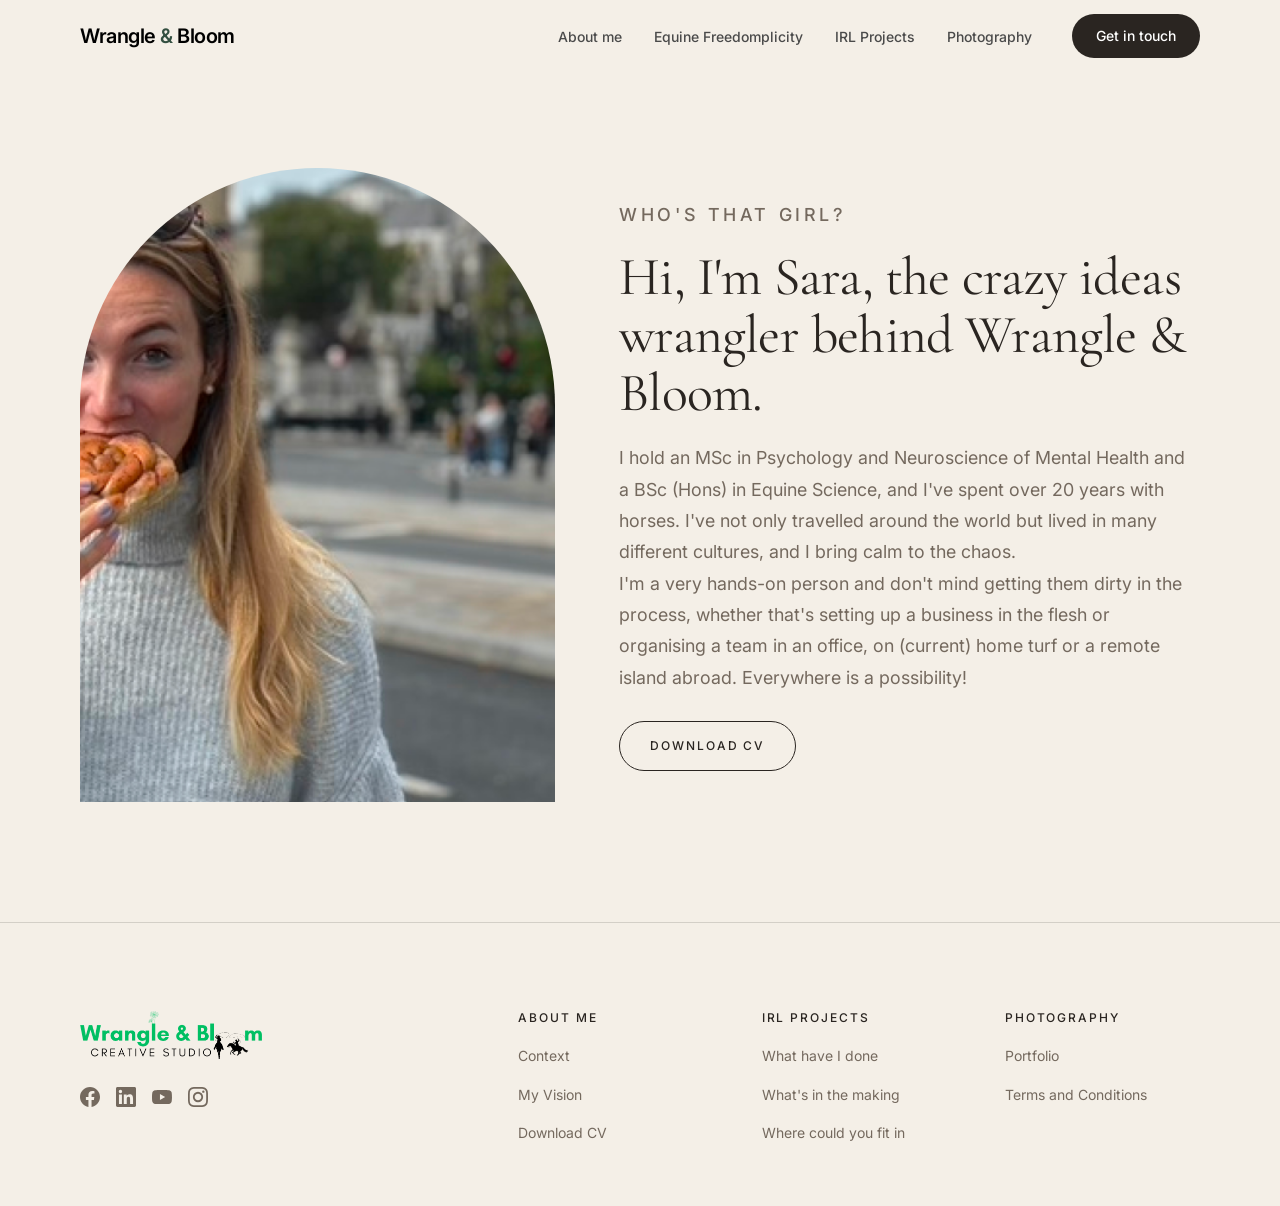
==== about.html @ a09f0598 "Remove the contact forms so people email or phone instead. Co-authored-by: Cursor <cursoragent@curso" ====
<!DOCTYPE html>
<html lang="en">
<head>
  <meta charset="UTF-8">
  <meta name="viewport" content="width=device-width, initial-scale=1.0">
  <link rel="icon" href="favicon.png" type="image/png" sizes="32x32">
  <title>About me — Wrangle &amp; Bloom</title>
  <link rel="preconnect" href="https://fonts.googleapis.com">
  <link rel="preconnect" href="https://fonts.gstatic.com" crossorigin>
  <link href="https://fonts.googleapis.com/css2?family=Cormorant+Garamond:ital,wght@0,400;0,500;1,400;1,500&family=Inter:wght@300;400;500;600;700&display=swap" rel="stylesheet">
  <link rel="stylesheet" href="styles.css">
  <link rel="stylesheet" href="home.css">
</head>
<body class="home">

  <!-- Navigation -->
  <nav class="nav" id="nav">
    <div class="nav__inner">
      <a href="index.html" class="nav__logo">Wrangle <span class="nav__logo-amp">&amp;</span> Bloom</a>
      <button class="nav__toggle" aria-label="Toggle menu" id="navToggle">
        <span></span>
        <span></span>
        <span></span>
      </button>
      <div class="nav__right" id="navMenu">
        <ul class="nav__links">
          <li><a href="about.html" class="nav__links--active">About me</a></li>
          <li><a href="equine.html">Equine Freedomplicity</a></li>
          <li><a href="index.html#projects">IRL Projects</a></li>
          <li><a href="photography.html">Photography</a></li>
        </ul>
        <a href="mailto:wrangleandbloom@gmail.com" class="nav__cta">Get in touch</a>
      </div>
    </div>
  </nav>

  <section class="about-page">
    <div class="container">
      <div class="about-page__split">
        <div class="about-page__photo reveal">
          <img src="sara1.png" alt="Sara MacKinley-de Jong eating a pastry on a city street">
        </div>
        <div class="about-page__copy reveal reveal--d1">
          <p class="home-label">Who's that girl?</p>
          <h1 class="about-page__title">Hi, I'm Sara, the crazy ideas wrangler behind Wrangle &amp; Bloom.</h1>
          <p>I hold an MSc in Psychology and Neuroscience of Mental Health and a BSc (Hons) in Equine Science, and I've spent over 20 years with horses. I've not only travelled around the world but lived in many different cultures, and I bring calm to the chaos.</p>
          <p>I'm a very hands-on person and don't mind getting them dirty in the process, whether that's setting up a business in the flesh or organising a team in an office, on (current) home turf or a remote island abroad. Everywhere is a possibility!</p>
          <a class="home-btn home-btn--outline about-page__cv" href="sara-de-jong-cv-2026.pdf" download="Sara de Jong CV 2026.pdf">Download CV</a>
        </div>
      </div>
    </div>
  </section>

  <!-- Footer -->
  <footer class="footer">
    <div class="container">
      <div class="footer__grid">

        <div class="footer__brand">
          <div class="footer__logo-block">
            <img src="Logo/logo.png" alt="Wrangle &amp; Bloom Creative Studio" class="footer__logo-img">
          </div>
          <div class="footer__socials">
            <a href="#" aria-label="Facebook">
              <svg width="20" height="20" viewBox="0 0 24 24" fill="currentColor"><path d="M24 12.073c0-6.627-5.373-12-12-12s-12 5.373-12 12c0 5.99 4.388 10.954 10.125 11.854v-8.385H7.078v-3.47h3.047V9.43c0-3.007 1.792-4.669 4.533-4.669 1.312 0 2.686.235 2.686.235v2.953H15.83c-1.491 0-1.956.925-1.956 1.874v2.25h3.328l-.532 3.47h-2.796v8.385C19.612 23.027 24 18.062 24 12.073z"/></svg>
            </a>
            <a href="#" aria-label="LinkedIn">
              <svg width="20" height="20" viewBox="0 0 24 24" fill="currentColor"><path d="M20.447 20.452h-3.554v-5.569c0-1.328-.027-3.037-1.852-3.037-1.853 0-2.136 1.445-2.136 2.939v5.667H9.351V9h3.414v1.561h.046c.477-.9 1.637-1.85 3.37-1.85 3.601 0 4.267 2.37 4.267 5.455v6.286zM5.337 7.433a2.062 2.062 0 01-2.063-2.065 2.064 2.064 0 112.063 2.065zm1.782 13.019H3.555V9h3.564v11.452zM22.225 0H1.771C.792 0 0 .774 0 1.729v20.542C0 23.227.792 24 1.771 24h20.451C23.2 24 24 23.227 24 22.271V1.729C24 .774 23.2 0 22.222 0h.003z"/></svg>
            </a>
            <a href="#" aria-label="YouTube">
              <svg width="20" height="20" viewBox="0 0 24 24" fill="currentColor"><path d="M23.498 6.186a3.016 3.016 0 00-2.122-2.136C19.505 3.545 12 3.545 12 3.545s-7.505 0-9.377.505A3.017 3.017 0 00.502 6.186C0 8.07 0 12 0 12s0 3.93.502 5.814a3.016 3.016 0 002.122 2.136c1.871.505 9.376.505 9.376.505s7.505 0 9.377-.505a3.015 3.015 0 002.122-2.136C24 15.93 24 12 24 12s0-3.93-.502-5.814zM9.545 15.568V8.432L15.818 12l-6.273 3.568z"/></svg>
            </a>
            <a href="#" aria-label="Instagram">
              <svg width="20" height="20" viewBox="0 0 24 24" fill="currentColor"><path d="M12 0C8.74 0 8.333.015 7.053.072 5.775.132 4.905.333 4.14.63c-.789.306-1.459.717-2.126 1.384S.935 3.35.63 4.14C.333 4.905.131 5.775.072 7.053.012 8.333 0 8.74 0 12s.015 3.667.072 4.947c.06 1.277.261 2.148.558 2.913.306.788.717 1.459 1.384 2.126.667.666 1.336 1.079 2.126 1.384.766.296 1.636.499 2.913.558C8.333 23.988 8.74 24 12 24s3.667-.015 4.947-.072c1.277-.06 2.148-.262 2.913-.558.788-.306 1.459-.718 2.126-1.384.666-.667 1.079-1.335 1.384-2.126.296-.765.499-1.636.558-2.913.06-1.28.072-1.687.072-4.947s-.015-3.667-.072-4.947c-.06-1.277-.262-2.149-.558-2.913-.306-.789-.718-1.459-1.384-2.126C21.319 1.347 20.651.935 19.86.63c-.765-.297-1.636-.499-2.913-.558C15.667.012 15.26 0 12 0zm0 2.16c3.203 0 3.585.016 4.85.071 1.17.055 1.805.249 2.227.415.562.217.96.477 1.382.896.419.42.679.819.896 1.381.164.422.36 1.057.413 2.227.057 1.266.07 1.646.07 4.85s-.015 3.585-.074 4.85c-.061 1.17-.256 1.805-.421 2.227-.224.562-.479.96-.899 1.382-.419.419-.824.679-1.38.896-.42.164-1.065.36-2.235.413-1.274.057-1.649.07-4.859.07-3.211 0-3.586-.015-4.859-.074-1.171-.061-1.816-.256-2.236-.421-.569-.224-.96-.479-1.379-.899-.421-.419-.69-.824-.9-1.38-.165-.42-.359-1.065-.42-2.235-.045-1.26-.061-1.649-.061-4.844 0-3.196.016-3.586.061-4.861.061-1.17.255-1.814.42-2.234.21-.57.479-.96.9-1.381.419-.419.81-.689 1.379-.898.42-.166 1.051-.361 2.221-.421 1.275-.045 1.65-.06 4.859-.06l.045.03zm0 3.678a6.162 6.162 0 100 12.324 6.162 6.162 0 100-12.324zM12 16c-2.21 0-4-1.79-4-4s1.79-4 4-4 4 1.79 4 4-1.79 4-4 4zm7.846-10.405a1.441 1.441 0 11-2.882 0 1.441 1.441 0 012.882 0z"/></svg>
            </a>
          </div>
        </div>

        <div class="footer__col">
          <h4 class="footer__col-title">About me</h4>
          <ul class="footer__col-links">
            <li><a href="about.html">Context</a></li>
            <li><a href="about.html">My Vision</a></li>
            <li><a href="sara-de-jong-cv-2026.pdf" download="Sara de Jong CV 2026.pdf">Download CV</a></li>
          </ul>
        </div>

        <div class="footer__col">
          <h4 class="footer__col-title">IRL Projects</h4>
          <ul class="footer__col-links">
            <li><a href="index.html#projects">What have I done</a></li>
            <li><a href="index.html#projects">What's in the making</a></li>
            <li><a href="index.html#projects">Where could you fit in</a></li>
          </ul>
        </div>

        <div class="footer__col">
          <h4 class="footer__col-title">Photography</h4>
          <ul class="footer__col-links">
            <li><a href="photography.html">Portfolio</a></li>
            <li><a href="#">Terms and Conditions</a></li>
          </ul>
        </div>

      </div>
    </div>
  </footer>

  <script>
    const navToggle = document.getElementById('navToggle');
    const navMenu = document.getElementById('navMenu');

    navToggle.addEventListener('click', () => {
      const isOpen = navMenu.classList.toggle('nav__right--open');
      navToggle.classList.toggle('nav__toggle--active', isOpen);
      navToggle.setAttribute('aria-expanded', isOpen);
    });

    navMenu.querySelectorAll('a').forEach(link => {
      link.addEventListener('click', () => {
        navMenu.classList.remove('nav__right--open');
        navToggle.classList.remove('nav__toggle--active');
        navToggle.setAttribute('aria-expanded', false);
      });
    });

    const nav = document.getElementById('nav');
    window.addEventListener('scroll', () => {
      nav.classList.toggle('nav--scrolled', window.scrollY > 20);
    });

    const reveals = document.querySelectorAll('.reveal');
    const revealObserver = new IntersectionObserver((entries) => {
      entries.forEach(entry => {
        if (entry.isIntersecting) {
          entry.target.classList.add('revealed');
          revealObserver.unobserve(entry.target);
        }
      });
    }, { threshold: 0.1, rootMargin: '0px 0px -60px 0px' });

    reveals.forEach(el => revealObserver.observe(el));

  </script>

</body>
</html>
---- styles.css ----
/* =============================================
   DESIGN TOKENS
   ============================================= */
:root {
  --white: #FFFFFF;
  --black: #000000;
  --green: #4CAF50;
  --gray: #4A4A4A;
  --gray-light: #F5F5F5;
  --gray-border: #E0E0E0;
  --gray-muted: #757575;
  --body-color: #444444;

  --ff: 'Inter', -apple-system, BlinkMacSystemFont, 'Helvetica Neue', sans-serif;

  --fs-xs: 0.75rem;
  --fs-sm: 0.875rem;
  --fs-base: 1rem;
  --fs-md: 1.125rem;
  --fs-lg: 1.25rem;
  --fs-xl: 1.5rem;
  --fs-2xl: 2rem;

  --fw-light: 300;
  --fw-regular: 400;
  --fw-medium: 500;
  --fw-semibold: 600;
  --fw-bold: 700;

  --section-padding: clamp(72px, 10vw, 120px);
  --container-max: 1200px;
  --container-padding: clamp(20px, 5vw, 40px);

  --radius-btn: 6px;
  --radius-pill: 9999px;
  --radius-card: 16px;

  --ease: cubic-bezier(0.4, 0, 0.2, 1);
  --transition: 0.3s var(--ease);
  --transition-slow: 0.6s var(--ease);
}

/* =============================================
   RESET
   ============================================= */
*, *::before, *::after {
  margin: 0;
  padding: 0;
  box-sizing: border-box;
}

html {
  scroll-behavior: smooth;
  scroll-padding-top: 80px;
}

body {
  font-family: var(--ff);
  font-size: var(--fs-base);
  font-weight: var(--fw-regular);
  color: var(--body-color);
  background: var(--white);
  line-height: 1.65;
  -webkit-font-smoothing: antialiased;
  -moz-osx-font-smoothing: grayscale;
  overflow-x: hidden;
}

img {
  max-width: 100%;
  display: block;
}

a {
  color: inherit;
  text-decoration: none;
}

ul {
  list-style: none;
}

h1, h2, h3, h4, h5, h6 {
  font-weight: var(--fw-bold);
  line-height: 1.15;
  color: var(--black);
}

/* =============================================
   REVEAL ANIMATIONS
   ============================================= */
.reveal {
  opacity: 0;
  transform: translateY(28px);
  transition: opacity 0.7s var(--ease), transform 0.7s var(--ease);
}

.reveal.revealed {
  opacity: 1;
  transform: translateY(0);
}

.reveal--d1 { transition-delay: 0.12s; }
.reveal--d2 { transition-delay: 0.24s; }
.reveal--d3 { transition-delay: 0.36s; }

@media (prefers-reduced-motion: reduce) {
  .reveal {
    opacity: 1;
    transform: none;
    transition: none;
  }
}

/* =============================================
   LAYOUT
   ============================================= */
.container {
  width: 100%;
  max-width: var(--container-max);
  margin-inline: auto;
  padding-inline: var(--container-padding);
}

.section {
  padding-block: var(--section-padding);
}

/* =============================================
   NAVIGATION
   ============================================= */
.nav {
  position: fixed;
  top: 0;
  left: 0;
  right: 0;
  z-index: 1000;
  background: rgba(255, 255, 255, 0.85);
  backdrop-filter: blur(16px);
  -webkit-backdrop-filter: blur(16px);
  transition: box-shadow var(--transition), background var(--transition);
}

.nav--scrolled {
  background: rgba(255, 255, 255, 0.95);
  box-shadow: 0 1px 0 var(--gray-border);
}

.nav__inner {
  max-width: var(--container-max);
  margin-inline: auto;
  padding: 0 var(--container-padding);
  height: 72px;
  display: flex;
  align-items: center;
  justify-content: space-between;
}

.nav__logo {
  font-size: var(--fs-lg);
  font-weight: var(--fw-semibold);
  letter-spacing: -0.025em;
  color: var(--black);
  white-space: nowrap;
  transition: opacity var(--transition);
}

.nav__logo:hover {
  opacity: 0.7;
}

.nav__logo-amp {
  color: var(--green);
}

.nav__right {
  display: flex;
  align-items: center;
  gap: 2.5rem;
}

.nav__links {
  display: flex;
  align-items: center;
  gap: 2rem;
}

.nav__links a {
  font-size: var(--fs-sm);
  font-weight: var(--fw-medium);
  color: var(--gray);
  transition: color var(--transition);
  position: relative;
}

.nav__links a::after {
  content: '';
  position: absolute;
  bottom: -4px;
  left: 0;
  right: 0;
  height: 1.5px;
  background: var(--black);
  transform: scaleX(0);
  transform-origin: right;
  transition: transform 0.35s var(--ease);
}

.nav__links a:hover {
  color: var(--black);
}

.nav__links a:hover::after {
  transform: scaleX(1);
  transform-origin: left;
}

.nav__cta {
  display: inline-flex;
  align-items: center;
  justify-content: center;
  font-size: var(--fs-sm);
  font-weight: var(--fw-medium);
  color: var(--white);
  background: var(--black);
  padding: 10px 24px;
  border-radius: var(--radius-pill);
  transition: transform var(--transition), box-shadow var(--transition);
  white-space: nowrap;
}

.nav__cta:hover {
  transform: translateY(-1px);
  box-shadow: 0 4px 12px rgba(0, 0, 0, 0.15);
}

.nav__cta:active {
  transform: translateY(0);
}

/* Hamburger */
.nav__toggle {
  display: none;
  flex-direction: column;
  justify-content: center;
  gap: 5px;
  width: 28px;
  height: 28px;
  background: none;
  border: none;
  cursor: pointer;
  padding: 0;
}

.nav__toggle span {
  display: block;
  width: 100%;
  height: 2px;
  background: var(--black);
  border-radius: 2px;
  transition: transform var(--transition), opacity var(--transition);
  transform-origin: center;
}

.nav__toggle--active span:nth-child(1) {
  transform: translateY(7px) rotate(45deg);
}

.nav__toggle--active span:nth-child(2) {
  opacity: 0;
}

.nav__toggle--active span:nth-child(3) {
  transform: translateY(-7px) rotate(-45deg);
}

/* =============================================
   HERO
   ============================================= */
.hero {
  padding-top: calc(72px + var(--section-padding));
  padding-bottom: var(--section-padding);
  padding-inline: var(--container-padding);
  max-width: var(--container-max);
  margin-inline: auto;
}

.hero__content {
  margin-bottom: clamp(48px, 7vw, 72px);
}

.hero__logo-block {
  text-align: left;
  margin-bottom: clamp(36px, 5vw, 52px);
}

.hero__logo-img {
  max-width: clamp(280px, 40vw, 480px);
  height: auto;
}

.hero__logo-main {
  display: flex;
  align-items: baseline;
  justify-content: flex-start;
  gap: 0.3em;
  font-size: clamp(2.75rem, 6vw + 0.5rem, 5rem);
  font-weight: var(--fw-bold);
  letter-spacing: -0.035em;
  line-height: 1;
}

.hero__logo-amp {
  color: var(--green);
  font-weight: var(--fw-light);
}

.hero__flower {
  color: var(--green);
  font-style: normal;
}

.hero__logo-sub {
  display: flex;
  align-items: center;
  justify-content: flex-start;
  gap: 10px;
  margin-top: 14px;
}

.hero__horse-icon {
  color: var(--black);
  opacity: 0.6;
}

.hero__logo-studio {
  font-size: clamp(0.7rem, 1.1vw, 0.9rem);
  font-weight: var(--fw-semibold);
  letter-spacing: 0.35em;
  text-transform: uppercase;
  color: var(--gray-muted);
}

.hero__tagline {
  text-align: left;
  font-size: clamp(1.125rem, 2vw, 1.375rem);
  font-weight: var(--fw-regular);
  color: var(--gray);
  max-width: 640px;
  margin-bottom: 36px;
  line-height: 1.6;
}

.hero__actions {
  display: flex;
  flex-wrap: wrap;
  gap: 12px;
}

.hero__cta {
  display: inline-flex;
  align-items: center;
  justify-content: center;
  font-size: var(--fs-sm);
  font-weight: var(--fw-medium);
  color: var(--white);
  background: var(--black);
  padding: 14px 36px;
  border-radius: var(--radius-btn);
  transition: transform var(--transition), box-shadow var(--transition);
}

.hero__cta:hover {
  transform: translateY(-2px);
  box-shadow: 0 6px 20px rgba(0, 0, 0, 0.18);
}

.hero__cta:active {
  transform: translateY(0);
}

.hero__cta--ghost {
  color: var(--black);
  background: var(--white);
  border: 1px solid var(--black);
  box-shadow: none;
}

.hero__cta--ghost:hover {
  background: var(--black);
  color: var(--white);
}

.hero__image-wrapper {
  width: 100%;
  border-radius: var(--radius-card);
  overflow: hidden;
  line-height: 0;
  box-shadow: 0 20px 60px rgba(0, 0, 0, 0.08);
}

.hero__image {
  width: 100%;
  height: clamp(300px, 48vw, 560px);
  object-fit: cover;
  object-position: center;
  transition: transform 8s ease;
}

.hero__image-wrapper:hover .hero__image {
  transform: scale(1.04);
}

/* =============================================
   IRL PROJECTS
   ============================================= */
.projects {
  background: var(--gray-light);
}

.projects__heading {
  font-size: clamp(1.75rem, 3vw, 2.25rem);
  font-weight: var(--fw-bold);
  margin-bottom: clamp(36px, 5vw, 56px);
}

.projects__grid {
  display: grid;
  grid-template-columns: repeat(3, 1fr);
  gap: clamp(20px, 3vw, 32px);
}

.project-card {
  display: flex;
  flex-direction: column;
}

.project-card__image-wrapper {
  position: relative;
  aspect-ratio: 4 / 5;
  border-radius: var(--radius-card);
  overflow: hidden;
  margin-bottom: 20px;
  box-shadow: 0 4px 16px rgba(0, 0, 0, 0.06);
  transition: box-shadow var(--transition-slow);
}

.project-card:hover .project-card__image-wrapper {
  box-shadow: 0 12px 40px rgba(0, 0, 0, 0.12);
}

.project-card__image {
  width: 100%;
  height: 100%;
  object-fit: cover;
  transition: transform 0.6s var(--ease);
}

.project-card:hover .project-card__image {
  transform: scale(1.05);
}

.project-card__title {
  font-size: var(--fs-md);
  font-weight: var(--fw-bold);
  margin-bottom: 6px;
  color: var(--black);
}

.project-card__desc {
  font-size: var(--fs-sm);
  font-weight: var(--fw-regular);
  color: var(--gray);
  line-height: 1.6;
}

.project-card__desc em {
  font-style: italic;
  font-weight: var(--fw-medium);
}

.project-card__more {
  display: inline-block;
  margin-top: 12px;
  font-size: var(--fs-sm);
  font-weight: var(--fw-semibold);
  color: var(--green);
}

/* =============================================
   SHARED BUTTONS
   ============================================= */
.btn {
  display: inline-flex;
  align-items: center;
  justify-content: center;
  font-family: var(--ff);
  font-size: var(--fs-sm);
  font-weight: var(--fw-medium);
  padding: 12px 28px;
  border-radius: var(--radius-btn);
  border: none;
  cursor: pointer;
  white-space: nowrap;
  transition: transform var(--transition), box-shadow var(--transition), background var(--transition);
}

.btn--primary {
  background: var(--black);
  color: var(--white);
}

.btn--primary:hover {
  transform: translateY(-2px);
  box-shadow: 0 4px 14px rgba(0, 0, 0, 0.18);
}

.btn--primary:active {
  transform: translateY(0);
}

.btn--secondary {
  background: var(--gray-light);
  color: var(--black);
}

.btn--secondary:hover {
  background: var(--gray-border);
  transform: translateY(-2px);
}

.btn--secondary:active {
  transform: translateY(0);
}

/* =============================================
   PHOTOGRAPHY (Split Layout)
   ============================================= */
.photography__split {
  display: grid;
  grid-template-columns: 1fr 1fr;
  gap: clamp(40px, 6vw, 80px);
  align-items: center;
}

.photography__heading {
  font-size: clamp(1.75rem, 3vw, 2.25rem);
  font-weight: var(--fw-bold);
  color: var(--black);
  margin-bottom: clamp(32px, 4vw, 44px);
}

.photography__categories {
  display: flex;
  flex-direction: column;
  gap: 28px;
  margin-bottom: clamp(36px, 5vw, 52px);
}

.photography__cat {
  padding-left: 16px;
  border-left: 2px solid var(--gray-border);
  transition: border-color var(--transition);
}

.photography__cat:hover {
  border-left-color: var(--green);
}

.photography__cat-title {
  font-size: var(--fs-md);
  font-weight: var(--fw-bold);
  color: var(--black);
  margin-bottom: 4px;
}

.photography__cat-desc {
  font-size: var(--fs-sm);
  color: var(--gray);
  line-height: 1.6;
}

.photography__actions {
  display: flex;
  gap: 12px;
}

.photography__image-wrapper {
  aspect-ratio: 4 / 5;
  border-radius: var(--radius-card);
  overflow: hidden;
  box-shadow: 0 20px 60px rgba(0, 0, 0, 0.1);
  transition: box-shadow var(--transition-slow);
}

.photography__image-wrapper:hover {
  box-shadow: 0 28px 70px rgba(0, 0, 0, 0.14);
}

.photography__image {
  width: 100%;
  height: 100%;
  object-fit: cover;
  transition: transform 0.7s var(--ease);
}

.photography__image-wrapper:hover .photography__image {
  transform: scale(1.04);
}

/* =============================================
   FEATURES ("What do I bring to the table?")
   ============================================= */
.features {
  background: var(--gray-light);
}

.features__heading {
  font-size: clamp(1.75rem, 3vw, 2.25rem);
  font-weight: var(--fw-bold);
  color: var(--black);
  margin-bottom: clamp(36px, 5vw, 56px);
}

.features__grid {
  display: grid;
  grid-template-columns: repeat(2, 1fr);
  gap: clamp(28px, 4vw, 44px);
}

.features__grid:has(> :only-child) {
  grid-template-columns: minmax(0, 560px);
}

.about-page {
  padding-top: calc(72px + clamp(48px, 8vw, 96px));
  padding-bottom: var(--section-padding);
}

.about-page__split {
  display: grid;
  grid-template-columns: 0.9fr 1.1fr;
  gap: clamp(32px, 5vw, 72px);
  align-items: center;
}

.about-page__photo {
  border-radius: var(--radius-card);
  overflow: hidden;
  box-shadow: 0 20px 56px rgba(0, 0, 0, 0.1);
}

.about-page__photo img {
  display: block;
  width: 100%;
  aspect-ratio: 3 / 4;
  object-fit: cover;
}

.about-page__title {
  font-size: clamp(2rem, 4vw, 3rem);
  letter-spacing: -0.02em;
  margin-bottom: 20px;
}

.about-page__copy p {
  font-size: clamp(1rem, 1.4vw, 1.125rem);
  line-height: 1.75;
  color: var(--body-color);
  max-width: 38rem;
}

@media (max-width: 800px) {
  .about-page__split {
    grid-template-columns: 1fr;
  }

  .about-page__photo img {
    aspect-ratio: 4 / 3;
  }
}

.feature-card__image-wrapper {
  aspect-ratio: 3 / 2;
  border-radius: var(--radius-card);
  overflow: hidden;
  margin-bottom: 28px;
  box-shadow: 0 4px 16px rgba(0, 0, 0, 0.06);
  transition: box-shadow var(--transition-slow);
}

.feature-card:hover .feature-card__image-wrapper {
  box-shadow: 0 12px 40px rgba(0, 0, 0, 0.12);
}

.feature-card__image {
  width: 100%;
  height: 100%;
  object-fit: cover;
  transition: transform 0.6s var(--ease);
}

.feature-card:hover .feature-card__image {
  transform: scale(1.04);
}

.feature-card__image--bw {
  filter: grayscale(100%);
}

.feature-card__title {
  font-size: var(--fs-lg);
  font-weight: var(--fw-bold);
  color: var(--black);
  margin-bottom: 12px;
}

.feature-card__desc {
  font-size: var(--fs-sm);
  color: var(--gray);
  line-height: 1.75;
  text-align: left;
}

/* =============================================
   TESTIMONIALS
   ============================================= */
.testimonials__heading {
  font-size: clamp(1.75rem, 3vw, 2.25rem);
  font-weight: var(--fw-bold);
  color: var(--black);
  margin-bottom: clamp(36px, 5vw, 56px);
}

.testimonials__grid {
  display: grid;
  grid-template-columns: repeat(3, 1fr);
  gap: clamp(20px, 3vw, 28px);
}

.testimonial-card {
  background: var(--white);
  border: 1px solid var(--gray-border);
  border-radius: var(--radius-card);
  padding: clamp(28px, 3vw, 36px);
  display: flex;
  flex-direction: column;
  justify-content: space-between;
  transition: transform var(--transition), box-shadow var(--transition);
}

.testimonial-card:hover {
  transform: translateY(-4px);
  box-shadow: 0 12px 36px rgba(0, 0, 0, 0.08);
}

.testimonial-card__body {
  flex: 1;
  margin-bottom: 24px;
}

.testimonial-card__icon {
  display: block;
  font-size: 3rem;
  line-height: 1;
  color: var(--green);
  font-family: Georgia, serif;
  margin-bottom: 12px;
  user-select: none;
}

.testimonial-card__quote {
  font-size: var(--fs-base);
  font-weight: var(--fw-medium);
  color: var(--black);
  line-height: 1.65;
}

.testimonial-card__footer {
  display: flex;
  align-items: center;
  gap: 12px;
  padding-top: 20px;
  border-top: 1px solid var(--gray-light);
}

.testimonial-card__avatar {
  width: 40px;
  height: 40px;
  border-radius: 50%;
  object-fit: cover;
  flex-shrink: 0;
}

.testimonial-card__name {
  display: block;
  font-size: var(--fs-sm);
  font-weight: var(--fw-semibold);
  color: var(--black);
}

.testimonial-card__role {
  display: block;
  font-size: var(--fs-xs);
  color: var(--gray-muted);
}

/* =============================================
   CLOSING CTA
   ============================================= */
.closing-cta {
  padding-bottom: 0;
}

.closing-cta__inner {
  display: flex;
  align-items: center;
  justify-content: space-between;
  gap: 2rem;
  padding-bottom: clamp(64px, 8vw, 88px);
}

.closing-cta__heading {
  font-size: clamp(1.75rem, 3vw, 2.25rem);
  font-weight: var(--fw-bold);
  color: var(--black);
  white-space: nowrap;
}

.closing-cta__actions {
  display: flex;
  gap: 12px;
  flex-shrink: 0;
}

.btn--pill-primary {
  background: var(--black);
  color: var(--white);
  padding: 14px 36px;
  border-radius: var(--radius-pill);
}

.btn--pill-primary:hover {
  transform: translateY(-2px);
  box-shadow: 0 6px 20px rgba(0, 0, 0, 0.18);
}

.btn--pill-primary:active {
  transform: translateY(0);
}

.btn--pill-secondary {
  background: #E9E9E9;
  color: var(--black);
  padding: 14px 36px;
  border-radius: var(--radius-pill);
}

.btn--pill-secondary:hover {
  background: var(--gray-border);
  transform: translateY(-2px);
}

.btn--pill-secondary:active {
  transform: translateY(0);
}

.closing-cta__divider {
  border: none;
  height: 1px;
  background: var(--gray-border);
}

/* =============================================
   FOOTER
   ============================================= */
.footer {
  padding: clamp(64px, 8vw, 88px) 0 clamp(40px, 5vw, 60px);
}

.footer__grid {
  display: grid;
  grid-template-columns: 2fr 1fr 1fr 1fr;
  gap: clamp(32px, 4vw, 48px);
}

.footer__logo-block {
  margin-bottom: 28px;
}

.footer__logo-img {
  display: block;
  height: 48px;
  width: auto;
  object-fit: contain;
}

.footer__socials {
  display: flex;
  gap: 16px;
}

.footer__socials a {
  color: var(--gray-muted);
  transition: color var(--transition), transform var(--transition);
  display: flex;
  align-items: center;
  justify-content: center;
}

.footer__socials a:hover {
  color: var(--black);
  transform: translateY(-2px);
}

.footer__col-title {
  font-size: var(--fs-sm);
  font-weight: var(--fw-semibold);
  color: var(--black);
  margin-bottom: 18px;
  letter-spacing: 0.01em;
}

.footer__col-links {
  display: flex;
  flex-direction: column;
  gap: 12px;
}

.footer__col-links a {
  font-size: var(--fs-sm);
  font-weight: var(--fw-regular);
  color: #666666;
  transition: color var(--transition), padding-left var(--transition);
}

.footer__col-links a:hover {
  color: var(--black);
  padding-left: 4px;
}

/* =============================================
   RESPONSIVE
   ============================================= */

/* Tablet */
@media (max-width: 900px) {
  .nav__inner {
    gap: 1rem;
  }

  .nav__logo {
    font-size: var(--fs-md);
  }

  .nav__right {
    gap: 0.875rem;
  }

  .nav__links {
    gap: 0.875rem;
  }

  .nav__links a {
    white-space: nowrap;
  }

  .nav__cta {
    padding: 10px 18px;
    white-space: nowrap;
  }

  .projects__grid {
    grid-template-columns: repeat(2, 1fr);
  }

  .testimonials__grid {
    grid-template-columns: 1fr;
    max-width: 520px;
  }

  .footer__grid {
    grid-template-columns: 1fr 1fr;
    row-gap: clamp(32px, 5vw, 48px);
  }

  .footer__brand {
    grid-column: 1 / -1;
  }

  .closing-cta__inner {
    flex-direction: column;
    align-items: flex-start;
    gap: 1.5rem;
  }

  .closing-cta__actions {
    flex-shrink: unset;
    width: 100%;
  }
}

/* Narrow tablet: squeeze the nav so the links still fit on one line */
@media (max-width: 760px) {
  .nav__logo {
    font-size: var(--fs-base);
  }

  .nav__links,
  .nav__right {
    gap: 0.7rem;
  }

  .nav__links a {
    font-size: 0.8125rem;
  }

  .nav__cta {
    padding: 9px 14px;
  }
}

/* Mobile */
@media (max-width: 640px) {
  .nav__toggle {
    display: flex;
  }

  .nav__right {
    position: fixed;
    top: 0;
    right: 0;
    width: 280px;
    height: 100dvh;
    background: var(--white);
    flex-direction: column;
    align-items: flex-start;
    padding: 88px 32px 32px;
    gap: 2rem;
    box-shadow: -8px 0 32px rgba(0, 0, 0, 0.08);
    transform: translateX(100%);
    transition: transform 0.4s var(--ease);
  }

  .nav__right--open {
    transform: translateX(0);
  }

  .nav__links {
    flex-direction: column;
    align-items: flex-start;
    gap: 1.25rem;
  }

  .nav__links a {
    font-size: var(--fs-base);
  }

  .nav__links a::after {
    display: none;
  }

  .projects__grid {
    grid-template-columns: 1fr;
    gap: 40px;
  }

  .hero__logo-main {
    flex-wrap: wrap;
  }

  .photography__split {
    grid-template-columns: 1fr;
  }

  .photography__image-wrapper {
    order: -1;
    max-height: 400px;
  }

  .features__grid {
    grid-template-columns: 1fr;
  }

  .testimonials__grid {
    grid-template-columns: 1fr;
    max-width: none;
  }

  .closing-cta__actions {
    flex-direction: column;
  }

  .closing-cta__actions .btn {
    width: 100%;
    text-align: center;
    justify-content: center;
  }

  .footer__grid {
    grid-template-columns: 1fr;
  }
}

/* ─── Contact Modal ─── */

.contact-overlay {
  position: fixed;
  inset: 0;
  z-index: 2000;
  display: flex;
  align-items: center;
  justify-content: center;
  background: rgba(0, 0, 0, 0.45);
  backdrop-filter: blur(6px);
  -webkit-backdrop-filter: blur(6px);
  opacity: 0;
  visibility: hidden;
  transition: opacity 0.35s ease, visibility 0.35s ease;
}

.contact-overlay.is-open {
  opacity: 1;
  visibility: visible;
}

.contact-modal {
  position: relative;
  width: 92%;
  max-width: 620px;
  max-height: 90vh;
  overflow-y: auto;
  background: var(--white);
  border-radius: 16px;
  padding: clamp(32px, 5vw, 56px);
  box-shadow: 0 32px 80px rgba(0, 0, 0, 0.18);
  transform: translateY(24px) scale(0.97);
  transition: transform 0.35s cubic-bezier(0.22, 1, 0.36, 1);
}

.contact-overlay.is-open .contact-modal {
  transform: translateY(0) scale(1);
}

.contact-modal__close {
  position: absolute;
  top: 20px;
  right: 20px;
  width: 36px;
  height: 36px;
  display: flex;
  align-items: center;
  justify-content: center;
  background: none;
  border: 1px solid #e0e0e0;
  border-radius: 50%;
  cursor: pointer;
  color: var(--black);
  transition: background 0.2s ease, border-color 0.2s ease;
}

.contact-modal__close:hover {
  background: #f5f5f5;
  border-color: #ccc;
}

.contact-modal__close svg {
  width: 16px;
  height: 16px;
}

.contact-modal__heading {
  font-size: clamp(1.5rem, 3vw, 2rem);
  font-weight: var(--fw-bold);
  letter-spacing: -0.02em;
  color: var(--black);
  margin-bottom: 32px;
}

.contact-form {
  display: flex;
  flex-direction: column;
  gap: 24px;
}

.contact-form__row {
  display: grid;
  grid-template-columns: 1fr 1fr;
  gap: 16px;
}

.contact-form__group {
  display: flex;
  flex-direction: column;
  gap: 8px;
}

.contact-form__label {
  font-size: var(--fs-sm);
  font-weight: var(--fw-semibold);
  color: var(--black);
}

.contact-form__input,
.contact-form__textarea {
  width: 100%;
  padding: 14px 16px;
  font-family: var(--ff);
  font-size: var(--fs-base);
  font-weight: var(--fw-regular);
  color: var(--black);
  background: var(--white);
  border: 1px solid #D1D1D1;
  border-radius: 8px;
  outline: none;
  transition: border-color 0.2s ease, box-shadow 0.2s ease;
}

.contact-form__input::placeholder,
.contact-form__textarea::placeholder {
  color: #B0B0B0;
  font-weight: var(--fw-light);
}

.contact-form__input:focus,
.contact-form__textarea:focus {
  border-color: #999;
  box-shadow: 0 0 0 3px rgba(0, 0, 0, 0.05);
}

.contact-form__input.is-invalid,
.contact-form__textarea.is-invalid {
  border-color: #d94444;
  box-shadow: 0 0 0 3px rgba(217, 68, 68, 0.08);
}

.contact-form__error {
  font-size: 0.75rem;
  color: #d94444;
  margin-top: -4px;
  display: none;
}

.contact-form__error.is-visible {
  display: block;
}

.contact-form__textarea {
  min-height: 170px;
  resize: vertical;
  line-height: 1.6;
}

.contact-form__submit {
  width: 100%;
  padding: 18px 24px;
  font-family: var(--ff);
  font-size: var(--fs-base);
  font-weight: var(--fw-medium);
  color: var(--white);
  background: #000;
  border: none;
  border-radius: 8px;
  cursor: pointer;
  transition: opacity 0.2s ease, transform 0.15s ease;
  margin-top: 8px;
}

.contact-form__submit:hover {
  opacity: 0.85;
}

.contact-form__submit:active {
  transform: scale(0.985);
}

.contact-form__submit.is-loading {
  pointer-events: none;
  position: relative;
  color: transparent;
}

.contact-form__submit.is-loading::after {
  content: '';
  position: absolute;
  top: 50%;
  left: 50%;
  width: 20px;
  height: 20px;
  margin: -10px 0 0 -10px;
  border: 2px solid rgba(255, 255, 255, 0.3);
  border-top-color: #fff;
  border-radius: 50%;
  animation: btnSpin 0.6s linear infinite;
}

@keyframes btnSpin {
  to { transform: rotate(360deg); }
}

.contact-form.is-sending {
  animation: formFadeOut 0.45s cubic-bezier(0.4, 0, 0.2, 1) forwards;
}

@keyframes formFadeOut {
  0%   { opacity: 1; transform: scale(1); }
  100% { opacity: 0; transform: scale(0.96) translateY(8px); }
}

.contact-form__success {
  display: none;
  text-align: center;
  padding: 48px 0 32px;
  position: relative;
  overflow: hidden;
}

.contact-form__success.is-visible {
  display: block;
  animation: successFadeIn 0.5s 0.1s cubic-bezier(0.22, 1, 0.36, 1) both;
}

@keyframes successFadeIn {
  0%   { opacity: 0; transform: translateY(16px); }
  100% { opacity: 1; transform: translateY(0); }
}

.contact-form__success-icon {
  width: 72px;
  height: 72px;
  margin: 0 auto 24px;
  border-radius: 50%;
  background: var(--green);
  display: flex;
  align-items: center;
  justify-content: center;
  opacity: 0;
  transform: scale(0);
}

.contact-form__success.is-visible .contact-form__success-icon {
  animation: iconPop 0.6s 0.25s cubic-bezier(0.34, 1.56, 0.64, 1) forwards;
}

@keyframes iconPop {
  0%   { opacity: 0; transform: scale(0) rotate(-20deg); }
  60%  { opacity: 1; transform: scale(1.15) rotate(4deg); }
  80%  { transform: scale(0.95) rotate(-2deg); }
  100% { opacity: 1; transform: scale(1) rotate(0deg); }
}

.contact-form__success-icon svg {
  width: 32px;
  height: 32px;
  color: var(--white);
  stroke-dasharray: 30;
  stroke-dashoffset: 30;
}

.contact-form__success.is-visible .contact-form__success-icon svg {
  animation: checkDraw 0.5s 0.7s ease forwards;
}

@keyframes checkDraw {
  to { stroke-dashoffset: 0; }
}

.contact-form__success-ring {
  position: absolute;
  top: 50%;
  left: 50%;
  width: 120px;
  height: 120px;
  margin: -60px 0 0 -60px;
  border-radius: 50%;
  border: 2px solid var(--green);
  opacity: 0;
  pointer-events: none;
}

.contact-form__success.is-visible .contact-form__success-ring {
  animation: ringBurst 0.8s 0.3s cubic-bezier(0.22, 1, 0.36, 1) forwards;
}

@keyframes ringBurst {
  0%   { opacity: 0.6; transform: scale(0.3); }
  100% { opacity: 0; transform: scale(2.2); }
}

.contact-form__success h3 {
  font-size: var(--fs-xl);
  font-weight: var(--fw-bold);
  color: var(--black);
  margin-bottom: 8px;
  opacity: 0;
}

.contact-form__success.is-visible h3 {
  animation: textSlideUp 0.5s 0.85s cubic-bezier(0.22, 1, 0.36, 1) forwards;
}

.contact-form__success p {
  color: var(--gray);
  font-size: var(--fs-base);
  line-height: 1.6;
  opacity: 0;
}

.contact-form__success.is-visible p {
  animation: textSlideUp 0.5s 1s cubic-bezier(0.22, 1, 0.36, 1) forwards;
}

@keyframes textSlideUp {
  0%   { opacity: 0; transform: translateY(12px); }
  100% { opacity: 1; transform: translateY(0); }
}

.contact-form__confetti {
  position: absolute;
  width: 8px;
  height: 8px;
  border-radius: 50%;
  opacity: 0;
  pointer-events: none;
}

.contact-form__success.is-visible .contact-form__confetti {
  animation: confettiBurst 0.9s cubic-bezier(0.22, 1, 0.36, 1) forwards;
}

.contact-form__confetti:nth-child(1) { background: var(--green); top: 35%; left: 50%; animation-delay: 0.3s; --cx: -60px; --cy: -50px; }
.contact-form__confetti:nth-child(2) { background: #FFD166; top: 35%; left: 50%; animation-delay: 0.35s; --cx: 55px; --cy: -45px; }
.contact-form__confetti:nth-child(3) { background: var(--green); top: 35%; left: 50%; animation-delay: 0.4s; --cx: -40px; --cy: -65px; width: 6px; height: 6px; }
.contact-form__confetti:nth-child(4) { background: #FF6B6B; top: 35%; left: 50%; animation-delay: 0.38s; --cx: 70px; --cy: -30px; width: 6px; height: 6px; }
.contact-form__confetti:nth-child(5) { background: #4ECDC4; top: 35%; left: 50%; animation-delay: 0.42s; --cx: -75px; --cy: -20px; }
.contact-form__confetti:nth-child(6) { background: #FFD166; top: 35%; left: 50%; animation-delay: 0.36s; --cx: 30px; --cy: -70px; width: 6px; height: 6px; }
.contact-form__confetti:nth-child(7) { background: #FF6B6B; top: 35%; left: 50%; animation-delay: 0.44s; --cx: -20px; --cy: -75px; width: 5px; height: 5px; border-radius: 1px; }
.contact-form__confetti:nth-child(8) { background: var(--green); top: 35%; left: 50%; animation-delay: 0.33s; --cx: 50px; --cy: -60px; width: 5px; height: 5px; border-radius: 1px; }

@keyframes confettiBurst {
  0%   { opacity: 1; transform: translate(0, 0) scale(1); }
  70%  { opacity: 1; }
  100% { opacity: 0; transform: translate(var(--cx), var(--cy)) scale(0.3); }
}

@media (max-width: 600px) {
  .contact-form__row {
    grid-template-columns: 1fr;
  }

  .contact-modal {
    padding: 28px 20px;
    border-radius: 12px;
  }
}
---- home.css ----
/* =============================================
   HOME — minimal editorial studio layout
   Cream paper, serif display type, small spaced
   labels, arch-framed photography. Accent green
   is shared with the Equine Freedomplicity page.
   ============================================= */
.home {
  --h-paper: #f4efe7;
  --h-sand: #e9e0d3;
  --h-ink: #2a2521;
  --h-muted: #74695e;
  --h-line: rgba(42, 37, 33, 0.16);
  --h-green: #334f40;
  --h-serif: 'Cormorant Garamond', Georgia, 'Times New Roman', serif;

  background: var(--h-paper);
  color: var(--h-muted);
}

.home h1,
.home h2,
.home h3 {
  color: var(--h-ink);
}

/* Nav sits on the cream paper */
.home .nav {
  background: rgba(244, 239, 231, 0.85);
}

.home .nav--scrolled {
  background: rgba(244, 239, 231, 0.96);
  box-shadow: 0 1px 0 var(--h-line);
}

.home .nav__logo-amp {
  color: var(--h-green);
}

.home .nav__cta {
  background: var(--h-ink);
  border-radius: var(--radius-pill);
}

@media (max-width: 640px) {
  .home .nav__right {
    background: var(--h-paper);
  }
}

/* ---------- Shared pieces ---------- */
.home-container {
  width: min(100% - 2 * var(--container-padding), var(--container-max));
  margin-inline: auto;
}

.home-section {
  padding-block: var(--section-padding);
}

.home-label {
  font-size: var(--fs-xs);
  font-weight: var(--fw-medium);
  letter-spacing: 0.2em;
  text-transform: uppercase;
  color: var(--h-muted);
  margin-bottom: 18px;
}

.home-heading {
  font-family: var(--h-serif);
  font-weight: 400;
  font-size: clamp(2.25rem, 4.5vw, 3.5rem);
  line-height: 1.08;
  letter-spacing: -0.01em;
  margin-bottom: 24px;
}

.home-btn {
  display: inline-flex;
  align-items: center;
  justify-content: center;
  padding: 14px 30px;
  border-radius: var(--radius-pill);
  font-size: var(--fs-xs);
  font-weight: var(--fw-medium);
  letter-spacing: 0.16em;
  text-transform: uppercase;
  transition: background var(--transition), color var(--transition), border-color var(--transition);
}

.home-btn--solid {
  background: var(--h-ink);
  color: var(--h-paper);
}

.home-btn--solid:hover {
  background: var(--h-green);
}

.home-btn--outline {
  border: 1px solid var(--h-ink);
  color: var(--h-ink);
}

.home-btn--outline:hover {
  background: var(--h-ink);
  color: var(--h-paper);
}

.home-link {
  display: inline-block;
  font-size: var(--fs-xs);
  font-weight: var(--fw-medium);
  letter-spacing: 0.16em;
  text-transform: uppercase;
  color: var(--h-ink);
  padding-bottom: 4px;
  border-bottom: 1px solid currentColor;
  transition: color var(--transition);
}

.home-link:hover {
  color: var(--h-green);
}

/* Soft arch crop used for feature photos */
.home-arch {
  border-radius: 999px 999px 0 0;
}

/* ---------- Hero ---------- */
.home-hero {
  display: grid;
  grid-template-columns: 1.1fr 0.9fr;
  gap: clamp(40px, 6vw, 96px);
  align-items: center;
  width: min(100% - 2 * var(--container-padding), var(--container-max));
  margin-inline: auto;
  padding: calc(72px + clamp(48px, 8vw, 96px)) 0 clamp(56px, 8vw, 96px);
}

.home-hero__title {
  font-family: var(--h-serif);
  font-weight: 400;
  font-size: clamp(2.75rem, 6.2vw, 5.25rem);
  line-height: 1.02;
  letter-spacing: -0.015em;
  margin-bottom: 28px;
}

.home-hero__title em {
  color: var(--h-green);
}

.home-hero__sub {
  font-size: clamp(1rem, 1.3vw, 1.125rem);
  max-width: 32em;
  margin-bottom: 40px;
}

.home-hero__actions {
  display: flex;
  flex-wrap: wrap;
  align-items: center;
  gap: 20px 32px;
}

.home-hero__media {
  margin: 0;
}

.home-hero__media img {
  width: 100%;
  aspect-ratio: 4 / 5;
  object-fit: cover;
  object-position: 35% 30%;
}

/* ---------- Session ribbon ---------- */
.home-ribbon {
  overflow: hidden;
  border-block: 1px solid var(--h-line);
  padding: 22px 0;
}

.home-ribbon__track {
  display: flex;
  width: max-content;
  animation: homeRibbon 56s linear infinite;
}

.home-ribbon__track span {
  font-family: var(--h-serif);
  font-style: italic;
  font-size: clamp(1.4rem, 2.4vw, 2rem);
  color: var(--h-ink);
  white-space: nowrap;
  padding-right: 56px;
}

.home-ribbon__track span::after {
  content: '\2022';
  font-style: normal;
  color: var(--h-green);
  margin-left: 56px;
}

@keyframes homeRibbon {
  to { transform: translateX(-50%); }
}

@media (prefers-reduced-motion: reduce) {
  .home-ribbon__track {
    animation: none;
  }
}

/* ---------- About ---------- */
.home-about__grid {
  display: grid;
  grid-template-columns: 0.9fr 1.1fr;
  gap: clamp(40px, 7vw, 112px);
  align-items: center;
}

.home-about__media {
  margin: 0;
}

.home-about__img {
  width: 100%;
  aspect-ratio: 4 / 5;
  object-fit: cover;
  object-position: 21% center;
}

.home-about__text p:not(.home-label) {
  font-size: var(--fs-md);
  line-height: 1.75;
  margin-bottom: 18px;
  max-width: 34em;
}

/* ---------- Services ---------- */
.home-services {
  background: var(--h-sand);
}

.home-services__grid {
  display: grid;
  grid-template-columns: repeat(3, 1fr);
  border-top: 1px solid var(--h-line);
}

.home-service {
  display: flex;
  flex-direction: column;
  gap: 14px;
  padding: 36px clamp(20px, 3vw, 40px) 8px 0;
  color: inherit;
}

.home-service + .home-service {
  padding-left: clamp(20px, 3vw, 40px);
  border-left: 1px solid var(--h-line);
}

.home-service__num {
  font-family: var(--h-serif);
  font-size: var(--fs-lg);
  color: var(--h-green);
}

.home-service__title {
  font-family: var(--h-serif);
  font-weight: 400;
  font-size: clamp(1.75rem, 2.6vw, 2.25rem);
  line-height: 1.1;
}

.home-service p {
  line-height: 1.7;
  flex: 1;
}

.home-service .home-link {
  align-self: flex-start;
}

.home-service:hover .home-link {
  color: var(--h-green);
}

/* ---------- Coaching plans (shop grid) ---------- */
.home-plans__head {
  display: grid;
  grid-template-columns: 1fr 1fr;
  gap: 24px clamp(32px, 6vw, 96px);
  align-items: end;
  margin-bottom: clamp(40px, 6vw, 64px);
}

.home-plans__intro {
  line-height: 1.75;
  max-width: 34em;
  margin-bottom: 24px;
}

.home-plans__grid {
  display: grid;
  grid-template-columns: repeat(4, 1fr);
  gap: clamp(24px, 3vw, 40px);
}

.plan {
  display: flex;
  flex-direction: column;
}

.plan__media {
  display: block;
  overflow: hidden;
  margin-bottom: 22px;
  background: var(--h-sand);
}

.plan__img {
  width: 100%;
  aspect-ratio: 4 / 5;
  object-fit: cover;
  transition: transform 0.8s var(--ease);
}

/* Keep both Sara and the horse in the taster crop */
.plan__img--taster {
  object-position: 18% center;
}

.plan__img--mark {
  object-fit: contain;
  padding: 22%;
  mix-blend-mode: multiply;
}

.plan:hover .plan__img {
  transform: scale(1.04);
}

.plan__name {
  font-family: var(--h-serif);
  font-weight: 500;
  font-size: var(--fs-xl);
  line-height: 1.15;
  margin-bottom: 8px;
}

.plan__desc {
  font-size: var(--fs-sm);
  line-height: 1.65;
  margin-bottom: 12px;
}

.plan__levels {
  display: flex;
  gap: 8px;
  margin-bottom: 12px;
}

.plan__levels span {
  font-size: 0.6875rem;
  letter-spacing: 0.14em;
  text-transform: uppercase;
  padding: 4px 10px;
  border: 1px solid var(--h-line);
  border-radius: var(--radius-pill);
}

.plan__price {
  font-style: italic;
  font-family: var(--h-serif);
  font-size: var(--fs-md);
  color: var(--h-ink);
  margin-top: auto;
  margin-bottom: 16px;
}

.plan__cta {
  align-self: flex-start;
}

.home-plans__note {
  display: flex;
  flex-wrap: wrap;
  align-items: baseline;
  gap: 12px 24px;
  margin-top: clamp(40px, 6vw, 64px);
  padding-top: 28px;
  border-top: 1px solid var(--h-line);
  font-size: var(--fs-sm);
}

/* ---------- IRL projects ---------- */
.home-projects {
  border-top: 1px solid var(--h-line);
}

.home-projects__grid {
  display: grid;
  grid-template-columns: repeat(3, 1fr);
  gap: clamp(24px, 4vw, 56px);
  margin-top: clamp(24px, 4vw, 40px);
}

a.home-project {
  display: block;
  color: inherit;
}

.home-project__img {
  width: 100%;
  aspect-ratio: 3 / 4;
  object-fit: cover;
  margin-bottom: 22px;
}

.home-project__title {
  font-family: var(--h-serif);
  font-weight: 500;
  font-size: var(--fs-xl);
  margin-bottom: 6px;
}

.home-project p {
  line-height: 1.65;
}

/* ---------- Photography band ---------- */
.home-photo {
  position: relative;
  min-height: clamp(460px, 70vh, 720px);
  display: flex;
  align-items: center;
  justify-content: flex-end;
  padding: 48px var(--container-padding);
}

.home-photo__img {
  position: absolute;
  inset: 0;
  width: 100%;
  height: 100%;
  object-fit: cover;
}

.home-photo__card {
  position: relative;
  width: min(460px, 100%);
  margin-right: max(0px, calc((100vw - var(--container-max)) / 2));
  padding: clamp(32px, 4vw, 48px);
  background: var(--h-paper);
}

.home-photo__card p:not(.home-label) {
  line-height: 1.7;
  margin-bottom: 28px;
}

/* ---------- Testimonial ---------- */
.home-quote__panel {
  display: flex;
  flex-direction: column;
  align-items: center;
}

.home-quote__avatar {
  display: block;
  width: 72px;
  height: 72px;
  margin: 0 auto 28px;
  color: var(--h-muted);
}

.home-quote__slides {
  width: 100%;
}

.home-quote blockquote {
  max-width: 900px;
  margin-inline: auto;
  text-align: center;
}

.home-quote blockquote p {
  font-family: var(--h-serif);
  font-style: italic;
  font-size: clamp(1.75rem, 3.4vw, 2.75rem);
  line-height: 1.25;
  color: var(--h-ink);
  margin-bottom: 28px;
}

.home-quote blockquote footer {
  font-size: var(--fs-xs);
  letter-spacing: 0.2em;
  text-transform: uppercase;
}

.home-quote__next {
  margin-top: 36px;
}

/* ---------- Contact ---------- */
.home-contact {
  text-align: center;
  background: var(--h-sand);
}

.home-contact__email {
  display: inline-block;
  font-family: var(--h-serif);
  font-size: clamp(1.9rem, 5.5vw, 4.25rem);
  line-height: 1.1;
  color: var(--h-ink);
  border-bottom: 1px solid var(--h-line);
  overflow-wrap: anywhere;
  transition: color var(--transition), border-color var(--transition);
}

.home-contact__email:hover {
  color: var(--h-green);
  border-color: var(--h-green);
}

.home-contact__phone {
  display: block;
  margin-top: 22px;
  font-size: var(--fs-sm);
  letter-spacing: 0.14em;
  color: var(--h-ink);
}

.home-contact__phone:hover {
  color: var(--h-green);
}

/* Footer keeps the cream paper */
.home .footer {
  background: var(--h-paper);
  border-top: 1px solid var(--h-line);
}

/* ---------- Responsive ---------- */
@media (max-width: 1024px) {
  .home-plans__grid {
    grid-template-columns: repeat(2, 1fr);
  }
}

@media (max-width: 800px) {
  .home-hero,
  .home-about__grid,
  .home-plans__head {
    grid-template-columns: 1fr;
  }

  .home-hero__media {
    max-width: 420px;
  }

  .home-services__grid,
  .home-projects__grid {
    grid-template-columns: 1fr;
  }

  .home-service,
  .home-service + .home-service {
    padding: 28px 0;
    border-left: none;
    border-bottom: 1px solid var(--h-line);
  }

  .home-photo {
    justify-content: center;
  }

  .home-photo__card {
    margin-right: 0;
  }
}

@media (max-width: 480px) {
  .home-plans__grid {
    grid-template-columns: 1fr;
  }
}

/* =============================================
   Shared editorial pages
   About, Equine Freedomplicity, project stories,
   and print pages. Photography stays separate.
   ============================================= */

.home h4 {
  color: var(--h-ink);
}

.home .footer__col-title {
  font-size: var(--fs-xs);
  font-weight: var(--fw-medium);
  letter-spacing: 0.16em;
  text-transform: uppercase;
  color: var(--h-ink);
}

.home .footer__col-links a,
.home .footer__socials a {
  color: var(--h-muted);
}

.home .footer__col-links a:hover,
.home .footer__socials a:hover {
  color: var(--h-green);
}

/* About */
.home .about-page__photo {
  border-radius: 999px 999px 0 0;
  box-shadow: none;
}

.home .about-page__title {
  font-family: var(--h-serif);
  font-weight: 400;
  font-size: clamp(2.25rem, 4.2vw, 3.5rem);
  letter-spacing: -0.015em;
  line-height: 1.08;
}

.home .about-page__copy p {
  color: var(--h-muted);
}

.about-page__cv {
  margin-top: 28px;
}

.home-about__cv {
  margin-top: 6px;
}

/* Project stories */
.home .story__back,
.home .product__back {
  color: var(--h-ink);
  font-size: var(--fs-xs);
  font-weight: var(--fw-medium);
  letter-spacing: 0.16em;
  text-transform: uppercase;
  background: transparent;
}

.home .story__back:hover,
.home .product__back:hover {
  color: var(--h-green);
  background: transparent;
}

.home .story__meta {
  font-size: var(--fs-xs);
  font-weight: var(--fw-medium);
  letter-spacing: 0.2em;
  color: var(--h-muted);
}

.home .story__title {
  font-family: var(--h-serif);
  font-weight: 400;
  font-size: clamp(2.75rem, 5vw, 4.5rem);
  letter-spacing: -0.015em;
  line-height: 1.02;
}

.home .story__lead,
.home .story__body p,
.home .story__journey p {
  color: var(--h-muted);
}

.home .story__journey .story__title {
  font-size: clamp(2.6rem, 5vw, 3.75rem);
}

.home .story__journey .story__lead {
  font-family: var(--h-serif);
  font-size: clamp(1.4rem, 2.2vw, 1.7rem);
  line-height: 1.4;
  color: var(--h-ink);
}

.home .story__figure {
  border-radius: 0;
  box-shadow: none;
}

/* Equine Freedomplicity — brand type and colour from the style guide.
   Calligraffitti titles, Poppins body, green #364E42, gold #E6AF2E, grey #BBBBBB.
   The site nav and footer stay on the cream editorial system. */
.home .efp {
  --efp-green: #364E42;
  --efp-gold: #E6AF2E;
  --efp-gray: #BBBBBB;
  --efp-script: 'Calligraffitti', cursive;
  --efp-body: 'Poppins', Helvetica, Arial, sans-serif;
  font-family: var(--efp-body);
  font-size: 1.0625rem;
  line-height: 1.7;
  color: var(--efp-green);
}

.home .efp a {
  color: var(--efp-green);
}

.home .efp h1,
.home .efp h2,
.home .efp .efp-heading {
  font-family: var(--efp-script);
  font-weight: 400;
  color: var(--efp-green);
  letter-spacing: 0;
  line-height: 1.15;
}

.home .efp-container {
  width: min(100% - 2 * var(--container-padding), var(--container-max));
}

.home .efp-hero {
  padding: calc(72px + clamp(48px, 8vw, 96px)) 0 clamp(8px, 2vw, 24px);
  background: none;
  color: var(--efp-green);
}

.home .efp-hero__eyebrow {
  font-family: var(--efp-body);
  font-size: var(--fs-xs);
  font-weight: 600;
  letter-spacing: 0.28em;
  color: var(--efp-green);
}

.home .efp-hero__title {
  font-size: clamp(3.25rem, 7vw, 5.75rem);
  line-height: 1.05;
  color: var(--efp-green);
}

.home .efp-hero__title img {
  display: block;
  width: min(100%, 640px);
  height: auto;
}

.home .efp-heading {
  font-size: clamp(2.75rem, 5.5vw, 4.25rem);
  line-height: 1.15;
  margin-bottom: 24px;
  color: var(--efp-green);
}

.home .efp-fullwidth img {
  display: block;
  width: min(100% - 2 * var(--container-padding), 960px);
  margin-inline: auto;
  aspect-ratio: 3 / 2;
  max-height: none;
  object-fit: cover;
  object-position: center;
  border-radius: 999px 999px 0 0;
}

.home .efp-blurb__title {
  font-family: var(--efp-body);
  font-weight: 600;
  font-size: clamp(1.15rem, 1.6vw, 1.35rem);
  color: var(--efp-green);
}

.home .efp-blurb__text {
  color: inherit;
}

.home .efp-blurb__icon,
.home .efp-dark .efp-blurb__icon {
  color: var(--efp-gold);
  opacity: 1;
}

.home .efp-dark,
.home .efp-contact {
  background: var(--efp-green);
  color: #f7f4ee;
}

.home .efp-contact {
  border-top: 1px solid rgba(230, 175, 46, 0.55);
}

.home .efp-dark .efp-heading,
.home .efp-dark .efp-blurb__title,
.home .efp-dark a {
  color: #fff;
}

.home .efp-programs::before {
  display: none;
}

.home .efp-form input,
.home .efp-form textarea {
  font-family: var(--efp-body);
  color: var(--efp-green);
  background: #fff;
  border: 1px solid var(--efp-gray);
}

.home .efp-form input::placeholder,
.home .efp-form textarea::placeholder {
  color: rgba(54, 78, 66, 0.55);
}

.home .efp-form input:focus,
.home .efp-form textarea:focus {
  background: #fff;
  border-color: var(--efp-gold);
}

.home .efp-form__submit {
  font-family: var(--efp-body);
  font-size: 0.95rem;
  font-weight: 600;
  letter-spacing: 0.04em;
  text-transform: none;
  color: var(--efp-green);
  background: var(--efp-gold);
  border: none;
  border-radius: 3px;
  padding: 12px 28px;
}

.home .efp-form__submit:hover {
  background: #fff;
  border-color: transparent;
}

.home .efp-socials a,
.home .efp-socials__facebook,
.home .efp-socials__instagram {
  color: var(--efp-green);
  background: var(--efp-gold);
  border-radius: 3px;
}

.home .efp-socials a:hover {
  background: #fff;
  opacity: 1;
}

/* Print pages */
.home .product__title,
.home .related__heading,
.home .related-card__title,
.home .product__price,
.home .related-card__price {
  font-family: var(--h-serif);
  font-weight: 500;
  color: var(--h-ink);
}

.home .product__location,
.home .product__desc,
.home .related-card__desc {
  color: var(--h-muted);
}

.home .product__frame {
  border-radius: 999px 999px 0 0;
  box-shadow: none;
}

.home .product__frame:hover,
.home .related-card,
.home .related-card:hover {
  box-shadow: none;
  transform: none;
  background: transparent;
}

.home .product__add-btn {
  width: auto;
  max-width: none;
  padding: 14px 30px;
  border-radius: var(--radius-pill);
  font-size: var(--fs-xs);
  letter-spacing: 0.16em;
  text-transform: uppercase;
  background: var(--h-ink);
  color: var(--h-paper);
}

.home .product__add-btn:hover {
  background: var(--h-green);
  box-shadow: none;
  transform: none;
}

.home .related {
  background: transparent;
  border-top: 1px solid var(--h-line);
}
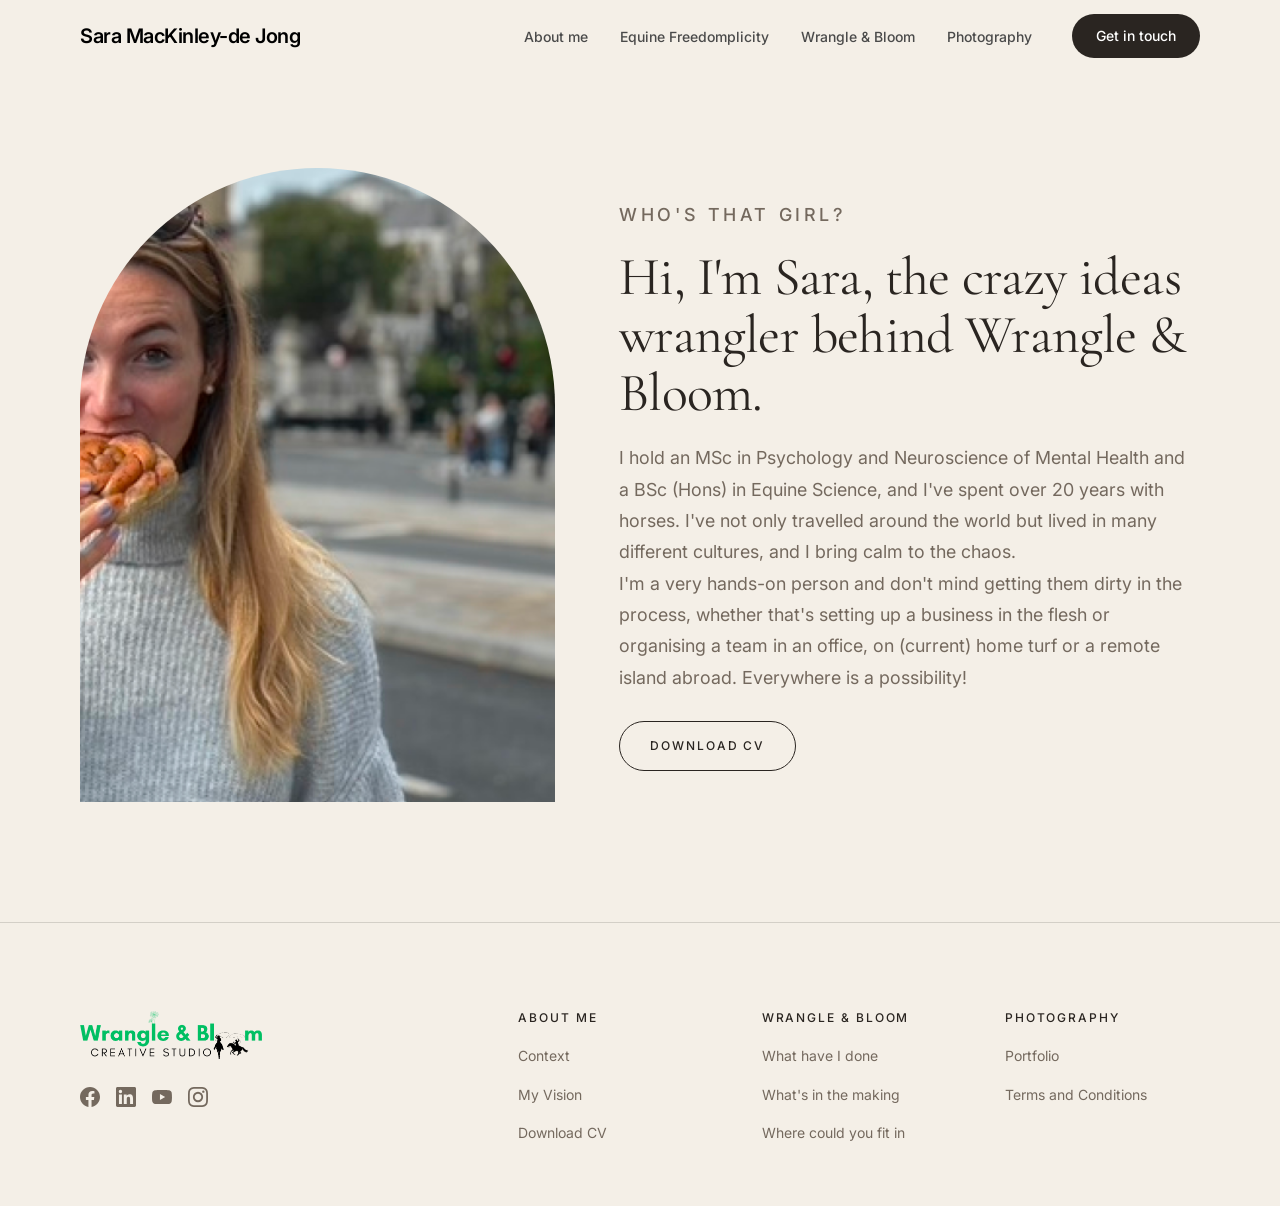
==== commit 8747da3d: "Add a contact form page, EF prices and FAQ, and rename to Sara MacKinley-de Jong Get in touch now op" ====
--- a/about.html
+++ b/about.html
@@ -4,7 +4,7 @@
   <meta charset="UTF-8">
   <meta name="viewport" content="width=device-width, initial-scale=1.0">
   <link rel="icon" href="favicon.png" type="image/png" sizes="32x32">
-  <title>About me — Wrangle &amp; Bloom</title>
+  <title>About me — Sara MacKinley-de Jong</title>
   <link rel="preconnect" href="https://fonts.googleapis.com">
   <link rel="preconnect" href="https://fonts.gstatic.com" crossorigin>
   <link href="https://fonts.googleapis.com/css2?family=Cormorant+Garamond:ital,wght@0,400;0,500;1,400;1,500&family=Inter:wght@300;400;500;600;700&display=swap" rel="stylesheet">
@@ -16,7 +16,7 @@
   <!-- Navigation -->
   <nav class="nav" id="nav">
     <div class="nav__inner">
-      <a href="index.html" class="nav__logo">Wrangle <span class="nav__logo-amp">&amp;</span> Bloom</a>
+      <a href="index.html" class="nav__logo">Sara MacKinley-de Jong</a>
       <button class="nav__toggle" aria-label="Toggle menu" id="navToggle">
         <span></span>
         <span></span>
@@ -26,10 +26,10 @@
         <ul class="nav__links">
           <li><a href="about.html" class="nav__links--active">About me</a></li>
           <li><a href="equine.html">Equine Freedomplicity</a></li>
-          <li><a href="index.html#projects">IRL Projects</a></li>
+          <li><a href="index.html#projects">Wrangle &amp; Bloom</a></li>
           <li><a href="photography.html">Photography</a></li>
         </ul>
-        <a href="mailto:wrangleandbloom@gmail.com" class="nav__cta">Get in touch</a>
+        <a href="contact.html" class="nav__cta">Get in touch</a>
       </div>
     </div>
   </nav>
@@ -45,7 +45,7 @@
           <h1 class="about-page__title">Hi, I'm Sara, the crazy ideas wrangler behind Wrangle &amp; Bloom.</h1>
           <p>I hold an MSc in Psychology and Neuroscience of Mental Health and a BSc (Hons) in Equine Science, and I've spent over 20 years with horses. I've not only travelled around the world but lived in many different cultures, and I bring calm to the chaos.</p>
           <p>I'm a very hands-on person and don't mind getting them dirty in the process, whether that's setting up a business in the flesh or organising a team in an office, on (current) home turf or a remote island abroad. Everywhere is a possibility!</p>
-          <a class="home-btn home-btn--outline about-page__cv" href="sara-de-jong-cv-2026.pdf" download="Sara de Jong CV 2026.pdf">Download CV</a>
+          <a class="home-btn home-btn--outline about-page__cv" href="sara-de-jong-cv-2026.pdf" download="Sara MacKinley-de Jong CV 2026.pdf">Download CV</a>
         </div>
       </div>
     </div>
@@ -81,12 +81,12 @@
           <ul class="footer__col-links">
             <li><a href="about.html">Context</a></li>
             <li><a href="about.html">My Vision</a></li>
-            <li><a href="sara-de-jong-cv-2026.pdf" download="Sara de Jong CV 2026.pdf">Download CV</a></li>
+            <li><a href="sara-de-jong-cv-2026.pdf" download="Sara MacKinley-de Jong CV 2026.pdf">Download CV</a></li>
           </ul>
         </div>
 
         <div class="footer__col">
-          <h4 class="footer__col-title">IRL Projects</h4>
+          <h4 class="footer__col-title">Wrangle &amp; Bloom</h4>
           <ul class="footer__col-links">
             <li><a href="index.html#projects">What have I done</a></li>
             <li><a href="index.html#projects">What's in the making</a></li>
--- a/styles.css
+++ b/styles.css
@@ -1001,7 +1001,7 @@
 }
 
 /* Narrow tablet: squeeze the nav so the links still fit on one line */
-@media (max-width: 760px) {
+@media (max-width: 1040px) {
   .nav__logo {
     font-size: var(--fs-base);
   }
@@ -1020,8 +1020,8 @@
   }
 }
 
-/* Mobile */
-@media (max-width: 640px) {
+/* Below this width the full name and menu no longer fit on one line */
+@media (max-width: 820px) {
   .nav__toggle {
     display: flex;
   }
@@ -1059,7 +1059,10 @@
   .nav__links a::after {
     display: none;
   }
-
+}
+
+/* Mobile */
+@media (max-width: 640px) {
   .projects__grid {
     grid-template-columns: 1fr;
     gap: 40px;
--- a/home.css
+++ b/home.css
@@ -42,7 +42,7 @@
   border-radius: var(--radius-pill);
 }
 
-@media (max-width: 640px) {
+@media (max-width: 820px) {
   .home .nav__right {
     background: var(--h-paper);
   }
@@ -540,6 +540,10 @@
   color: var(--h-ink);
 }
 
+.home-contact__cta {
+  margin-top: 32px;
+}
+
 .home-contact__phone:hover {
   color: var(--h-green);
 }
@@ -647,6 +651,158 @@
 
 .home-about__cv {
   margin-top: 6px;
+}
+
+/* Contact form */
+.contact-page {
+  padding-top: calc(72px + clamp(48px, 8vw, 96px));
+  padding-bottom: var(--section-padding);
+}
+
+.contact-page__inner {
+  max-width: 640px;
+  margin-inline: auto;
+  padding-inline: 24px;
+}
+
+.contact-page__intro {
+  margin-bottom: 48px;
+}
+
+.home .contact-page__title {
+  font-family: var(--h-serif);
+  font-weight: 400;
+  font-size: clamp(2.25rem, 4.2vw, 3.25rem);
+  letter-spacing: -0.015em;
+  line-height: 1.08;
+  margin-bottom: 18px;
+}
+
+.enquiry__group {
+  border: 0;
+  margin: 0 0 32px;
+  padding: 0;
+  min-width: 0;
+}
+
+.enquiry__group[hidden] {
+  display: none;
+}
+
+.enquiry__label {
+  display: block;
+  padding: 0;
+  margin-bottom: 12px;
+  font-size: var(--fs-xs);
+  font-weight: var(--fw-medium);
+  letter-spacing: 0.16em;
+  text-transform: uppercase;
+  color: var(--h-ink);
+}
+
+.enquiry__optional {
+  letter-spacing: 0.04em;
+  text-transform: none;
+  color: var(--h-muted);
+  font-weight: 400;
+}
+
+.enquiry__choice {
+  display: flex;
+  align-items: center;
+  gap: 12px;
+  padding: 10px 0;
+  color: var(--h-ink);
+  cursor: pointer;
+}
+
+.enquiry__choice input {
+  width: 18px;
+  height: 18px;
+  margin: 0;
+  flex-shrink: 0;
+  accent-color: var(--h-green);
+}
+
+.enquiry__input {
+  width: 100%;
+  padding: 14px 16px;
+  border: 1px solid var(--h-line);
+  border-radius: 4px;
+  background: #fffdf9;
+  color: var(--h-ink);
+  font: inherit;
+  transition: border-color var(--transition), box-shadow var(--transition);
+}
+
+.enquiry__input:focus {
+  outline: none;
+  border-color: var(--h-green);
+  box-shadow: 0 0 0 3px rgba(51, 79, 64, 0.15);
+}
+
+.enquiry__textarea {
+  resize: vertical;
+  min-height: 140px;
+}
+
+.enquiry__hint {
+  margin-top: 8px;
+  font-size: var(--fs-sm);
+}
+
+.enquiry__error {
+  display: none;
+  margin-top: 8px;
+  font-size: var(--fs-sm);
+  color: #9b3b2a;
+}
+
+.enquiry__error.is-visible {
+  display: block;
+}
+
+.enquiry__error a,
+.enquiry__note a {
+  color: var(--h-ink);
+  text-decoration: underline;
+  text-underline-offset: 3px;
+}
+
+.enquiry__honey {
+  position: absolute;
+  left: -9999px;
+  width: 1px;
+  height: 1px;
+  opacity: 0;
+}
+
+.enquiry__submit {
+  border: 0;
+  cursor: pointer;
+}
+
+.enquiry__submit:disabled {
+  opacity: 0.6;
+  cursor: wait;
+}
+
+.enquiry__note {
+  margin-top: 20px;
+  font-size: var(--fs-sm);
+}
+
+.enquiry__error--send {
+  margin-top: 16px;
+}
+
+.enquiry-done {
+  padding: 40px 0;
+  outline: none;
+}
+
+.enquiry-done p:not(.home-label) {
+  margin-bottom: 28px;
 }
 
 /* Project stories */
@@ -817,6 +973,178 @@
   display: none;
 }
 
+/* Prices */
+.home .efp-prices {
+  padding-block: clamp(64px, 9vw, 110px);
+}
+
+.efp-prices__grid {
+  display: grid;
+  grid-template-columns: repeat(3, 1fr);
+  gap: clamp(20px, 3vw, 32px);
+  margin-top: 36px;
+}
+
+.efp-price {
+  display: flex;
+  flex-direction: column;
+  padding: 32px 28px;
+  background: #fff;
+  border: 1px solid rgba(54, 78, 66, 0.18);
+  border-radius: 6px;
+}
+
+.efp-price--offer {
+  border-color: var(--efp-gold);
+  box-shadow: inset 0 3px 0 var(--efp-gold);
+}
+
+.efp-price__tag {
+  align-self: flex-start;
+  margin-bottom: 14px;
+  padding: 4px 12px;
+  font-size: 0.8rem;
+  font-weight: 600;
+  letter-spacing: 0.06em;
+  color: var(--efp-green);
+  background: rgba(230, 175, 46, 0.25);
+  border-radius: 999px;
+}
+
+.home .efp .efp-price__name {
+  font-family: var(--efp-body);
+  font-weight: 600;
+  font-size: 1.25rem;
+  color: var(--efp-green);
+  margin-bottom: 6px;
+}
+
+.efp-price__amount {
+  font-family: var(--efp-body);
+  font-weight: 600;
+  font-size: 2rem;
+  line-height: 1.2;
+  color: var(--efp-green);
+  margin-bottom: 14px;
+}
+
+.efp-price__amount s {
+  font-size: 1.1rem;
+  font-weight: 400;
+  color: rgba(54, 78, 66, 0.55);
+  margin-left: 6px;
+}
+
+.efp-price p + p {
+  margin-top: 0.75em;
+}
+
+.efp-price__saving {
+  font-weight: 600;
+  color: var(--efp-green);
+  padding: 10px 14px;
+  background: rgba(230, 175, 46, 0.18);
+  border-radius: 4px;
+}
+
+.home .efp .efp-price__cta,
+.home .efp .efp-contact__cta {
+  display: inline-flex;
+  align-self: flex-start;
+  margin-top: auto;
+  padding: 12px 24px;
+  font-family: var(--efp-body);
+  font-size: 0.95rem;
+  font-weight: 600;
+  color: var(--efp-green);
+  background: var(--efp-gold);
+  border-radius: 3px;
+  transition: background var(--transition), color var(--transition);
+}
+
+.efp-price > p:last-of-type {
+  margin-bottom: 24px;
+}
+
+.home .efp .efp-price__cta:hover {
+  color: #fff;
+  background: var(--efp-green);
+}
+
+.home .efp .efp-contact__cta {
+  margin: 0 0 40px;
+}
+
+.home .efp .efp-contact__cta:hover {
+  color: var(--efp-green);
+  background: #fff;
+}
+
+/* FAQ */
+.home .efp-faq {
+  padding-top: 0;
+  padding-bottom: clamp(64px, 9vw, 110px);
+}
+
+.efp-faq__list {
+  max-width: 820px;
+  border-top: 1px solid rgba(54, 78, 66, 0.2);
+}
+
+.efp-faq__item {
+  border-bottom: 1px solid rgba(54, 78, 66, 0.2);
+}
+
+.efp-faq__item summary {
+  position: relative;
+  padding: 20px 44px 20px 0;
+  font-weight: 600;
+  font-size: 1.1rem;
+  color: var(--efp-green);
+  cursor: pointer;
+  list-style: none;
+}
+
+.efp-faq__item summary::-webkit-details-marker {
+  display: none;
+}
+
+.efp-faq__item summary::after {
+  content: '+';
+  position: absolute;
+  right: 6px;
+  top: 50%;
+  transform: translateY(-50%);
+  font-size: 1.6rem;
+  font-weight: 400;
+  color: var(--efp-gold);
+}
+
+.efp-faq__item[open] summary::after {
+  content: '\2212';
+}
+
+.efp-faq__item summary:focus-visible {
+  outline: 2px solid var(--efp-gold);
+  outline-offset: 4px;
+}
+
+.efp-faq__item p {
+  padding: 0 44px 22px 0;
+}
+
+.home .efp .efp-faq__item a {
+  text-decoration: underline;
+  text-underline-offset: 3px;
+}
+
+@media (max-width: 900px) {
+  .efp-prices__grid {
+    grid-template-columns: 1fr;
+    max-width: 560px;
+  }
+}
+
 .home .efp-form input,
 .home .efp-form textarea {
   font-family: var(--efp-body);
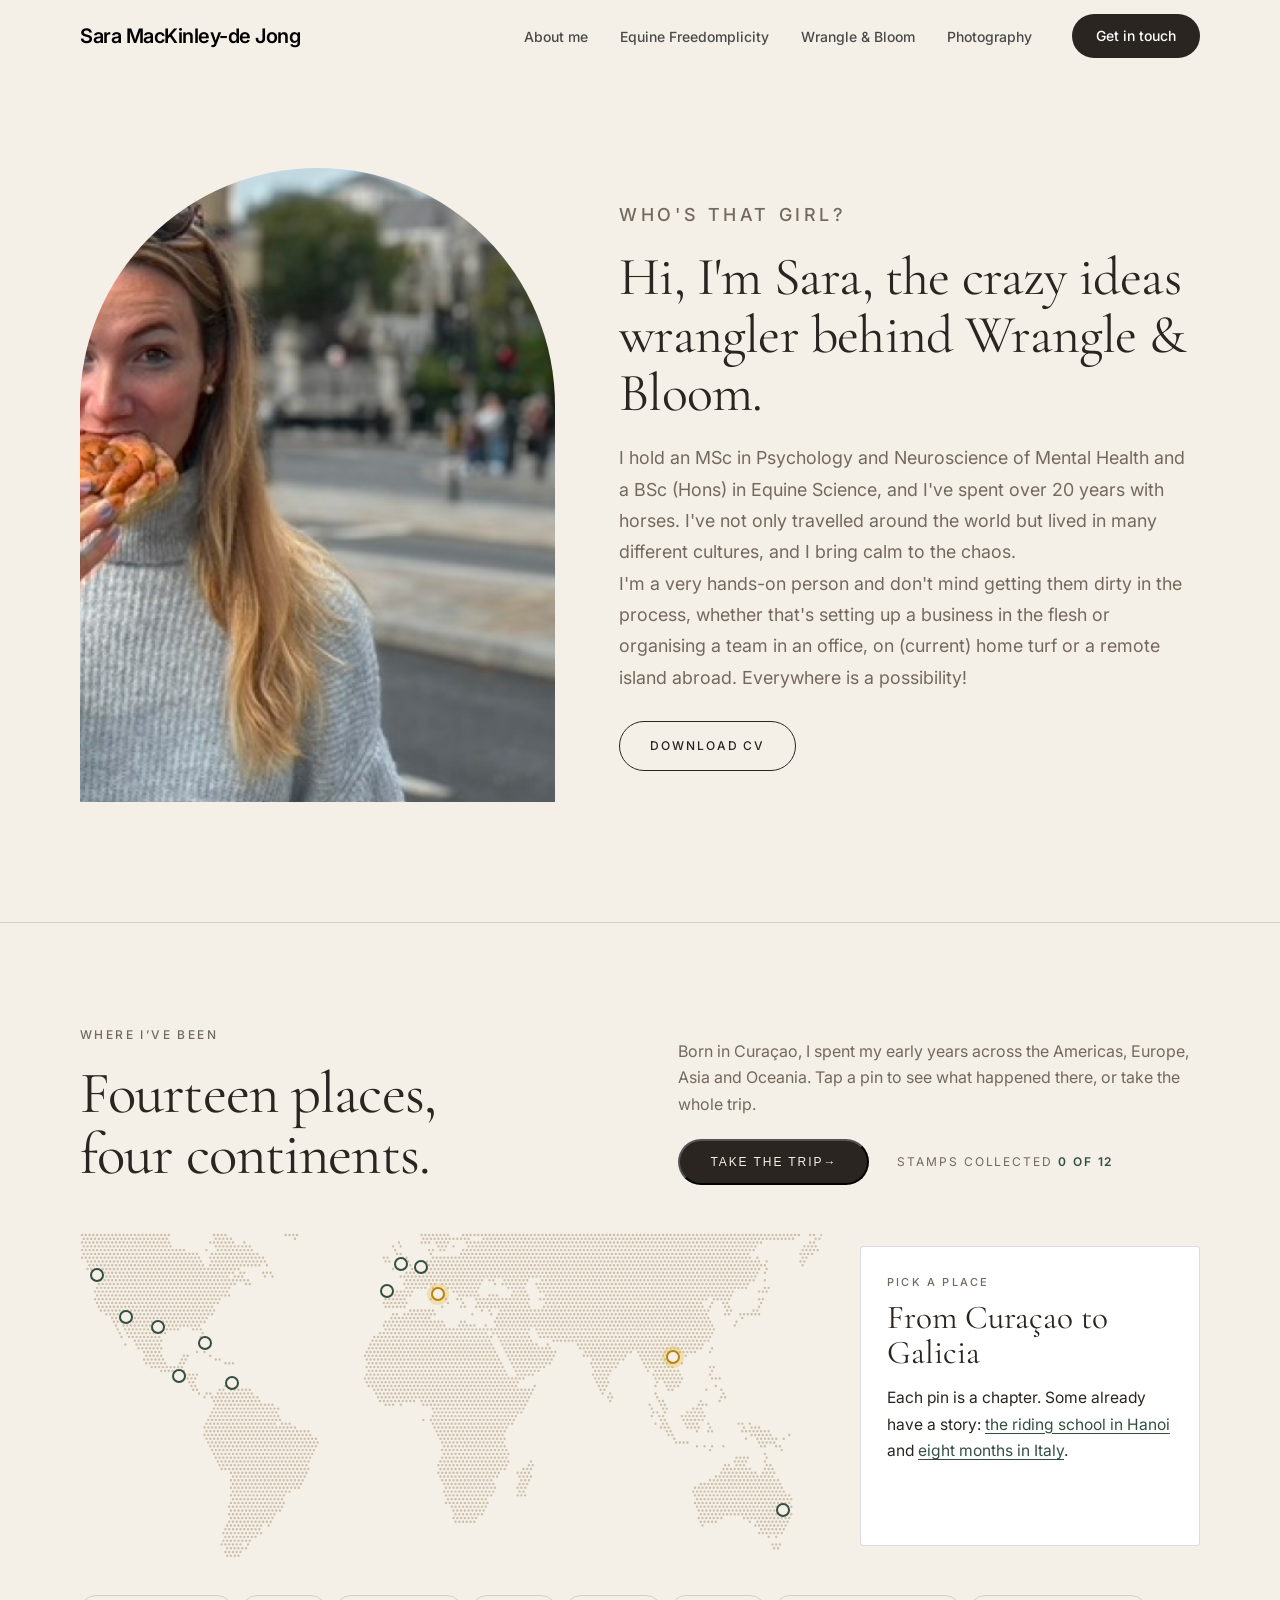
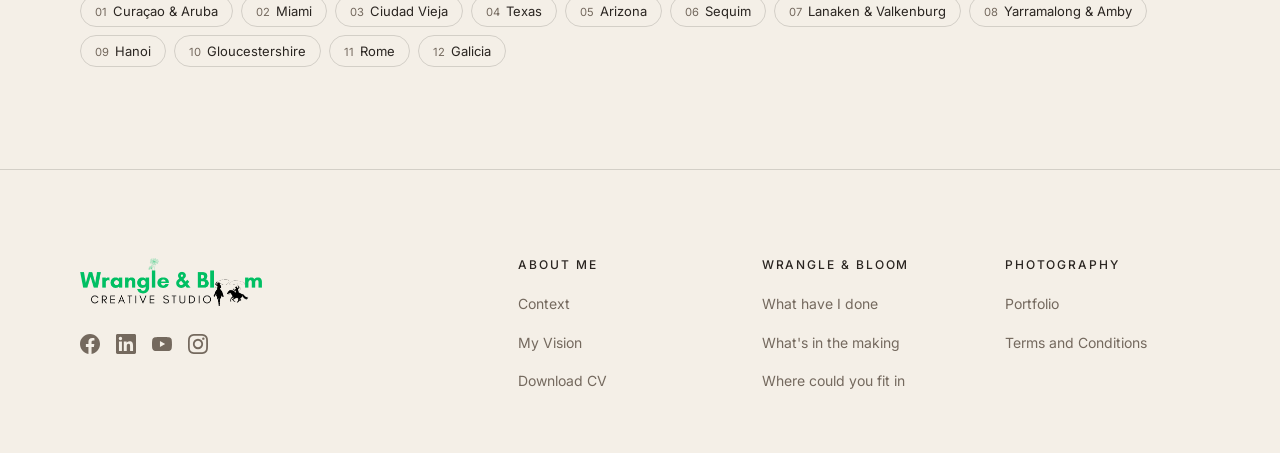
==== commit cc3b3708: "Add a "Where I've been" travel map to the About page. A dotted world map (built from Natural Earth l" ====
--- a/about.html
+++ b/about.html
@@ -10,6 +10,7 @@
   <link href="https://fonts.googleapis.com/css2?family=Cormorant+Garamond:ital,wght@0,400;0,500;1,400;1,500&family=Inter:wght@300;400;500;600;700&display=swap" rel="stylesheet">
   <link rel="stylesheet" href="styles.css">
   <link rel="stylesheet" href="home.css">
+  <link rel="stylesheet" href="about-map.css">
 </head>
 <body class="home">
 
@@ -26,7 +27,7 @@
         <ul class="nav__links">
           <li><a href="about.html" class="nav__links--active">About me</a></li>
           <li><a href="equine.html">Equine Freedomplicity</a></li>
-          <li><a href="index.html#projects">Wrangle &amp; Bloom</a></li>
+          <li><a href="wrangle-and-bloom.html">Wrangle &amp; Bloom</a></li>
           <li><a href="photography.html">Photography</a></li>
         </ul>
         <a href="contact.html" class="nav__cta">Get in touch</a>
@@ -48,6 +49,44 @@
           <a class="home-btn home-btn--outline about-page__cv" href="sara-de-jong-cv-2026.pdf" download="Sara MacKinley-de Jong CV 2026.pdf">Download CV</a>
         </div>
       </div>
+    </div>
+  </section>
+
+  <!-- Where I've been: a clickable map. Places, text and story links live in about-map.js -->
+  <section class="about-map" id="aboutMap" aria-labelledby="aboutMapTitle">
+    <div class="container">
+      <div class="about-map__head">
+        <div class="reveal">
+          <p class="home-label">Where I&rsquo;ve been</p>
+          <h2 class="about-map__title" id="aboutMapTitle">Fourteen places, four continents.</h2>
+        </div>
+        <div class="about-map__intro reveal reveal--d1">
+          <p>Born in Curaçao, I spent my early years across the Americas, Europe, Asia and Oceania. Tap a pin to see what happened there, or take the whole trip.</p>
+          <div class="about-map__controls">
+            <button type="button" class="home-btn about-map__tour">Take the trip <span aria-hidden="true">&rarr;</span></button>
+            <p class="about-map__stamps">Stamps collected <strong data-stamps>0 of 12</strong></p>
+          </div>
+        </div>
+      </div>
+
+      <div class="about-map__stage reveal">
+        <div class="about-map__map">
+          <img class="about-map__dots" src="about/world-dots.svg" alt="" width="1180" height="518">
+          <svg class="about-map__route" viewBox="0 0 295 129.6" preserveAspectRatio="none" aria-hidden="true"><path pathLength="1" d=""/></svg>
+        </div>
+
+        <article class="about-map__card" aria-live="polite">
+          <div class="about-map__card-body">
+            <p class="about-map__stop">Pick a place</p>
+            <h3 class="about-map__place">From Curaçao to Galicia</h3>
+            <p class="about-map__text">Each pin is a chapter. Some already have a story: <a href="vietnam-riding-school.html">the riding school in Hanoi</a> and <a href="wrangle-and-bloom.html#italy">eight months in Italy</a>.</p>
+          </div>
+        </article>
+      </div>
+
+      <ol class="about-map__list" aria-label="All places">
+        <li>Curaçao &amp; Aruba</li><li>Miami, USA</li><li>Ciudad Vieja, Guatemala</li><li>Texas, USA</li><li>Arizona, USA</li><li>Sequim, Washington State, USA</li><li>Lanaken, Belgium &amp; Valkenburg, Netherlands</li><li>Yarramalong &amp; Amby, Australia</li><li><a href="vietnam-riding-school.html">Hanoi, Vietnam</a></li><li>Gloucestershire, UK</li><li><a href="wrangle-and-bloom.html#italy">Rome, Italy</a></li><li>Galicia, Spain</li>
+      </ol>
     </div>
   </section>
 
@@ -88,9 +127,9 @@
         <div class="footer__col">
           <h4 class="footer__col-title">Wrangle &amp; Bloom</h4>
           <ul class="footer__col-links">
-            <li><a href="index.html#projects">What have I done</a></li>
-            <li><a href="index.html#projects">What's in the making</a></li>
-            <li><a href="index.html#projects">Where could you fit in</a></li>
+            <li><a href="wrangle-and-bloom.html#done">What have I done</a></li>
+            <li><a href="wrangle-and-bloom.html#next">What's in the making</a></li>
+            <li><a href="wrangle-and-bloom.html#fit">Where could you fit in</a></li>
           </ul>
         </div>
 
@@ -143,5 +182,6 @@
 
   </script>
 
+  <script src="about-map.js" defer></script>
 </body>
 </html>
--- a/home.css
+++ b/home.css
@@ -134,7 +134,7 @@
   display: grid;
   grid-template-columns: 1.1fr 0.9fr;
   gap: clamp(40px, 6vw, 96px);
-  align-items: center;
+  align-items: start;
   width: min(100% - 2 * var(--container-padding), var(--container-max));
   margin-inline: auto;
   padding: calc(72px + clamp(48px, 8vw, 96px)) 0 clamp(56px, 8vw, 96px);
@@ -156,7 +156,7 @@
 .home-hero__sub {
   font-size: clamp(1rem, 1.3vw, 1.125rem);
   max-width: 32em;
-  margin-bottom: 40px;
+  margin-bottom: 36px;
 }
 
 .home-hero__actions {
@@ -170,11 +170,200 @@
   margin: 0;
 }
 
-.home-hero__media img {
+/* The arch holds one photo per path and crossfades between them */
+.home-hero__frame {
+  position: relative;
+  aspect-ratio: 4 / 5;
+  overflow: hidden;
+  background: var(--h-sand);
+}
+
+.home-hero__frame img {
+  position: absolute;
+  inset: 0;
   width: 100%;
-  aspect-ratio: 4 / 5;
+  height: 100%;
   object-fit: cover;
   object-position: 35% 30%;
+  opacity: 0;
+  transform: scale(1.04);
+  transition: opacity 0.9s var(--ease), transform 1.6s var(--ease);
+}
+
+.home-hero__frame img.is-active {
+  opacity: 1;
+  transform: scale(1);
+}
+
+.home-hero__frame img[data-scene="coaching"] {
+  object-position: 30% 60%;
+}
+
+.home-hero__frame img[data-scene="project"] {
+  object-position: 50% 35%;
+}
+
+/* ---------- Hero path chooser ---------- */
+.home-path__q {
+  font-size: var(--fs-xs);
+  font-weight: var(--fw-medium);
+  letter-spacing: 0.2em;
+  text-transform: uppercase;
+  color: var(--h-muted);
+  margin-bottom: 16px;
+}
+
+.home-path__choices {
+  display: flex;
+  flex-wrap: wrap;
+  gap: 8px;
+}
+
+.home-path__choice {
+  display: inline-flex;
+  align-items: baseline;
+  gap: 8px;
+  padding: 10px 18px;
+  border: 1px solid var(--h-line);
+  border-radius: var(--radius-pill);
+  background: transparent;
+  font-family: var(--h-serif);
+  font-size: clamp(1.05rem, 1.35vw, 1.2rem);
+  color: var(--h-ink);
+  cursor: pointer;
+  transition: background var(--transition), color var(--transition), border-color var(--transition);
+}
+
+.home-path__num {
+  font-family: inherit;
+  font-style: italic;
+  font-size: 0.85em;
+  color: var(--h-green);
+  transition: color var(--transition);
+}
+
+.home-path__choice:hover {
+  border-color: var(--h-ink);
+}
+
+.home-path__choice:focus-visible {
+  outline: 2px solid var(--h-green);
+  outline-offset: 3px;
+}
+
+.home-path__choice[aria-pressed="true"] {
+  background: var(--h-ink);
+  border-color: var(--h-ink);
+  color: var(--h-paper);
+}
+
+.home-path__choice[aria-pressed="true"] .home-path__num {
+  color: var(--h-sand);
+}
+
+/* Panel opens with a height animation once a path is picked */
+.home-path__panel {
+  display: grid;
+  grid-template-rows: 0fr;
+  transition: grid-template-rows 0.55s var(--ease);
+}
+
+.home-path__panel > * {
+  min-height: 0;
+  overflow: hidden;
+}
+
+.home-path--open .home-path__panel {
+  grid-template-rows: 1fr;
+}
+
+.home-path__answer {
+  padding: 28px 0 4px;
+  max-width: 34em;
+  animation: homePathIn 0.6s var(--ease);
+}
+
+.home-path__offer {
+  font-family: var(--h-serif);
+  font-size: clamp(1.5rem, 2.4vw, 2rem);
+  line-height: 1.15;
+  color: var(--h-ink);
+  margin-bottom: 10px;
+}
+
+.home-path__offer strong {
+  font-weight: 500;
+  color: var(--h-green);
+}
+
+.home-path__price {
+  white-space: nowrap;
+}
+
+.home-path__offer s {
+  font-size: 0.7em;
+  color: var(--h-muted);
+}
+
+.home-path__tag {
+  display: inline-block;
+  vertical-align: middle;
+  margin-right: 8px;
+  padding: 5px 12px;
+  border-radius: var(--radius-pill);
+  background: var(--h-green);
+  color: var(--h-paper);
+  font-family: 'Inter', sans-serif;
+  font-size: 0.7rem;
+  font-weight: var(--fw-medium);
+  letter-spacing: 0.16em;
+  text-transform: uppercase;
+}
+
+.home-path__actions {
+  display: flex;
+  flex-wrap: wrap;
+  align-items: center;
+  gap: 18px 28px;
+  margin-top: 24px;
+}
+
+.home-path__aside {
+  margin-top: 28px;
+  font-size: var(--fs-sm, 0.9rem);
+}
+
+.home-path__aside a {
+  color: var(--h-ink);
+  border-bottom: 1px solid var(--h-line);
+  transition: border-color var(--transition), color var(--transition);
+}
+
+.home-path__aside a:hover {
+  color: var(--h-green);
+  border-color: currentColor;
+}
+
+@media (max-width: 480px) {
+  .home-path__tag {
+    display: table;
+    margin-bottom: 10px;
+  }
+}
+
+@keyframes homePathIn {
+  from { opacity: 0; transform: translateY(10px); }
+  to { opacity: 1; transform: none; }
+}
+
+@media (prefers-reduced-motion: reduce) {
+  .home-hero__frame img,
+  .home-path__panel {
+    transition: none;
+  }
+  .home-path__answer {
+    animation: none;
+  }
 }
 
 /* ---------- Session ribbon ---------- */
@@ -500,14 +689,46 @@
   margin-bottom: 28px;
 }
 
+.home-quote blockquote.home-quote__slide--long p {
+  font-size: clamp(1.35rem, 2.2vw, 1.85rem);
+  line-height: 1.45;
+}
+
 .home-quote blockquote footer {
   font-size: var(--fs-xs);
   letter-spacing: 0.2em;
   text-transform: uppercase;
 }
 
-.home-quote__next {
+.home-quote__nav {
+  display: flex;
+  justify-content: center;
+  gap: 16px;
   margin-top: 36px;
+}
+
+.home-quote__arrow {
+  display: inline-flex;
+  align-items: center;
+  justify-content: center;
+  width: 48px;
+  height: 48px;
+  border: 1px solid var(--h-ink);
+  border-radius: 50%;
+  color: var(--h-ink);
+  background: transparent;
+  cursor: pointer;
+  transition: background var(--transition), color var(--transition);
+}
+
+.home-quote__arrow:hover {
+  background: var(--h-ink);
+  color: var(--h-paper);
+}
+
+.home-quote__arrow:focus-visible {
+  outline: 2px solid var(--h-green);
+  outline-offset: 3px;
 }
 
 /* ---------- Contact ---------- */
@@ -653,70 +874,214 @@
   margin-top: 6px;
 }
 
-/* Contact form */
+/* Contact — sidebar plus one question at a time */
 .contact-page {
-  padding-top: calc(72px + clamp(48px, 8vw, 96px));
-  padding-bottom: var(--section-padding);
-}
-
-.contact-page__inner {
-  max-width: 640px;
+  padding: calc(72px + clamp(28px, 5vw, 56px)) 24px clamp(48px, 8vw, 80px);
+}
+
+.contact-board {
+  display: grid;
+  grid-template-columns: minmax(260px, 320px) minmax(0, 1fr);
+  width: min(100%, 1080px);
+  min-height: 680px;
   margin-inline: auto;
-  padding-inline: 24px;
-}
-
-.contact-page__intro {
-  margin-bottom: 48px;
-}
-
-.home .contact-page__title {
-  font-family: var(--h-serif);
-  font-weight: 400;
-  font-size: clamp(2.25rem, 4.2vw, 3.25rem);
-  letter-spacing: -0.015em;
-  line-height: 1.08;
-  margin-bottom: 18px;
-}
-
-.enquiry__group {
+  background: #fff;
+  border: 1px solid var(--h-line);
+  border-radius: 20px;
+  overflow: hidden;
+}
+
+.contact-side {
+  display: flex;
+  flex-direction: column;
+  gap: 28px;
+  padding: 32px 28px;
+  background: #f7f4ef;
+  border-right: 1px solid var(--h-line);
+}
+
+.contact-side__logo {
+  display: block;
+  width: 148px;
+  height: auto;
+}
+
+.contact-side__title {
+  margin-bottom: 4px;
+  font-size: 1rem;
+  font-weight: 600;
+  color: var(--h-ink);
+}
+
+.contact-side__text {
+  margin-bottom: 12px;
+  font-size: 0.875rem;
+  line-height: 1.5;
+  color: var(--h-muted);
+}
+
+.contact-side__link {
+  display: flex;
+  align-items: flex-start;
+  gap: 10px;
+  color: var(--h-ink);
+  font-size: 0.9375rem;
+  line-height: 1.4;
+}
+
+.contact-side__link svg {
+  flex-shrink: 0;
+  margin-top: 1px;
+}
+
+.contact-side__link:hover {
+  color: var(--h-green);
+}
+
+.contact-langs {
+  list-style: none;
+  margin: 0;
+  padding: 0;
+  display: flex;
+  flex-direction: column;
+  gap: 10px;
+}
+
+.contact-lang {
+  display: flex;
+  align-items: center;
+  gap: 10px;
+  color: var(--h-ink);
+  font-size: 0.9375rem;
+}
+
+.contact-lang__flag {
+  display: block;
+  width: 22px;
+  height: 15px;
+  flex-shrink: 0;
+  border-radius: 2px;
+  overflow: hidden;
+  box-shadow: 0 0 0 1px rgba(42, 37, 33, 0.16);
+}
+
+.contact-lang__flag svg {
+  display: block;
+  width: 100%;
+  height: 100%;
+}
+
+.contact-lang__name {
+  flex: 1;
+}
+
+.contact-lang__level {
+  color: var(--h-muted);
+  font-size: 0.8125rem;
+}
+
+.contact-side__socials {
+  display: flex;
+  gap: 10px;
+  margin-top: auto;
+  padding-top: 12px;
+}
+
+.contact-side__socials a {
+  display: flex;
+  align-items: center;
+  justify-content: center;
+  width: 36px;
+  height: 36px;
+  border-radius: 50%;
+  background: var(--h-ink);
+  color: var(--h-paper);
+}
+
+.contact-side__socials a:hover {
+  background: var(--h-green);
+}
+
+.contact-stage {
+  display: flex;
+  flex-direction: column;
+  padding: clamp(28px, 4vw, 56px);
+}
+
+.contact-stage form,
+.enquiry-done {
+  display: flex;
+  flex-direction: column;
+  flex: 1;
+}
+
+.contact-stage form[hidden],
+.enquiry-done[hidden],
+.contact-step[hidden],
+.contact-step__nav [hidden] {
+  display: none;
+}
+
+.contact-mark {
+  width: 56px;
+  height: 56px;
+  margin-bottom: 28px;
+  border-radius: 50%;
+  background: radial-gradient(circle at 32% 28%, #7d9a88, var(--h-green) 58%, #24382e);
+}
+
+.contact-step {
   border: 0;
-  margin: 0 0 32px;
+  margin: 0;
   padding: 0;
   min-width: 0;
 }
 
-.enquiry__group[hidden] {
-  display: none;
-}
-
-.enquiry__label {
-  display: block;
+.contact-step__count {
+  margin-bottom: 14px;
+}
+
+.contact-step__title {
   padding: 0;
-  margin-bottom: 12px;
-  font-size: var(--fs-xs);
-  font-weight: var(--fw-medium);
-  letter-spacing: 0.16em;
-  text-transform: uppercase;
-  color: var(--h-ink);
-}
-
-.enquiry__optional {
-  letter-spacing: 0.04em;
-  text-transform: none;
+  font-family: var(--h-serif);
+  font-weight: 500;
+  font-size: clamp(2rem, 4vw, 2.75rem);
+  line-height: 1.12;
+  color: var(--h-ink);
+}
+
+.contact-step__hint {
+  margin-top: 12px;
+  max-width: 42rem;
   color: var(--h-muted);
-  font-weight: 400;
-}
-
-.enquiry__choice {
+  line-height: 1.6;
+}
+
+.contact-step__value {
+  min-height: 1.15em;
+  margin: 32px 0 8px;
+  font-family: var(--h-serif);
+  font-size: clamp(1.85rem, 3.5vw, 2.75rem);
+  line-height: 1.15;
+  color: var(--h-ink);
+}
+
+.contact-step__value:empty::before {
+  content: attr(data-placeholder);
+  color: var(--h-muted);
+}
+
+.contact-option {
   display: flex;
   align-items: center;
   gap: 12px;
-  padding: 10px 0;
+  padding: 14px 2px;
+  border-bottom: 1px solid var(--h-line);
   color: var(--h-ink);
   cursor: pointer;
 }
 
-.enquiry__choice input {
+.contact-option input {
   width: 18px;
   height: 18px;
   margin: 0;
@@ -724,36 +1089,50 @@
   accent-color: var(--h-green);
 }
 
-.enquiry__input {
+.contact-option:has(input:checked) {
+  font-weight: 600;
+}
+
+.contact-step__field {
   width: 100%;
-  padding: 14px 16px;
+  margin-top: 36px;
+  padding: 8px 0 12px;
+  border: 0;
+  border-bottom: 1px solid var(--h-line);
+  border-radius: 0;
+  background: transparent;
+  color: var(--h-ink);
+  font-family: var(--h-serif);
+  font-size: clamp(1.85rem, 3.5vw, 2.75rem);
+  line-height: 1.2;
+}
+
+.contact-step__field:focus {
+  outline: none;
+  border-bottom-color: var(--h-green);
+}
+
+.contact-step__field--note {
+  min-height: 140px;
+  margin-top: 28px;
+  padding: 16px;
   border: 1px solid var(--h-line);
-  border-radius: 4px;
-  background: #fffdf9;
-  color: var(--h-ink);
-  font: inherit;
-  transition: border-color var(--transition), box-shadow var(--transition);
-}
-
-.enquiry__input:focus {
-  outline: none;
+  border-radius: 8px;
+  background: #fff;
+  font-family: inherit;
+  font-size: 1.0625rem;
+  line-height: 1.6;
+  resize: vertical;
+}
+
+.contact-step__field--note:focus {
   border-color: var(--h-green);
   box-shadow: 0 0 0 3px rgba(51, 79, 64, 0.15);
 }
 
-.enquiry__textarea {
-  resize: vertical;
-  min-height: 140px;
-}
-
-.enquiry__hint {
-  margin-top: 8px;
-  font-size: var(--fs-sm);
-}
-
 .enquiry__error {
   display: none;
-  margin-top: 8px;
+  margin-top: 14px;
   font-size: var(--fs-sm);
   color: #9b3b2a;
 }
@@ -762,8 +1141,7 @@
   display: block;
 }
 
-.enquiry__error a,
-.enquiry__note a {
+.enquiry__error a {
   color: var(--h-ink);
   text-decoration: underline;
   text-underline-offset: 3px;
@@ -777,32 +1155,77 @@
   opacity: 0;
 }
 
-.enquiry__submit {
+.contact-step__nav {
+  display: flex;
+  justify-content: space-between;
+  align-items: center;
+  gap: 16px;
+  margin-top: auto;
+  padding-top: 40px;
+}
+
+.contact-step__nav .home-btn {
+  cursor: pointer;
+}
+
+.contact-step__nav .home-btn--solid {
   border: 0;
-  cursor: pointer;
-}
-
-.enquiry__submit:disabled {
+  margin-left: auto;
+}
+
+.contact-step__nav .home-btn:disabled {
   opacity: 0.6;
   cursor: wait;
 }
 
-.enquiry__note {
-  margin-top: 20px;
-  font-size: var(--fs-sm);
-}
-
-.enquiry__error--send {
-  margin-top: 16px;
+.contact-step__back {
+  gap: 8px;
 }
 
 .enquiry-done {
-  padding: 40px 0;
   outline: none;
+  justify-content: center;
+}
+
+.home .enquiry-done__title {
+  font-family: var(--h-serif);
+  font-weight: 500;
+  font-size: clamp(2rem, 4vw, 2.75rem);
+  line-height: 1.12;
+  margin: 12px 0 16px;
 }
 
 .enquiry-done p:not(.home-label) {
+  max-width: 36rem;
   margin-bottom: 28px;
+  line-height: 1.6;
+}
+
+@media (max-width: 800px) {
+  .contact-board {
+    grid-template-columns: 1fr;
+    min-height: 0;
+  }
+
+  .contact-stage {
+    order: -1;
+    padding: 24px 20px 28px;
+  }
+
+  .contact-step__nav .home-btn {
+    padding: 12px 16px;
+    letter-spacing: 0.08em;
+    white-space: nowrap;
+  }
+
+  .contact-side {
+    border-right: 0;
+    border-top: 1px solid var(--h-line);
+  }
+
+  .contact-side__socials {
+    margin-top: 8px;
+  }
 }
 
 /* Project stories */
@@ -1039,6 +1462,25 @@
   margin-top: 0.75em;
 }
 
+.efp-price__star {
+  font-size: 0.55em;
+  font-weight: 600;
+  line-height: 0;
+  color: var(--efp-green);
+}
+
+.efp-prices__travel {
+  max-width: 720px;
+  margin-top: 28px;
+  font-size: 0.95rem;
+  line-height: 1.7;
+}
+
+.efp-prices__travel .efp-price__star {
+  margin-right: 4px;
+  font-size: 1em;
+}
+
 .efp-price__saving {
   font-weight: 600;
   color: var(--efp-green);
@@ -1080,26 +1522,52 @@
   background: #fff;
 }
 
-/* FAQ */
+/* FAQ — title and photo on the left, questions on the right */
 .home .efp-faq {
   padding-top: 0;
   padding-bottom: clamp(64px, 9vw, 110px);
 }
 
+.efp-faq__panel {
+  display: grid;
+  grid-template-columns: minmax(280px, 1fr) minmax(0, 1.15fr);
+  gap: clamp(28px, 4vw, 64px);
+  align-items: start;
+  background: #fff;
+  padding: clamp(28px, 4vw, 56px);
+  border-radius: 6px;
+}
+
+.home .efp-faq__intro .efp-heading {
+  font-size: clamp(2.6rem, 4vw, 3.5rem);
+  margin-bottom: 24px;
+}
+
+.efp-faq__photo {
+  display: block;
+  width: 100%;
+  aspect-ratio: 4 / 3;
+  object-fit: cover;
+  object-position: 62% 62%;
+  border-radius: 4px;
+  -webkit-mask-image: linear-gradient(to right, #000 72%, transparent 100%);
+  mask-image: linear-gradient(to right, #000 72%, transparent 100%);
+}
+
 .efp-faq__list {
-  max-width: 820px;
-  border-top: 1px solid rgba(54, 78, 66, 0.2);
+  border-top: 1px solid rgba(54, 78, 66, 0.16);
 }
 
 .efp-faq__item {
-  border-bottom: 1px solid rgba(54, 78, 66, 0.2);
+  border-bottom: 1px solid rgba(54, 78, 66, 0.16);
 }
 
 .efp-faq__item summary {
   position: relative;
-  padding: 20px 44px 20px 0;
-  font-weight: 600;
-  font-size: 1.1rem;
+  padding: 22px 36px 22px 0;
+  font-weight: 500;
+  font-size: 1.125rem;
+  line-height: 1.4;
   color: var(--efp-green);
   cursor: pointer;
   list-style: none;
@@ -1110,18 +1578,19 @@
 }
 
 .efp-faq__item summary::after {
-  content: '+';
+  content: '';
   position: absolute;
-  right: 6px;
+  right: 4px;
   top: 50%;
-  transform: translateY(-50%);
-  font-size: 1.6rem;
-  font-weight: 400;
-  color: var(--efp-gold);
+  width: 9px;
+  height: 9px;
+  border-right: 1.5px solid var(--efp-green);
+  border-bottom: 1.5px solid var(--efp-green);
+  transform: translateY(-70%) rotate(45deg);
 }
 
 .efp-faq__item[open] summary::after {
-  content: '\2212';
+  transform: translateY(-30%) rotate(225deg);
 }
 
 .efp-faq__item summary:focus-visible {
@@ -1130,7 +1599,24 @@
 }
 
 .efp-faq__item p {
-  padding: 0 44px 22px 0;
+  padding: 0 36px 22px 0;
+  color: #5d6b64;
+  line-height: 1.7;
+}
+
+@media (max-width: 800px) {
+  .efp-faq__panel {
+    grid-template-columns: 1fr;
+    gap: 8px;
+  }
+
+  .efp-faq__photo {
+    aspect-ratio: 16 / 9;
+    max-height: 220px;
+    margin-bottom: 12px;
+    -webkit-mask-image: linear-gradient(to bottom, #000 68%, transparent 100%);
+    mask-image: linear-gradient(to bottom, #000 68%, transparent 100%);
+  }
 }
 
 .home .efp .efp-faq__item a {
@@ -1247,3 +1733,856 @@
   background: transparent;
   border-top: 1px solid var(--h-line);
 }
+
+/* Equine hero call to action */
+.efp-hero__start {
+  display: flex;
+  flex-wrap: wrap;
+  align-items: center;
+  gap: 14px 22px;
+  margin-top: clamp(24px, 3vw, 36px);
+  font-size: 0.95rem;
+}
+
+.home .efp .efp-hero__cta {
+  display: inline-flex;
+  padding: 14px 26px;
+  font-weight: 600;
+  color: var(--efp-green);
+  background: var(--efp-gold);
+  border-radius: 3px;
+  transition: background var(--transition), color var(--transition);
+}
+
+.home .efp .efp-hero__cta:hover {
+  color: #fff;
+  background: var(--efp-green);
+}
+
+/* Equine starting-point matcher */
+.home .efp-match {
+  padding-block: clamp(48px, 7vw, 88px);
+  scroll-margin-top: 72px;
+}
+
+.efp-match__panel {
+  display: grid;
+  grid-template-columns: minmax(260px, 0.85fr) minmax(0, 1.15fr);
+  gap: clamp(28px, 4vw, 64px);
+  align-items: start;
+  padding: clamp(28px, 4vw, 56px);
+  background: #fff;
+  border: 1px solid rgba(54, 78, 66, 0.12);
+  border-radius: 6px;
+  box-shadow: inset 0 4px 0 var(--efp-gold);
+}
+
+.home .efp-match__intro .efp-heading {
+  font-size: clamp(2.6rem, 4vw, 3.5rem);
+  margin-bottom: 16px;
+}
+
+.efp-match__progress {
+  height: 4px;
+  margin-top: 28px;
+  background: rgba(54, 78, 66, 0.12);
+  border-radius: 999px;
+  overflow: hidden;
+}
+
+.efp-match__progress span {
+  display: block;
+  width: 0;
+  height: 100%;
+  background: var(--efp-gold);
+  border-radius: inherit;
+  transition: width 0.5s var(--ease);
+}
+
+.efp-match__count {
+  margin-top: 10px;
+  font-size: var(--fs-xs);
+  font-weight: 600;
+  letter-spacing: 0.2em;
+  text-transform: uppercase;
+  opacity: 0.75;
+}
+
+.efp-match__body {
+  position: relative;
+  min-height: 100%;
+}
+
+.efp-match__step {
+  border: 0;
+  padding: 0;
+  margin: 0;
+  animation: efpMatchIn 0.45s var(--ease);
+}
+
+.efp-match__step legend {
+  font-family: var(--efp-body);
+  font-weight: 600;
+  font-size: clamp(1.25rem, 2vw, 1.55rem);
+  line-height: 1.3;
+  color: var(--efp-green);
+  margin-bottom: 20px;
+}
+
+.efp-match__options {
+  display: grid;
+  gap: 10px;
+}
+
+.efp-match__options button {
+  display: flex;
+  align-items: center;
+  justify-content: space-between;
+  gap: 16px;
+  width: 100%;
+  padding: 16px 20px;
+  font-family: var(--efp-body);
+  font-size: 1rem;
+  font-weight: 500;
+  text-align: left;
+  color: var(--efp-green);
+  background: rgba(54, 78, 66, 0.04);
+  border: 1px solid rgba(54, 78, 66, 0.18);
+  border-radius: 4px;
+  cursor: pointer;
+  transition: background var(--transition), border-color var(--transition), transform var(--transition);
+}
+
+.efp-match__options button::after {
+  content: '\2192';
+  color: var(--efp-gold);
+  font-weight: 600;
+  opacity: 0;
+  transform: translateX(-6px);
+  transition: opacity var(--transition), transform var(--transition);
+}
+
+.efp-match__options button:hover,
+.efp-match__options button[aria-pressed="true"] {
+  background: rgba(230, 175, 46, 0.14);
+  border-color: var(--efp-gold);
+}
+
+.efp-match__options button:hover::after,
+.efp-match__options button[aria-pressed="true"]::after {
+  opacity: 1;
+  transform: none;
+}
+
+.efp-match__options button:focus-visible,
+.efp-match__back:focus-visible {
+  outline: 2px solid var(--efp-green);
+  outline-offset: 2px;
+}
+
+.efp-match__result {
+  padding: clamp(24px, 3vw, 36px);
+  color: #f7f4ee;
+  background: var(--efp-green);
+  border-radius: 4px;
+  outline: none;
+  animation: efpMatchIn 0.5s var(--ease);
+}
+
+.efp-match__label {
+  font-size: var(--fs-xs);
+  font-weight: 600;
+  letter-spacing: 0.22em;
+  text-transform: uppercase;
+  color: var(--efp-gold);
+  margin-bottom: 8px;
+}
+
+.home .efp .efp-match__pick {
+  font-family: var(--efp-script);
+  font-weight: 400;
+  font-size: clamp(2rem, 3.4vw, 2.75rem);
+  line-height: 1.2;
+  color: #fff;
+  margin-bottom: 10px;
+}
+
+.efp-match__pick-text {
+  margin-bottom: 18px;
+}
+
+.efp-match__notes {
+  display: grid;
+  gap: 10px;
+  margin-bottom: 26px;
+  padding: 0;
+  list-style: none;
+  font-size: 0.95rem;
+  line-height: 1.6;
+}
+
+.efp-match__notes li {
+  position: relative;
+  padding-left: 26px;
+}
+
+.efp-match__notes li::before {
+  content: '';
+  position: absolute;
+  left: 0;
+  top: 0.45em;
+  width: 12px;
+  height: 7px;
+  border-left: 2px solid var(--efp-gold);
+  border-bottom: 2px solid var(--efp-gold);
+  transform: rotate(-45deg);
+}
+
+.efp-match__actions {
+  display: flex;
+  flex-wrap: wrap;
+  align-items: center;
+  gap: 14px 24px;
+}
+
+.home .efp .efp-match__cta {
+  display: inline-flex;
+  padding: 14px 26px;
+  font-weight: 600;
+  color: var(--efp-green);
+  background: var(--efp-gold);
+  border-radius: 3px;
+  transition: background var(--transition), color var(--transition);
+}
+
+.home .efp .efp-match__cta:hover {
+  color: var(--efp-green);
+  background: #fff;
+}
+
+.home .efp .efp-match__link {
+  color: #fff;
+  font-weight: 500;
+  border-bottom: 1px solid rgba(255, 255, 255, 0.5);
+}
+
+.efp-match__small {
+  margin-top: 18px;
+  font-size: 0.85rem;
+  opacity: 0.8;
+}
+
+.efp-match__back {
+  margin-top: 18px;
+  padding: 4px 0;
+  font-family: var(--efp-body);
+  font-size: 0.9rem;
+  font-weight: 500;
+  color: var(--efp-green);
+  background: none;
+  border: 0;
+  border-bottom: 1px solid rgba(54, 78, 66, 0.4);
+  cursor: pointer;
+}
+
+.efp-match__back::before {
+  content: '\2190\00a0';
+}
+
+@keyframes efpMatchIn {
+  from { opacity: 0; transform: translateY(8px); }
+  to { opacity: 1; transform: none; }
+}
+
+@media (max-width: 800px) {
+  .efp-match__panel {
+    grid-template-columns: 1fr;
+  }
+}
+
+@media (prefers-reduced-motion: reduce) {
+  .efp-match__step,
+  .efp-match__result {
+    animation: none;
+  }
+  .efp-match__progress span {
+    transition: none;
+  }
+}
+
+/* =============================================
+   WRANGLE & BLOOM page
+   ============================================= */
+.wb-hero {
+  display: grid;
+  grid-template-columns: 1.15fr 0.85fr;
+  gap: clamp(40px, 6vw, 96px);
+  align-items: center;
+  width: min(100% - 2 * var(--container-padding), var(--container-max));
+  margin-inline: auto;
+  padding: calc(72px + clamp(48px, 8vw, 96px)) 0 clamp(56px, 8vw, 96px);
+}
+
+.wb-hero__title {
+  font-family: var(--h-serif);
+  font-weight: 400;
+  font-size: clamp(2.75rem, 6vw, 5rem);
+  line-height: 1.02;
+  letter-spacing: -0.015em;
+  margin-bottom: 28px;
+}
+
+.wb-hero__title em {
+  color: var(--h-green);
+}
+
+.wb-hero__sub {
+  font-size: clamp(1rem, 1.3vw, 1.125rem);
+  line-height: 1.7;
+  max-width: 34em;
+  margin-bottom: 40px;
+}
+
+.wb-hero__actions {
+  display: flex;
+  flex-wrap: wrap;
+  align-items: center;
+  gap: 20px 32px;
+}
+
+.wb-hero__media {
+  margin: 0;
+}
+
+.wb-hero__media img {
+  width: 100%;
+  aspect-ratio: 4 / 5;
+  object-fit: cover;
+  object-position: 30% center;
+}
+
+/* At-a-glance numbers */
+.wb-facts {
+  background: var(--h-sand);
+  border-block: 1px solid var(--h-line);
+}
+
+.wb-facts__grid {
+  display: grid;
+  grid-template-columns: repeat(4, 1fr);
+}
+
+.wb-fact {
+  display: flex;
+  flex-direction: column;
+  gap: 8px;
+  padding: clamp(28px, 4vw, 44px) clamp(16px, 2vw, 28px);
+}
+
+.wb-fact + .wb-fact {
+  border-left: 1px solid var(--h-line);
+}
+
+.wb-fact__num {
+  font-family: var(--h-serif);
+  font-size: clamp(2.75rem, 5vw, 4rem);
+  line-height: 1;
+  color: var(--h-green);
+}
+
+.wb-fact__text {
+  font-size: var(--fs-sm);
+  line-height: 1.55;
+}
+
+/* Feature projects */
+.wb-feature {
+  display: grid;
+  grid-template-columns: 0.8fr 1.2fr;
+  gap: clamp(32px, 6vw, 88px);
+  align-items: center;
+  margin-top: clamp(40px, 6vw, 72px);
+}
+
+.wb-feature--flip {
+  grid-template-columns: 1.2fr 0.8fr;
+}
+
+.wb-feature--flip .wb-feature__media {
+  order: 2;
+}
+
+.wb-feature__media {
+  margin: 0;
+}
+
+.wb-feature__media img {
+  width: 100%;
+  aspect-ratio: 3 / 4;
+  object-fit: cover;
+}
+
+.wb-feature__meta {
+  font-size: var(--fs-xs);
+  font-weight: var(--fw-medium);
+  letter-spacing: 0.2em;
+  text-transform: uppercase;
+  margin-bottom: 12px;
+}
+
+.wb-feature__title {
+  font-family: var(--h-serif);
+  font-weight: 400;
+  font-size: clamp(2rem, 3.4vw, 2.75rem);
+  line-height: 1.1;
+  margin-bottom: 20px;
+}
+
+.wb-feature__text p:not(.wb-feature__meta) {
+  line-height: 1.75;
+  max-width: 36em;
+  margin-bottom: 16px;
+}
+
+.wb-feature__text .home-link {
+  margin-top: 12px;
+}
+
+.wb-quote {
+  border-top: 1px solid var(--h-line);
+}
+
+/* What's in the making */
+.wb-next {
+  background: var(--h-green);
+  color: rgba(244, 239, 231, 0.82);
+  padding-block: var(--section-padding);
+}
+
+.wb-next__grid {
+  display: grid;
+  grid-template-columns: 0.75fr 1.25fr;
+  gap: clamp(32px, 6vw, 88px);
+  align-items: center;
+}
+
+.wb-next__media {
+  margin: 0;
+}
+
+.wb-next__media img {
+  width: 100%;
+  aspect-ratio: 4 / 5;
+  object-fit: cover;
+}
+
+.home .wb-next .home-heading {
+  color: var(--h-paper);
+}
+
+.wb-next .home-label {
+  color: rgba(244, 239, 231, 0.7);
+}
+
+.wb-next__text p:not(.home-label) {
+  font-size: clamp(1.05rem, 1.4vw, 1.2rem);
+  line-height: 1.7;
+  max-width: 30em;
+  margin-bottom: 32px;
+}
+
+.wb-next__text em {
+  font-family: var(--h-serif);
+  font-size: 1.2em;
+  color: var(--h-paper);
+}
+
+.wb-next__btn {
+  background: var(--h-paper);
+  color: var(--h-ink);
+}
+
+.wb-next__btn:hover {
+  background: var(--h-sand);
+}
+
+/* Where could you fit in */
+.wb-fit__grid .home-service {
+  padding-bottom: 24px;
+}
+
+.wb-fit__cta {
+  display: flex;
+  flex-wrap: wrap;
+  align-items: center;
+  gap: 20px 32px;
+  margin-top: clamp(32px, 5vw, 56px);
+}
+
+#done,
+#next,
+#fit {
+  scroll-margin-top: 72px;
+}
+
+@media (max-width: 900px) {
+  .wb-facts__grid {
+    grid-template-columns: repeat(2, 1fr);
+  }
+  .wb-fact:nth-child(3) {
+    border-left: 0;
+  }
+  .wb-fact:nth-child(n + 3) {
+    border-top: 1px solid var(--h-line);
+  }
+}
+
+@media (max-width: 800px) {
+  .wb-hero,
+  .wb-feature,
+  .wb-feature--flip,
+  .wb-next__grid {
+    grid-template-columns: 1fr;
+  }
+  .wb-hero__media,
+  .wb-feature__media,
+  .wb-next__media {
+    max-width: 420px;
+  }
+  .wb-feature--flip .wb-feature__media {
+    order: 0;
+  }
+}
+
+/* =============================================
+   PHOTO PAGES — wall preview and format picker (product.js)
+   ============================================= */
+.home a.product__add-btn {
+  display: inline-flex;
+}
+
+.pv-switch {
+  display: inline-flex;
+  gap: 4px;
+  padding: 4px;
+  margin-bottom: 18px;
+  border: 1px solid var(--h-line);
+  border-radius: var(--radius-pill);
+}
+
+.pv-switch__btn {
+  padding: 8px 18px;
+  font-size: var(--fs-xs);
+  font-weight: var(--fw-medium);
+  letter-spacing: 0.14em;
+  text-transform: uppercase;
+  color: var(--h-ink);
+  background: transparent;
+  border: 0;
+  border-radius: var(--radius-pill);
+  cursor: pointer;
+  transition: background var(--transition), color var(--transition);
+}
+
+.pv-switch__btn[aria-pressed="true"] {
+  background: var(--h-ink);
+  color: var(--h-paper);
+}
+
+.pv-switch__btn:focus-visible,
+.pv-frames__swatch:focus-visible {
+  outline: 2px solid var(--h-green);
+  outline-offset: 2px;
+}
+
+/* The room */
+.pv-wall {
+  animation: pvIn 0.5s var(--ease);
+}
+
+.pv-wall__room {
+  position: relative;
+  aspect-ratio: 4 / 3.4;
+  overflow: hidden;
+  border-radius: 999px 999px 0 0;
+  background:
+    linear-gradient(180deg, #ece4d8 0%, #e3d8c8 78%, transparent 78%),
+    #e3d8c8;
+}
+
+.pv-wall__light {
+  position: absolute;
+  inset: 0;
+  background: radial-gradient(ellipse 70% 60% at 22% 18%, rgba(255, 251, 242, 0.75), transparent 70%);
+  pointer-events: none;
+}
+
+.pv-wall__floor {
+  position: absolute;
+  left: 0;
+  right: 0;
+  bottom: 0;
+  height: 22%;
+  background:
+    repeating-linear-gradient(90deg, rgba(0, 0, 0, 0.035) 0 1px, transparent 1px 18%),
+    linear-gradient(180deg, #b59a7c, #9f8366);
+}
+
+.pv-wall__floor::before {
+  content: '';
+  position: absolute;
+  top: -6px;
+  left: 0;
+  right: 0;
+  height: 6px;
+  background: #f4efe7;
+  box-shadow: 0 1px 0 rgba(0, 0, 0, 0.06);
+}
+
+/* Framed photo hangs centred above the sideboard */
+.pv-wall__art {
+  --pv-ratio: 1.5;
+  --pv-frame: #a9825a;
+  position: absolute;
+  left: 50%;
+  top: 12%;
+  /* Scale with the photo's shape so every frame hangs at about the same height */
+  width: clamp(18%, calc(30.5% * var(--pv-ratio)), 48%);
+  margin: 0;
+  transform: translateX(-50%);
+  padding: 2.2%;
+  background: var(--pv-frame);
+  box-shadow:
+    0 1px 0 rgba(255, 255, 255, 0.35) inset,
+    0 18px 30px -12px rgba(60, 40, 20, 0.45),
+    0 4px 8px rgba(60, 40, 20, 0.18);
+  transition: background 0.4s var(--ease), width 0.4s var(--ease);
+}
+
+.pv-wall__art[data-frame="black"] { --pv-frame: #23201d; }
+.pv-wall__art[data-frame="white"] { --pv-frame: #faf8f3; }
+
+.pv-wall__mat {
+  padding: 9%;
+  background: #fbfaf7;
+  box-shadow: inset 0 0 0 1px rgba(0, 0, 0, 0.06), inset 0 2px 4px rgba(0, 0, 0, 0.08);
+}
+
+.pv-wall__mat img {
+  display: block;
+  width: 100%;
+  aspect-ratio: var(--pv-ratio);
+  object-fit: cover;
+}
+
+/* Furniture, kept simple and quiet */
+.pv-wall__sideboard {
+  position: absolute;
+  left: 50%;
+  bottom: 22%;
+  width: 60%;
+  height: 13%;
+  transform: translateX(-50%);
+  background: linear-gradient(180deg, #8c6b4d, #7a5c41);
+  border-radius: 2px;
+  box-shadow: 0 10px 18px -8px rgba(40, 25, 10, 0.5);
+}
+
+.pv-wall__sideboard::before,
+.pv-wall__sideboard::after {
+  content: '';
+  position: absolute;
+  bottom: -14%;
+  width: 3%;
+  height: 16%;
+  background: #5f4632;
+}
+
+.pv-wall__sideboard::before { left: 6%; }
+.pv-wall__sideboard::after { right: 6%; }
+
+.pv-wall__sideboard span {
+  position: absolute;
+  inset: 22% 4%;
+  border-left: 1px solid rgba(0, 0, 0, 0.12);
+  border-right: 1px solid rgba(0, 0, 0, 0.12);
+  background: linear-gradient(90deg, transparent 49.7%, rgba(0, 0, 0, 0.12) 49.7% 50.3%, transparent 50.3%);
+}
+
+.pv-wall__vase {
+  position: absolute;
+  right: 21%;
+  bottom: 35%;
+  width: 5%;
+  height: 9%;
+  background: #cfc3b1;
+  border-radius: 40% 40% 30% 30%;
+}
+
+.pv-wall__vase span {
+  position: absolute;
+  left: 45%;
+  bottom: 90%;
+  width: 2px;
+  height: 85%;
+  background: #6e7b5c;
+  transform: rotate(-12deg);
+  transform-origin: bottom;
+}
+
+.pv-wall__vase span::after {
+  content: '';
+  position: absolute;
+  top: 0;
+  left: -5px;
+  width: 12px;
+  height: 18px;
+  background: #7f8d68;
+  border-radius: 50% 50% 50% 0;
+  transform: rotate(-30deg);
+}
+
+.pv-wall__books {
+  position: absolute;
+  left: 26%;
+  bottom: 35%;
+  width: 9%;
+  height: 3.2%;
+  background: #f1ece3;
+  box-shadow: 0 -5px 0 -1px #334f40, 0 -10px 0 -2px #c9a46a;
+  border-radius: 1px;
+}
+
+/* Frame swatches */
+.pv-frames {
+  display: flex;
+  flex-wrap: wrap;
+  align-items: center;
+  gap: 8px 12px;
+  margin-top: 16px;
+}
+
+.pv-frames__label {
+  font-size: var(--fs-xs);
+  font-weight: var(--fw-medium);
+  letter-spacing: 0.18em;
+  text-transform: uppercase;
+  color: var(--h-muted);
+  margin-right: 4px;
+}
+
+.pv-frames__swatch {
+  display: inline-flex;
+  align-items: center;
+  gap: 8px;
+  padding: 6px 14px 6px 8px;
+  font-size: var(--fs-sm);
+  color: var(--h-ink);
+  background: transparent;
+  border: 1px solid var(--h-line);
+  border-radius: var(--radius-pill);
+  cursor: pointer;
+  transition: border-color var(--transition);
+}
+
+.pv-frames__swatch i {
+  width: 16px;
+  height: 16px;
+  border-radius: 50%;
+  box-shadow: inset 0 0 0 1px rgba(0, 0, 0, 0.15);
+}
+
+.pv-frames__swatch[data-frame="oak"] i { background: #a9825a; }
+.pv-frames__swatch[data-frame="black"] i { background: #23201d; }
+.pv-frames__swatch[data-frame="white"] i { background: #faf8f3; }
+
+.pv-frames__swatch[aria-pressed="true"] {
+  border-color: var(--h-ink);
+}
+
+/* Format picker */
+.pv-formats {
+  display: grid;
+  gap: 10px;
+  max-width: 460px;
+  margin: 0 0 28px;
+  padding: 0;
+  border: 0;
+}
+
+.pv-formats__legend {
+  margin-bottom: 14px;
+  font-size: var(--fs-xs);
+  font-weight: var(--fw-medium);
+  letter-spacing: 0.2em;
+  text-transform: uppercase;
+  color: var(--h-muted);
+}
+
+.pv-format {
+  display: grid;
+  grid-template-columns: auto 1fr;
+  column-gap: 14px;
+  align-items: baseline;
+  padding: 14px 18px;
+  border: 1px solid var(--h-line);
+  border-radius: 6px;
+  cursor: pointer;
+  transition: border-color var(--transition), background var(--transition);
+}
+
+.pv-format input {
+  grid-row: span 2;
+  align-self: center;
+  width: 16px;
+  height: 16px;
+  margin: 0;
+  accent-color: var(--h-green);
+}
+
+.pv-format__name {
+  font-family: var(--h-serif);
+  font-size: 1.3rem;
+  line-height: 1.2;
+  color: var(--h-ink);
+}
+
+.pv-format__detail {
+  font-size: var(--fs-sm);
+  color: var(--h-muted);
+}
+
+.pv-format:hover {
+  border-color: rgba(42, 37, 33, 0.4);
+}
+
+.pv-format:has(input:checked) {
+  border-color: var(--h-ink);
+  background: rgba(233, 224, 211, 0.55);
+}
+
+.pv-format:has(input:focus-visible) {
+  outline: 2px solid var(--h-green);
+  outline-offset: 2px;
+}
+
+.pv-small {
+  max-width: 420px;
+  margin-top: 16px;
+  font-size: var(--fs-sm);
+  line-height: 1.6;
+  color: var(--h-muted);
+}
+
+@keyframes pvIn {
+  from { opacity: 0; transform: translateY(6px); }
+  to { opacity: 1; transform: none; }
+}
+
+@media (prefers-reduced-motion: reduce) {
+  .pv-wall,
+  .pv-wall__art {
+    animation: none;
+    transition: none;
+  }
+}
--- a/about-map.css
+++ b/about-map.css
@@ -0,0 +1,461 @@
+/* =============================================
+   ABOUT — "Where I've been" map
+   Dotted world map with pins, a card for the chosen place, a flight-path
+   line between stops, and a chip index underneath.
+   ============================================= */
+
+.about-map {
+  padding-block: clamp(56px, 8vw, 112px);
+  border-top: 1px solid var(--h-line);
+}
+
+.about-map__head {
+  display: grid;
+  grid-template-columns: minmax(0, 1fr) minmax(0, 1fr);
+  gap: 24px clamp(32px, 6vw, 96px);
+  align-items: end;
+  margin-bottom: clamp(32px, 4vw, 48px);
+}
+
+.home .about-map__title {
+  font-family: var(--h-serif);
+  font-weight: 400;
+  font-size: clamp(2.25rem, 4.6vw, 3.75rem);
+  line-height: 1.04;
+  letter-spacing: -0.015em;
+  max-width: 15ch;
+}
+
+.home .about-map__intro p {
+  color: var(--h-muted);
+  max-width: 34em;
+}
+
+.about-map__controls {
+  display: flex;
+  flex-wrap: wrap;
+  align-items: center;
+  gap: 14px 28px;
+  margin-top: 22px;
+}
+
+/* Only offer the trip and the stamp count once the script is running */
+.about-map:not(.is-ready) .about-map__controls {
+  display: none;
+}
+
+.home .about-map__tour {
+  background: var(--h-ink);
+  color: var(--h-paper);
+}
+
+.home .about-map__tour:hover {
+  background: var(--h-green);
+}
+
+.home .about-map__stamps {
+  margin: 0;
+  font-size: var(--fs-xs);
+  letter-spacing: 0.16em;
+  text-transform: uppercase;
+  color: var(--h-muted);
+}
+
+.about-map__stamps strong {
+  font-weight: 600;
+  color: var(--h-green);
+}
+
+/* Stage: map beside the card on wide screens */
+.about-map__stage {
+  display: grid;
+  grid-template-columns: minmax(0, 1fr) minmax(280px, 340px);
+  gap: clamp(20px, 3vw, 40px);
+  align-items: center;
+}
+
+.about-map__map {
+  position: relative;
+  aspect-ratio: 295 / 129.6;
+}
+
+.about-map__dots,
+.about-map__route {
+  position: absolute;
+  inset: 0;
+  width: 100%;
+  height: 100%;
+}
+
+.about-map__route {
+  overflow: visible;
+  pointer-events: none;
+}
+
+.about-map__route path {
+  fill: none;
+  stroke: var(--h-green);
+  stroke-width: 0.45;
+  stroke-linecap: round;
+}
+
+.about-map__route path.is-drawing {
+  stroke-dasharray: 1 1;
+  stroke-dashoffset: 1;
+  animation: about-map-fly 0.9s cubic-bezier(0.4, 0, 0.2, 1) forwards;
+}
+
+@keyframes about-map-fly {
+  to { stroke-dashoffset: 0; }
+}
+
+/* Pins */
+.about-map__pin {
+  position: absolute;
+  width: 30px;
+  height: 30px;
+  margin: -15px 0 0 -15px;
+  padding: 0;
+  border: 0;
+  background: transparent;
+  cursor: pointer;
+  z-index: 1;
+}
+
+.about-map__dot {
+  position: absolute;
+  inset: 8px;
+  border-radius: 50%;
+  background: var(--h-paper);
+  border: 2px solid var(--h-green);
+  transition: transform 0.25s ease, background 0.25s ease, border-color 0.25s ease;
+}
+
+.about-map__pin--story .about-map__dot {
+  border-color: #b8860b;
+  box-shadow: 0 0 0 4px rgba(230, 175, 46, 0.28);
+}
+
+.about-map__pin.is-visited .about-map__dot {
+  background: var(--h-green);
+}
+
+.about-map__pin--story.is-visited .about-map__dot {
+  background: #e6af2e;
+}
+
+.about-map__pin:hover .about-map__dot,
+.about-map__pin:focus-visible .about-map__dot {
+  transform: scale(1.3);
+}
+
+.about-map__pin:focus-visible {
+  outline: none;
+}
+
+.about-map__pin:focus-visible .about-map__dot {
+  outline: 2px solid var(--h-ink);
+  outline-offset: 3px;
+}
+
+.about-map__pin.is-active {
+  z-index: 2;
+}
+
+.about-map__pin.is-active .about-map__dot {
+  background: var(--h-ink);
+  border-color: var(--h-ink);
+  transform: scale(1.35);
+}
+
+.about-map__pin.is-active::after {
+  content: "";
+  position: absolute;
+  inset: 4px;
+  border-radius: 50%;
+  border: 1.5px solid var(--h-ink);
+  animation: about-map-ping 1.6s ease-out infinite;
+}
+
+@keyframes about-map-ping {
+  from { transform: scale(0.7); opacity: 0.8; }
+  to   { transform: scale(1.9); opacity: 0; }
+}
+
+.about-map__label {
+  position: absolute;
+  bottom: calc(100% - 2px);
+  left: 50%;
+  transform: translate(-50%, 4px);
+  padding: 4px 10px;
+  border-radius: 999px;
+  background: var(--h-ink);
+  color: var(--h-paper);
+  font-size: 0.75rem;
+  font-weight: 500;
+  white-space: nowrap;
+  opacity: 0;
+  pointer-events: none;
+  transition: opacity 0.2s ease, transform 0.2s ease;
+}
+
+.about-map__pin[data-align="start"] .about-map__label { left: 0; transform: translate(0, 4px); }
+.about-map__pin[data-align="end"] .about-map__label { left: auto; right: 0; transform: translate(0, 4px); }
+
+.about-map__pin:hover .about-map__label,
+.about-map__pin:focus-visible .about-map__label,
+.about-map__pin.is-active .about-map__label {
+  opacity: 1;
+  transform: translate(-50%, 0);
+}
+
+.about-map__pin[data-align="start"]:is(:hover, :focus-visible, .is-active) .about-map__label,
+.about-map__pin[data-align="end"]:is(:hover, :focus-visible, .is-active) .about-map__label {
+  transform: translate(0, 0);
+}
+
+/* Card */
+.about-map__card {
+  background: #fff;
+  border: 1px solid var(--h-line);
+  border-radius: 4px;
+  overflow: hidden;
+  min-height: 300px;
+}
+
+.about-map__card.is-in {
+  animation: about-map-card 0.4s ease both;
+}
+
+@keyframes about-map-card {
+  from { opacity: 0; transform: translateY(8px); }
+  to   { opacity: 1; transform: none; }
+}
+
+.about-map__photo {
+  width: 100%;
+  aspect-ratio: 16 / 9;
+  object-fit: cover;
+}
+
+.about-map__card-body {
+  padding: 26px 26px 24px;
+}
+
+.home .about-map__stop {
+  display: flex;
+  align-items: center;
+  justify-content: space-between;
+  gap: 12px;
+  margin: 0 0 10px;
+  font-size: 0.6875rem;
+  font-weight: 500;
+  letter-spacing: 0.2em;
+  text-transform: uppercase;
+  color: var(--h-muted);
+}
+
+.about-map__tag {
+  padding: 3px 10px;
+  border-radius: 999px;
+  background: var(--h-sand);
+  color: var(--h-ink);
+  letter-spacing: 0.12em;
+}
+
+.home .about-map__place {
+  font-family: var(--h-serif);
+  font-weight: 400;
+  font-size: clamp(1.9rem, 2.6vw, 2.4rem);
+  line-height: 1.05;
+  margin: 0;
+}
+
+.home .about-map__meta {
+  margin: 6px 0 0;
+  font-size: 0.875rem;
+  color: var(--h-muted);
+}
+
+.home .about-map__text {
+  margin: 14px 0 0;
+  font-size: 0.975rem;
+  line-height: 1.7;
+  color: var(--h-ink);
+}
+
+.home .about-map__text a {
+  color: var(--h-green);
+  text-decoration: underline;
+  text-underline-offset: 3px;
+}
+
+.home .about-map__go {
+  display: inline-block;
+  margin-top: 18px;
+  font-size: var(--fs-xs);
+  font-weight: 600;
+  letter-spacing: 0.14em;
+  text-transform: uppercase;
+  color: var(--h-green);
+  padding-bottom: 3px;
+  border-bottom: 1px solid currentColor;
+}
+
+.home .about-map__go--primary {
+  padding: 13px 24px;
+  border: 0;
+  border-radius: 999px;
+  background: var(--h-paper);
+  color: var(--h-ink);
+}
+
+.home .about-map__soon {
+  display: inline-block;
+  margin: 18px 0 0;
+  font-family: var(--h-serif);
+  font-style: italic;
+  font-size: 1.1rem;
+  color: var(--h-muted);
+}
+
+.about-map__steps {
+  display: flex;
+  justify-content: space-between;
+  gap: 12px;
+  margin-top: 22px;
+  padding-top: 16px;
+  border-top: 1px solid var(--h-line);
+}
+
+.about-map__step {
+  padding: 6px 0;
+  border: 0;
+  background: none;
+  font-family: inherit;
+  font-size: 0.875rem;
+  font-weight: 500;
+  color: var(--h-muted);
+  cursor: pointer;
+}
+
+.about-map__step--next {
+  margin-left: auto;
+  color: var(--h-ink);
+}
+
+.about-map__step:hover {
+  color: var(--h-green);
+}
+
+/* The last card: a call to action on green */
+.about-map__card--finale {
+  background: var(--h-green);
+  border-color: var(--h-green);
+}
+
+.home .about-map__card--finale .about-map__place,
+.home .about-map__card--finale .about-map__text {
+  color: var(--h-paper);
+}
+
+.home .about-map__card--finale .about-map__stop,
+.home .about-map__card--finale .about-map__meta,
+.about-map__card--finale .about-map__step {
+  color: #d9d2c5;
+}
+
+.about-map__card--finale .about-map__steps {
+  border-color: rgba(244, 239, 231, 0.25);
+}
+
+/* Chip index */
+.about-map__list {
+  display: flex;
+  flex-wrap: wrap;
+  gap: 8px;
+  margin: clamp(24px, 3vw, 36px) 0 0;
+  padding: 0;
+  list-style: none;
+  font-size: 0.875rem;
+  color: var(--h-muted);
+}
+
+.about-map:not(.is-ready) .about-map__list li + li::before {
+  content: "· ";
+}
+
+.about-map__chip {
+  display: inline-flex;
+  align-items: baseline;
+  gap: 6px;
+  padding: 7px 14px;
+  border: 1px solid var(--h-line);
+  border-radius: 999px;
+  background: transparent;
+  font-family: inherit;
+  font-size: 0.8125rem;
+  color: var(--h-ink);
+  cursor: pointer;
+  transition: background 0.2s ease, border-color 0.2s ease, color 0.2s ease;
+}
+
+.about-map__chip span {
+  font-size: 0.7rem;
+  color: var(--h-muted);
+}
+
+.about-map__chip:hover {
+  border-color: var(--h-ink);
+}
+
+.about-map__chip.is-visited {
+  border-color: rgba(51, 79, 64, 0.45);
+}
+
+.about-map__chip[aria-pressed="true"] {
+  background: var(--h-ink);
+  border-color: var(--h-ink);
+  color: var(--h-paper);
+}
+
+.about-map__chip[aria-pressed="true"] span {
+  color: var(--h-sand);
+}
+
+@media (max-width: 900px) {
+  .about-map__head,
+  .about-map__stage {
+    grid-template-columns: 1fr;
+  }
+  .about-map__map {
+    scroll-margin-top: 88px;
+  }
+  .about-map__card {
+    min-height: 0;
+  }
+}
+
+@media (max-width: 600px) {
+  .about-map__pin {
+    width: 24px;
+    height: 24px;
+    margin: -12px 0 0 -12px;
+  }
+  .about-map__dot {
+    inset: 7px;
+    border-width: 1.5px;
+  }
+  .about-map__label {
+    display: none;
+  }
+}
+
+@media (prefers-reduced-motion: reduce) {
+  .about-map__route path.is-drawing,
+  .about-map__card.is-in,
+  .about-map__pin.is-active::after {
+    animation: none;
+  }
+  .about-map__route path.is-drawing { stroke-dashoffset: 0; }
+}
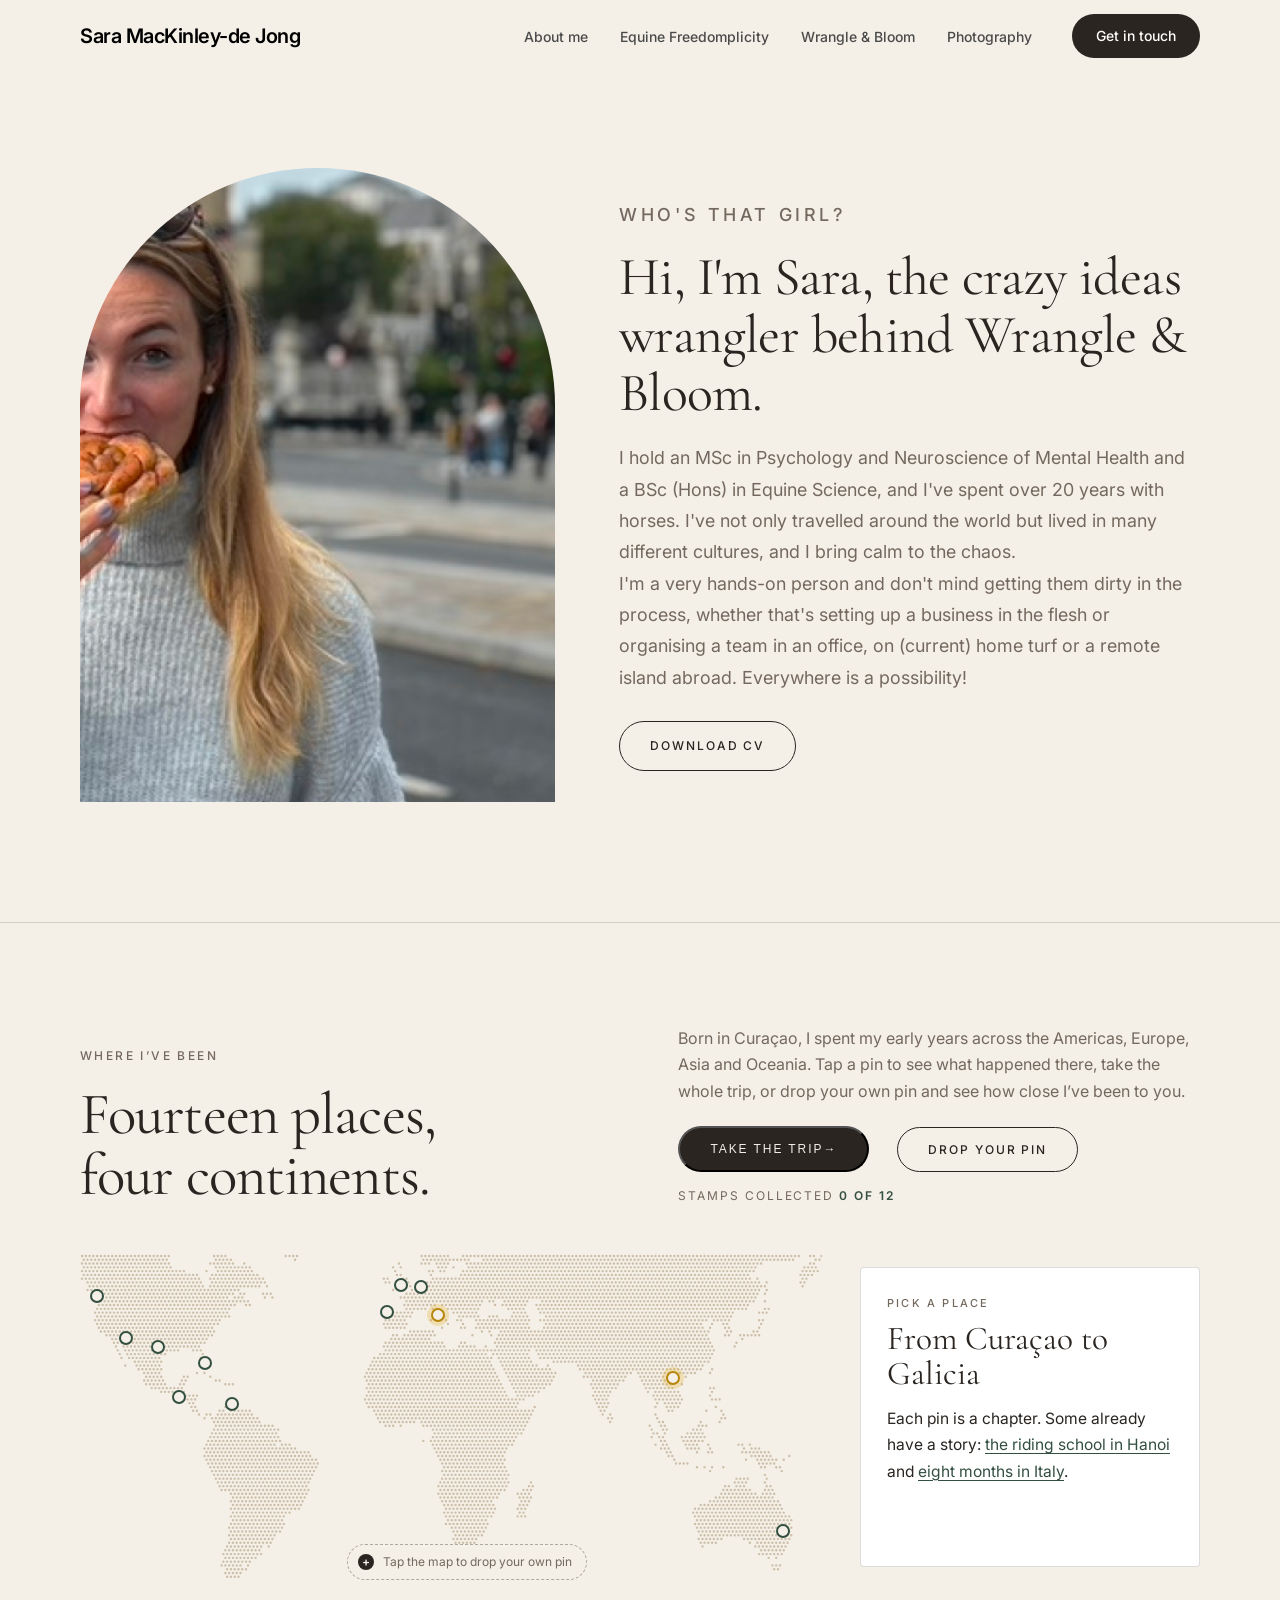
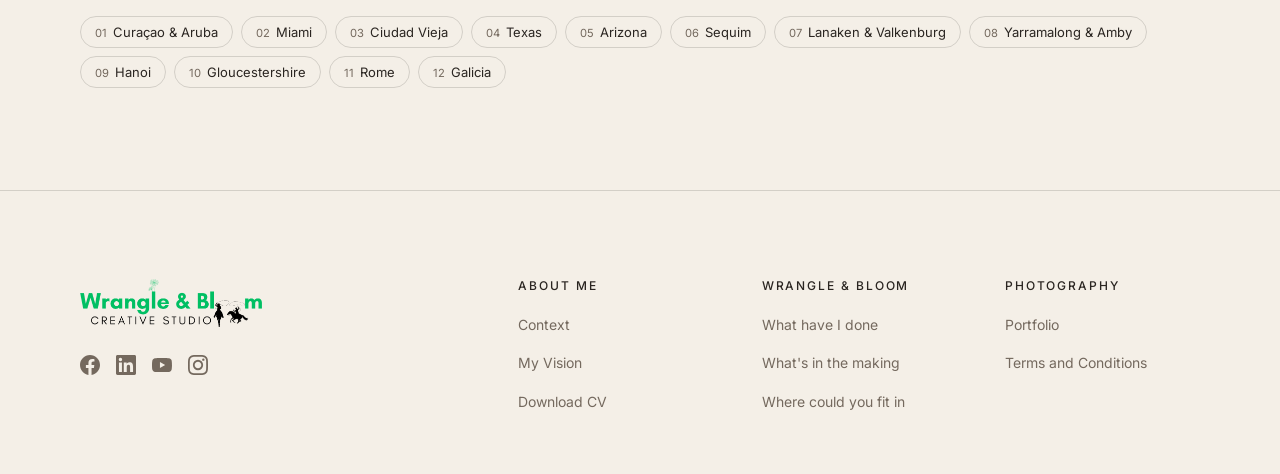
==== commit 15f9bd5a: "Let visitors drop their own pin on the About map. Tap the map (or use Drop your pin) to put yourself" ====
--- a/about.html
+++ b/about.html
@@ -61,9 +61,10 @@
           <h2 class="about-map__title" id="aboutMapTitle">Fourteen places, four continents.</h2>
         </div>
         <div class="about-map__intro reveal reveal--d1">
-          <p>Born in Curaçao, I spent my early years across the Americas, Europe, Asia and Oceania. Tap a pin to see what happened there, or take the whole trip.</p>
+          <p>Born in Curaçao, I spent my early years across the Americas, Europe, Asia and Oceania. Tap a pin to see what happened there, take the whole trip, or drop your own pin and see how close I&rsquo;ve been to you.</p>
           <div class="about-map__controls">
             <button type="button" class="home-btn about-map__tour">Take the trip <span aria-hidden="true">&rarr;</span></button>
+            <button type="button" class="home-btn home-btn--outline about-map__drop">Drop your pin</button>
             <p class="about-map__stamps">Stamps collected <strong data-stamps>0 of 12</strong></p>
           </div>
         </div>
--- a/about-map.css
+++ b/about-map.css
@@ -423,6 +423,231 @@
   color: var(--h-sand);
 }
 
+/* ---------- Your pin: the visitor on the map ---------- */
+.about-map.is-ready .about-map__map {
+  cursor: crosshair;
+}
+
+.about-map__drop {
+  cursor: pointer;
+  background: transparent;
+  font-family: inherit;
+}
+
+.about-map__hint {
+  position: absolute;
+  left: 36%;
+  bottom: 0;
+  margin: 0;
+  padding: 7px 14px 7px 10px;
+  border: 1px dashed rgba(42, 37, 33, 0.35);
+  border-radius: 999px;
+  background: rgba(244, 239, 231, 0.9);
+  font-size: 0.75rem;
+  color: var(--h-muted);
+  pointer-events: none;
+  transition: opacity 0.3s ease;
+}
+
+.about-map__hint span {
+  display: inline-block;
+  width: 16px;
+  height: 16px;
+  margin-right: 6px;
+  border-radius: 50%;
+  background: var(--h-ink);
+  color: var(--h-paper);
+  font-weight: 600;
+  line-height: 16px;
+  text-align: center;
+}
+
+.about-map:not(.is-ready) .about-map__hint,
+.about-map.has-you .about-map__hint {
+  opacity: 0;
+}
+
+/* A teardrop marker whose tip sits on the chosen spot */
+.about-map__you {
+  position: absolute;
+  width: 44px;
+  height: 44px;
+  margin: -44px 0 0 -22px;
+  padding: 0;
+  border: 0;
+  background: transparent;
+  cursor: grab;
+  touch-action: none;
+  z-index: 3;
+}
+
+.about-map__you[hidden] {
+  display: none;
+}
+
+.about-map__you.is-dragging {
+  cursor: grabbing;
+}
+
+.about-map__you-mark {
+  position: absolute;
+  left: 12px;
+  bottom: 4px;
+  width: 20px;
+  height: 20px;
+  border-radius: 50% 50% 50% 0;
+  background: var(--h-ink);
+  box-shadow: 0 6px 14px rgba(42, 37, 33, 0.28);
+  transform: rotate(-45deg);
+  transform-origin: 50% 50%;
+  transition: transform 0.2s ease, background 0.2s ease;
+}
+
+.about-map__you-mark::after {
+  content: "";
+  position: absolute;
+  inset: 6px;
+  border-radius: 50%;
+  background: var(--h-paper);
+}
+
+.about-map__you.is-active .about-map__you-mark {
+  background: var(--h-green);
+  animation: about-map-drop 0.45s cubic-bezier(0.3, 1.5, 0.5, 1) both;
+}
+
+.about-map__you.is-dragging .about-map__you-mark {
+  animation: none;
+  transform: translateY(-5px) rotate(-45deg) scale(1.12);
+}
+
+@keyframes about-map-drop {
+  from { transform: translateY(-18px) rotate(-45deg); opacity: 0; }
+  to   { transform: rotate(-45deg); opacity: 1; }
+}
+
+.about-map__you:focus-visible {
+  outline: none;
+}
+
+.about-map__you:focus-visible .about-map__you-mark {
+  outline: 2px solid var(--h-ink);
+  outline-offset: 3px;
+}
+
+.about-map__you-label {
+  position: absolute;
+  left: 50%;
+  bottom: calc(100% - 8px);
+  transform: translateX(-50%);
+  padding: 3px 10px;
+  border-radius: 999px;
+  background: var(--h-green);
+  color: var(--h-paper);
+  font-size: 0.6875rem;
+  font-weight: 600;
+  letter-spacing: 0.14em;
+  text-transform: uppercase;
+  white-space: nowrap;
+  pointer-events: none;
+}
+
+.about-map__you[data-align="start"] .about-map__you-label { left: 8px; transform: none; }
+.about-map__you[data-align="end"] .about-map__you-label { left: auto; right: 8px; transform: none; }
+
+/* The stop of Sara's that is closest to the visitor */
+.about-map__pin.is-near {
+  z-index: 2;
+}
+
+.about-map__pin.is-near .about-map__dot {
+  background: #e6af2e;
+  border-color: #b8860b;
+  box-shadow: 0 0 0 5px rgba(230, 175, 46, 0.3);
+  transform: scale(1.25);
+}
+
+/* Its name goes underneath, so it never sits behind the "You" label */
+.about-map.is-you .about-map__pin.is-near .about-map__label {
+  top: calc(100% - 2px);
+  bottom: auto;
+  opacity: 1;
+  transform: translate(-50%, 0);
+}
+
+.about-map.is-you .about-map__pin.is-near[data-align] .about-map__label {
+  transform: translate(0, 0);
+}
+
+/* Card fields for the visitor's pin (sits on the green card) */
+.about-map__name {
+  display: block;
+  margin-top: 18px;
+}
+
+.about-map__name span {
+  display: block;
+  font-size: 0.6875rem;
+  font-weight: 500;
+  letter-spacing: 0.2em;
+  text-transform: uppercase;
+  color: #d9d2c5;
+}
+
+.about-map__name input {
+  width: 100%;
+  margin-top: 6px;
+  padding: 8px 0;
+  border: 0;
+  border-bottom: 1px solid rgba(244, 239, 231, 0.5);
+  border-radius: 0;
+  background: transparent;
+  font-family: var(--h-serif);
+  font-size: 1.35rem;
+  color: var(--h-paper);
+}
+
+.about-map__name input::placeholder {
+  color: rgba(244, 239, 231, 0.5);
+  font-style: italic;
+}
+
+.about-map__name input:focus {
+  outline: none;
+  border-bottom-color: var(--h-paper);
+}
+
+.home .about-map__nudge {
+  margin: 14px 0 0;
+  font-size: 0.8125rem;
+  line-height: 1.5;
+  color: #d9d2c5;
+}
+
+.about-map__card--finale .about-map__tag {
+  background: rgba(244, 239, 231, 0.16);
+  color: var(--h-paper);
+}
+
+.about-map__card--finale .about-map__step:hover {
+  color: var(--h-paper);
+}
+
+.home .about-map__go--primary:hover {
+  background: #fff;
+}
+
+@media (max-width: 600px) {
+  /* The map is too small for a note on top of it: the button and intro do the inviting */
+  .about-map__hint {
+    display: none;
+  }
+}
+
+@media (prefers-reduced-motion: reduce) {
+  .about-map__you.is-active .about-map__you-mark { animation: none; }
+}
+
 @media (max-width: 900px) {
   .about-map__head,
   .about-map__stage {
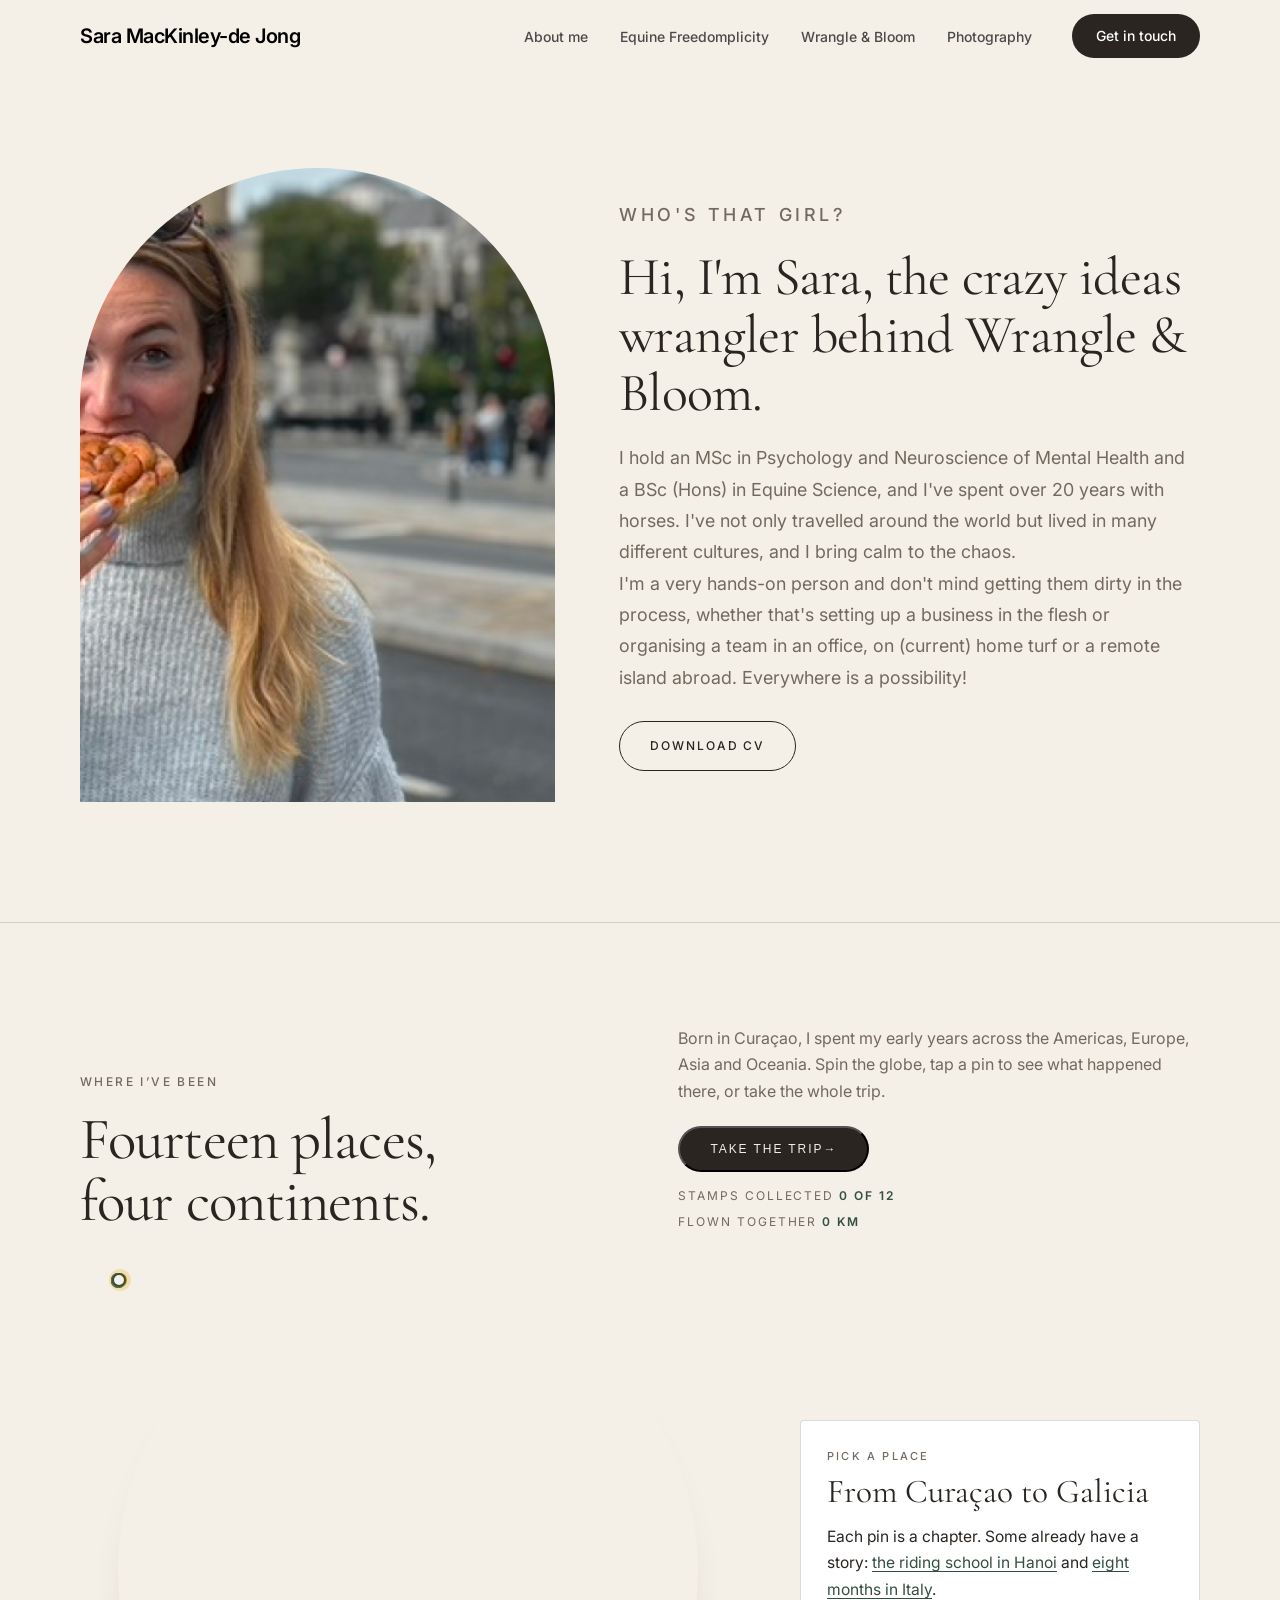
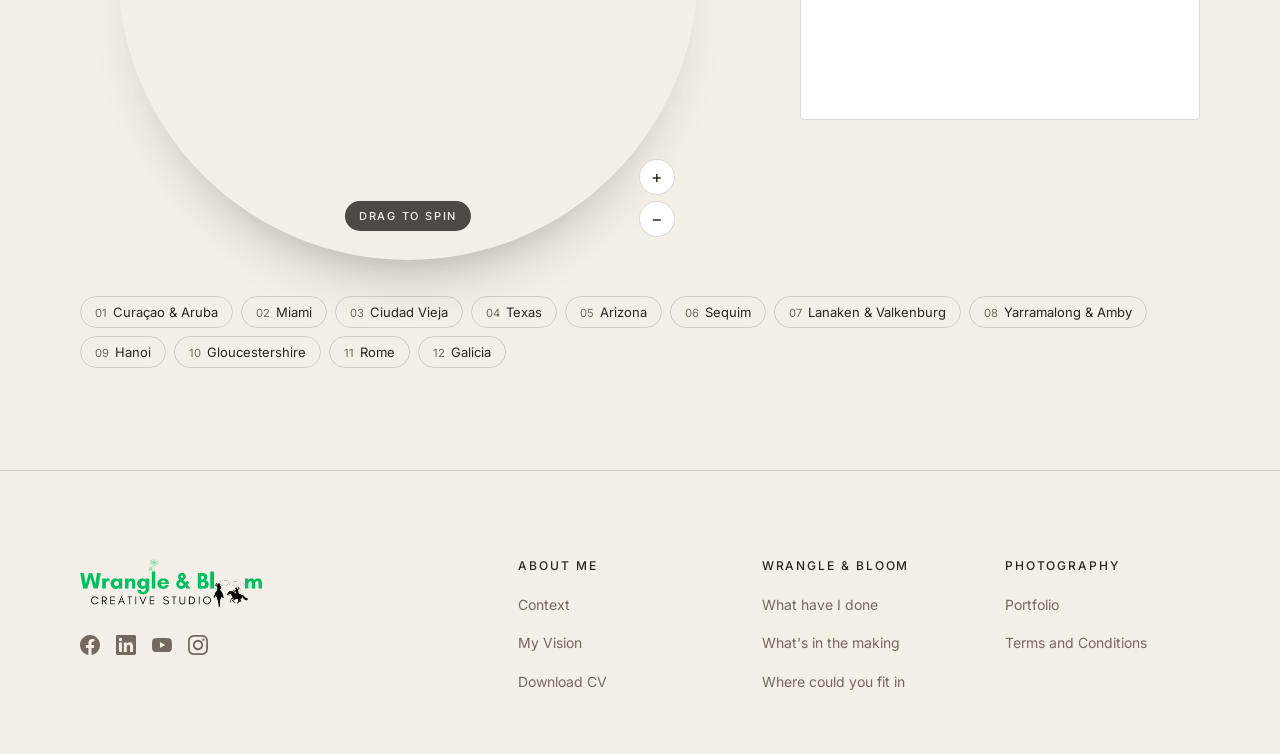
==== commit fbd5444b: "Replace the About map's visitor pin with a spinning globe. Removes the 'Drop your pin' / 'Bring me h" ====
--- a/about.html
+++ b/about.html
@@ -52,7 +52,7 @@
     </div>
   </section>
 
-  <!-- Where I've been: a clickable map. Places, text and story links live in about-map.js -->
+  <!-- Where I've been: a globe you can spin. Places, text and story links live in about-map.js -->
   <section class="about-map" id="aboutMap" aria-labelledby="aboutMapTitle">
     <div class="container">
       <div class="about-map__head">
@@ -61,11 +61,10 @@
           <h2 class="about-map__title" id="aboutMapTitle">Fourteen places, four continents.</h2>
         </div>
         <div class="about-map__intro reveal reveal--d1">
-          <p>Born in Curaçao, I spent my early years across the Americas, Europe, Asia and Oceania. Tap a pin to see what happened there, take the whole trip, or drop your own pin and see how close I&rsquo;ve been to you.</p>
+          <p>Born in Curaçao, I spent my early years across the Americas, Europe, Asia and Oceania. Spin the globe, tap a pin to see what happened there, or take the whole trip.</p>
           <div class="about-map__controls">
             <button type="button" class="home-btn about-map__tour">Take the trip <span aria-hidden="true">&rarr;</span></button>
-            <button type="button" class="home-btn home-btn--outline about-map__drop">Drop your pin</button>
-            <p class="about-map__stamps">Stamps collected <strong data-stamps>0 of 12</strong></p>
+            <p class="about-map__stamps"><span>Stamps collected <strong data-stamps>0 of 12</strong></span><span>Flown together <strong data-km>0 km</strong></span></p>
           </div>
         </div>
       </div>
@@ -73,7 +72,7 @@
       <div class="about-map__stage reveal">
         <div class="about-map__map">
           <img class="about-map__dots" src="about/world-dots.svg" alt="" width="1180" height="518">
-          <svg class="about-map__route" viewBox="0 0 295 129.6" preserveAspectRatio="none" aria-hidden="true"><path pathLength="1" d=""/></svg>
+          <canvas class="about-map__globe" aria-hidden="true"></canvas>
         </div>
 
         <article class="about-map__card" aria-live="polite">
@@ -183,6 +182,7 @@
 
   </script>
 
+  <script src="about/globe-dots.js" defer></script>
   <script src="about-map.js" defer></script>
 </body>
 </html>
--- a/home.css
+++ b/home.css
@@ -729,6 +729,310 @@
 .home-quote__arrow:focus-visible {
   outline: 2px solid var(--h-green);
   outline-offset: 3px;
+}
+
+/* ---------- In their words (home page testimonials) ----------
+   A green band. Each quote opens on a line lifted from it, set large,
+   with the full words, who said it and the matching next step beside it.
+   The plain .home-quote styles above are still used on wrangle-and-bloom.html. */
+.home-voices {
+  position: relative;
+  overflow: hidden;
+  padding-block: clamp(64px, 9vw, 112px);
+  background: var(--h-green);
+  color: var(--h-paper);
+}
+
+/* One oversized quotation mark, sitting behind everything */
+.home-voices::before {
+  content: "\201C";
+  position: absolute;
+  top: clamp(-40px, -2vw, -10px);
+  right: max(12px, calc((100vw - var(--container-max)) / 2 - 24px));
+  font-family: var(--h-serif);
+  font-size: clamp(16rem, 34vw, 30rem);
+  line-height: 0.8;
+  color: rgba(244, 239, 231, 0.07);
+  pointer-events: none;
+}
+
+.home-voices .home-container {
+  position: relative;
+}
+
+.home-voices__top {
+  display: flex;
+  align-items: baseline;
+  justify-content: space-between;
+  gap: 24px;
+  margin-bottom: clamp(20px, 3vw, 32px);
+}
+
+.home .home-voices .home-label {
+  margin: 0;
+  color: #d9d2c5;
+}
+
+.home .home-voices__count {
+  margin: 0;
+  font-family: var(--h-serif);
+  font-size: 1.25rem;
+  color: #d9d2c5;
+}
+
+.home-voices__count span {
+  color: var(--h-paper);
+}
+
+/* Tabs: who is speaking, with a line that fills while their quote is up */
+.home-voices__tabs {
+  display: grid;
+  grid-template-columns: repeat(auto-fit, minmax(0, 1fr));
+  grid-auto-flow: column;
+  gap: clamp(12px, 2.5vw, 32px);
+  max-width: 720px;
+  margin-bottom: clamp(36px, 5vw, 64px);
+}
+
+.home-voices:not(.is-ready) .home-voices__tabs,
+.home-voices:not(.is-ready) .home-voices__count {
+  display: none;
+}
+
+.home-voices__tab {
+  display: grid;
+  grid-template-columns: auto 1fr;
+  column-gap: 12px;
+  row-gap: 2px;
+  padding: 0 0 6px;
+  border: 0;
+  background: none;
+  font-family: inherit;
+  text-align: left;
+  color: #d9d2c5;
+  cursor: pointer;
+  opacity: 0.62;
+  transition: opacity 0.3s ease;
+}
+
+.home-voices__tab:hover,
+.home-voices__tab[aria-selected="true"] {
+  opacity: 1;
+}
+
+.home-voices__tab:focus-visible {
+  outline: 2px solid var(--h-paper);
+  outline-offset: 6px;
+}
+
+.home-voices__bar {
+  grid-column: 1 / -1;
+  display: block;
+  height: 2px;
+  margin-bottom: 14px;
+  background: rgba(244, 239, 231, 0.22);
+  overflow: hidden;
+}
+
+.home-voices__bar i {
+  display: block;
+  height: 100%;
+  background: var(--h-paper);
+  transform: scaleX(0);
+  transform-origin: left;
+}
+
+.home-voices__tab[aria-selected="true"] .home-voices__bar i {
+  transform: scaleX(1);
+}
+
+.home-voices.is-playing .home-voices__tab[aria-selected="true"] .home-voices__bar i {
+  animation: home-voices-fill var(--voice-time, 10000ms) linear both;
+}
+
+@keyframes home-voices-fill {
+  from { transform: scaleX(0); }
+  to   { transform: scaleX(1); }
+}
+
+.home-voices__num {
+  grid-row: 2 / span 2;
+  font-family: var(--h-serif);
+  font-size: 1.15rem;
+  line-height: 1.3;
+}
+
+.home-voices__who {
+  font-size: 0.9375rem;
+  font-weight: 500;
+  color: var(--h-paper);
+}
+
+.home-voices__about {
+  grid-column: 2;
+  font-size: 0.8125rem;
+}
+
+/* Slides share one grid cell, so the band keeps its height as they swap */
+.home-voices__stage {
+  display: grid;
+}
+
+.home-voices__slide {
+  display: grid;
+  grid-template-columns: minmax(0, 1.15fr) minmax(0, 1fr);
+  gap: clamp(28px, 6vw, 96px);
+  align-items: start;
+  margin: 0;
+}
+
+.home-voices:not(.is-ready) .home-voices__slide + .home-voices__slide {
+  margin-top: 72px;
+}
+
+.home-voices.is-ready .home-voices__slide {
+  grid-area: 1 / 1;
+  opacity: 0;
+  visibility: hidden;
+  transition: opacity 0.35s ease, visibility 0s linear 0.35s;
+}
+
+.home-voices.is-ready .home-voices__slide.is-active {
+  opacity: 1;
+  visibility: visible;
+  transition: opacity 0.5s ease 0.15s, visibility 0s;
+}
+
+.home .home-voices__pull {
+  margin: 0;
+  font-family: var(--h-serif);
+  font-weight: 400;
+  font-size: clamp(2.75rem, 6.4vw, 5.75rem);
+  line-height: 0.98;
+  letter-spacing: -0.02em;
+  color: var(--h-paper);
+  text-wrap: balance;
+}
+
+.home-voices__pull em {
+  font-style: italic;
+  color: #e6af2e;
+}
+
+.home-voices.is-ready .home-voices__slide.is-active .home-voices__pull {
+  animation: home-voices-rise 0.7s cubic-bezier(0.2, 0.7, 0.2, 1) 0.1s both;
+}
+
+.home-voices.is-ready .home-voices__slide.is-active .home-voices__body {
+  animation: home-voices-rise 0.7s cubic-bezier(0.2, 0.7, 0.2, 1) 0.22s both;
+}
+
+@keyframes home-voices-rise {
+  from { opacity: 0; transform: translateY(18px); }
+  to   { opacity: 1; transform: none; }
+}
+
+.home-voices__body {
+  padding-top: clamp(0px, 1vw, 14px);
+  border-top: 1px solid rgba(244, 239, 231, 0.25);
+}
+
+.home-voices blockquote {
+  margin: 0;
+}
+
+.home .home-voices blockquote p {
+  margin: clamp(18px, 2vw, 26px) 0 0;
+  font-family: var(--h-serif);
+  font-style: italic;
+  font-size: clamp(1.2rem, 1.55vw, 1.45rem);
+  line-height: 1.5;
+  color: var(--h-paper);
+}
+
+.home-voices__by {
+  display: flex;
+  align-items: center;
+  gap: 14px;
+  margin-top: 26px;
+  font-size: 0.8125rem;
+  line-height: 1.45;
+  color: #d9d2c5;
+}
+
+.home-voices__by strong {
+  display: block;
+  font-size: 0.9375rem;
+  font-weight: 500;
+  color: var(--h-paper);
+}
+
+.home-voices__mono {
+  flex: none;
+  display: inline-flex;
+  align-items: center;
+  justify-content: center;
+  width: 48px;
+  height: 48px;
+  border: 1px solid rgba(244, 239, 231, 0.5);
+  border-radius: 50%;
+  font-family: var(--h-serif);
+  font-size: 1.15rem;
+  letter-spacing: 0.04em;
+  color: var(--h-paper);
+}
+
+.home .home-voices__cta {
+  display: inline-flex;
+  align-items: center;
+  gap: 8px;
+  margin-top: 30px;
+  padding: 14px 28px;
+  border-radius: 999px;
+  background: var(--h-paper);
+  color: var(--h-ink);
+  font-size: var(--fs-xs);
+  font-weight: 500;
+  letter-spacing: 0.16em;
+  text-transform: uppercase;
+  transition: background var(--transition), transform var(--transition);
+}
+
+.home .home-voices__cta:hover {
+  background: #fff;
+}
+
+.home-voices__cta span {
+  transition: transform var(--transition);
+}
+
+.home-voices__cta:hover span {
+  transform: translateX(4px);
+}
+
+@media (max-width: 820px) {
+  .home-voices__slide {
+    grid-template-columns: 1fr;
+    gap: 28px;
+    align-content: start;
+  }
+  .home-voices__about {
+    display: none;
+  }
+  .home-voices__num {
+    grid-row: auto;
+  }
+}
+
+@media (prefers-reduced-motion: reduce) {
+  .home-voices.is-ready .home-voices__slide,
+  .home-voices.is-ready .home-voices__slide.is-active {
+    transition: none;
+  }
+  .home-voices.is-ready .home-voices__slide.is-active .home-voices__pull,
+  .home-voices.is-ready .home-voices__slide.is-active .home-voices__body {
+    animation: none;
+  }
 }
 
 /* ---------- Contact ---------- */
--- a/about-map.css
+++ b/about-map.css
@@ -1,7 +1,8 @@
 /* =============================================
-   ABOUT — "Where I've been" map
-   Dotted world map with pins, a card for the chosen place, a flight-path
-   line between stops, and a chip index underneath.
+   ABOUT — "Where I've been" globe
+   A dotted globe (canvas) with pins, a card for the chosen place, a trail
+   of the legs flown so far, and a chip index underneath.
+   Without the script it falls back to the flat dotted map image.
    ============================================= */
 
 .about-map {
@@ -66,47 +67,130 @@
   color: var(--h-green);
 }
 
-/* Stage: map beside the card on wide screens */
+.about-map__stamps {
+  display: flex;
+  flex-wrap: wrap;
+  gap: 6px 28px;
+  flex-basis: 100%;
+}
+
+.about-map__stamps span {
+  white-space: nowrap;
+}
+
+
+/* Stage: globe beside the card on wide screens */
 .about-map__stage {
   display: grid;
-  grid-template-columns: minmax(0, 1fr) minmax(280px, 340px);
-  gap: clamp(20px, 3vw, 40px);
+  grid-template-columns: minmax(0, 1fr) minmax(300px, 400px);
+  gap: clamp(24px, 5vw, 72px);
   align-items: center;
 }
 
+/* No script: the flat map */
 .about-map__map {
   position: relative;
   aspect-ratio: 295 / 129.6;
 }
 
-.about-map__dots,
-.about-map__route {
+.about-map__dots {
   position: absolute;
   inset: 0;
   width: 100%;
   height: 100%;
 }
 
-.about-map__route {
-  overflow: visible;
+.about-map__globe {
+  display: none;
+}
+
+/* Script running: the globe */
+.about-map.is-ready .about-map__map {
+  width: min(100%, 580px);
+  aspect-ratio: 1;
+  margin-inline: auto;
+  border-radius: 50%;
+  box-shadow: 0 40px 60px -42px rgba(42, 37, 33, 0.45);
+  cursor: grab;
+  touch-action: pan-y;
+  user-select: none;
+  -webkit-user-select: none;
+}
+
+.about-map.is-ready .about-map__map.is-dragging {
+  cursor: grabbing;
+}
+
+.about-map.is-ready .about-map__dots {
+  display: none;
+}
+
+.about-map.is-ready .about-map__globe {
+  display: block;
+  position: absolute;
+  inset: 0;
+  width: 100%;
+  height: 100%;
+  border-radius: 50%;
+}
+
+.about-map__zoom {
+  position: absolute;
+  right: 4%;
+  bottom: 4%;
+  display: flex;
+  flex-direction: column;
+  gap: 6px;
+  z-index: 3;
+}
+
+.about-map__zoom button {
+  width: 36px;
+  height: 36px;
+  padding: 0;
+  border: 1px solid var(--h-line);
+  border-radius: 50%;
+  background: #fff;
+  font-family: inherit;
+  font-size: 1.1rem;
+  line-height: 1;
+  color: var(--h-ink);
+  cursor: pointer;
+  transition: background 0.2s ease, color 0.2s ease;
+}
+
+.about-map__zoom button:hover {
+  background: var(--h-ink);
+  color: var(--h-paper);
+}
+
+.about-map__zoom button:focus-visible {
+  outline: 2px solid var(--h-green);
+  outline-offset: 2px;
+}
+
+.home .about-map__hint {
+  position: absolute;
+  left: 50%;
+  bottom: 5%;
+  transform: translateX(-50%);
+  margin: 0;
+  padding: 6px 14px;
+  border-radius: 999px;
+  background: rgba(42, 37, 33, 0.82);
+  color: var(--h-paper);
+  font-size: 0.6875rem;
+  font-weight: 500;
+  letter-spacing: 0.16em;
+  text-transform: uppercase;
+  white-space: nowrap;
   pointer-events: none;
-}
-
-.about-map__route path {
-  fill: none;
-  stroke: var(--h-green);
-  stroke-width: 0.45;
-  stroke-linecap: round;
-}
-
-.about-map__route path.is-drawing {
-  stroke-dasharray: 1 1;
-  stroke-dashoffset: 1;
-  animation: about-map-fly 0.9s cubic-bezier(0.4, 0, 0.2, 1) forwards;
-}
-
-@keyframes about-map-fly {
-  to { stroke-dashoffset: 0; }
+  transition: opacity 0.4s ease;
+  z-index: 3;
+}
+
+.about-map.is-touched .about-map__hint {
+  opacity: 0;
 }
 
 /* Pins */
@@ -120,6 +204,11 @@
   background: transparent;
   cursor: pointer;
   z-index: 1;
+}
+
+/* Round the back of the globe */
+.about-map__pin.is-behind {
+  visibility: hidden;
 }
 
 .about-map__dot {
@@ -199,19 +288,11 @@
   transition: opacity 0.2s ease, transform 0.2s ease;
 }
 
-.about-map__pin[data-align="start"] .about-map__label { left: 0; transform: translate(0, 4px); }
-.about-map__pin[data-align="end"] .about-map__label { left: auto; right: 0; transform: translate(0, 4px); }
-
 .about-map__pin:hover .about-map__label,
 .about-map__pin:focus-visible .about-map__label,
 .about-map__pin.is-active .about-map__label {
   opacity: 1;
   transform: translate(-50%, 0);
-}
-
-.about-map__pin[data-align="start"]:is(:hover, :focus-visible, .is-active) .about-map__label,
-.about-map__pin[data-align="end"]:is(:hover, :focus-visible, .is-active) .about-map__label {
-  transform: translate(0, 0);
 }
 
 /* Card */
@@ -423,231 +504,6 @@
   color: var(--h-sand);
 }
 
-/* ---------- Your pin: the visitor on the map ---------- */
-.about-map.is-ready .about-map__map {
-  cursor: crosshair;
-}
-
-.about-map__drop {
-  cursor: pointer;
-  background: transparent;
-  font-family: inherit;
-}
-
-.about-map__hint {
-  position: absolute;
-  left: 36%;
-  bottom: 0;
-  margin: 0;
-  padding: 7px 14px 7px 10px;
-  border: 1px dashed rgba(42, 37, 33, 0.35);
-  border-radius: 999px;
-  background: rgba(244, 239, 231, 0.9);
-  font-size: 0.75rem;
-  color: var(--h-muted);
-  pointer-events: none;
-  transition: opacity 0.3s ease;
-}
-
-.about-map__hint span {
-  display: inline-block;
-  width: 16px;
-  height: 16px;
-  margin-right: 6px;
-  border-radius: 50%;
-  background: var(--h-ink);
-  color: var(--h-paper);
-  font-weight: 600;
-  line-height: 16px;
-  text-align: center;
-}
-
-.about-map:not(.is-ready) .about-map__hint,
-.about-map.has-you .about-map__hint {
-  opacity: 0;
-}
-
-/* A teardrop marker whose tip sits on the chosen spot */
-.about-map__you {
-  position: absolute;
-  width: 44px;
-  height: 44px;
-  margin: -44px 0 0 -22px;
-  padding: 0;
-  border: 0;
-  background: transparent;
-  cursor: grab;
-  touch-action: none;
-  z-index: 3;
-}
-
-.about-map__you[hidden] {
-  display: none;
-}
-
-.about-map__you.is-dragging {
-  cursor: grabbing;
-}
-
-.about-map__you-mark {
-  position: absolute;
-  left: 12px;
-  bottom: 4px;
-  width: 20px;
-  height: 20px;
-  border-radius: 50% 50% 50% 0;
-  background: var(--h-ink);
-  box-shadow: 0 6px 14px rgba(42, 37, 33, 0.28);
-  transform: rotate(-45deg);
-  transform-origin: 50% 50%;
-  transition: transform 0.2s ease, background 0.2s ease;
-}
-
-.about-map__you-mark::after {
-  content: "";
-  position: absolute;
-  inset: 6px;
-  border-radius: 50%;
-  background: var(--h-paper);
-}
-
-.about-map__you.is-active .about-map__you-mark {
-  background: var(--h-green);
-  animation: about-map-drop 0.45s cubic-bezier(0.3, 1.5, 0.5, 1) both;
-}
-
-.about-map__you.is-dragging .about-map__you-mark {
-  animation: none;
-  transform: translateY(-5px) rotate(-45deg) scale(1.12);
-}
-
-@keyframes about-map-drop {
-  from { transform: translateY(-18px) rotate(-45deg); opacity: 0; }
-  to   { transform: rotate(-45deg); opacity: 1; }
-}
-
-.about-map__you:focus-visible {
-  outline: none;
-}
-
-.about-map__you:focus-visible .about-map__you-mark {
-  outline: 2px solid var(--h-ink);
-  outline-offset: 3px;
-}
-
-.about-map__you-label {
-  position: absolute;
-  left: 50%;
-  bottom: calc(100% - 8px);
-  transform: translateX(-50%);
-  padding: 3px 10px;
-  border-radius: 999px;
-  background: var(--h-green);
-  color: var(--h-paper);
-  font-size: 0.6875rem;
-  font-weight: 600;
-  letter-spacing: 0.14em;
-  text-transform: uppercase;
-  white-space: nowrap;
-  pointer-events: none;
-}
-
-.about-map__you[data-align="start"] .about-map__you-label { left: 8px; transform: none; }
-.about-map__you[data-align="end"] .about-map__you-label { left: auto; right: 8px; transform: none; }
-
-/* The stop of Sara's that is closest to the visitor */
-.about-map__pin.is-near {
-  z-index: 2;
-}
-
-.about-map__pin.is-near .about-map__dot {
-  background: #e6af2e;
-  border-color: #b8860b;
-  box-shadow: 0 0 0 5px rgba(230, 175, 46, 0.3);
-  transform: scale(1.25);
-}
-
-/* Its name goes underneath, so it never sits behind the "You" label */
-.about-map.is-you .about-map__pin.is-near .about-map__label {
-  top: calc(100% - 2px);
-  bottom: auto;
-  opacity: 1;
-  transform: translate(-50%, 0);
-}
-
-.about-map.is-you .about-map__pin.is-near[data-align] .about-map__label {
-  transform: translate(0, 0);
-}
-
-/* Card fields for the visitor's pin (sits on the green card) */
-.about-map__name {
-  display: block;
-  margin-top: 18px;
-}
-
-.about-map__name span {
-  display: block;
-  font-size: 0.6875rem;
-  font-weight: 500;
-  letter-spacing: 0.2em;
-  text-transform: uppercase;
-  color: #d9d2c5;
-}
-
-.about-map__name input {
-  width: 100%;
-  margin-top: 6px;
-  padding: 8px 0;
-  border: 0;
-  border-bottom: 1px solid rgba(244, 239, 231, 0.5);
-  border-radius: 0;
-  background: transparent;
-  font-family: var(--h-serif);
-  font-size: 1.35rem;
-  color: var(--h-paper);
-}
-
-.about-map__name input::placeholder {
-  color: rgba(244, 239, 231, 0.5);
-  font-style: italic;
-}
-
-.about-map__name input:focus {
-  outline: none;
-  border-bottom-color: var(--h-paper);
-}
-
-.home .about-map__nudge {
-  margin: 14px 0 0;
-  font-size: 0.8125rem;
-  line-height: 1.5;
-  color: #d9d2c5;
-}
-
-.about-map__card--finale .about-map__tag {
-  background: rgba(244, 239, 231, 0.16);
-  color: var(--h-paper);
-}
-
-.about-map__card--finale .about-map__step:hover {
-  color: var(--h-paper);
-}
-
-.home .about-map__go--primary:hover {
-  background: #fff;
-}
-
-@media (max-width: 600px) {
-  /* The map is too small for a note on top of it: the button and intro do the inviting */
-  .about-map__hint {
-    display: none;
-  }
-}
-
-@media (prefers-reduced-motion: reduce) {
-  .about-map__you.is-active .about-map__you-mark { animation: none; }
-}
-
 @media (max-width: 900px) {
   .about-map__head,
   .about-map__stage {
@@ -658,6 +514,36 @@
   }
   .about-map__card {
     min-height: 0;
+  }
+  /* Small screens: keep Back and Next right under the globe, and let the photo follow the words */
+  .about-map.is-ready .about-map__map {
+    width: min(100%, 320px);
+  }
+  .about-map.is-ready .about-map__card,
+  .about-map.is-ready .about-map__card-body {
+    display: flex;
+    flex-direction: column;
+    align-items: flex-start;
+  }
+  .about-map.is-ready .about-map__card-body {
+    align-self: stretch;
+  }
+  .about-map.is-ready .about-map__photo {
+    order: 2;
+  }
+  .about-map.is-ready .about-map__stop {
+    align-self: stretch;
+  }
+  .about-map.is-ready .about-map__steps {
+    order: -1;
+    align-self: stretch;
+    margin: 0 0 18px;
+    padding: 0 0 12px;
+    border-top: 0;
+    border-bottom: 1px solid var(--h-line);
+  }
+  .about-map.is-ready .about-map__card--finale .about-map__steps {
+    border-color: rgba(244, 239, 231, 0.25);
   }
 }
 
@@ -674,13 +560,14 @@
   .about-map__label {
     display: none;
   }
+  .about-map__pin.is-active .about-map__label {
+    display: block;
+  }
 }
 
 @media (prefers-reduced-motion: reduce) {
-  .about-map__route path.is-drawing,
   .about-map__card.is-in,
   .about-map__pin.is-active::after {
     animation: none;
   }
-  .about-map__route path.is-drawing { stroke-dashoffset: 0; }
-}
+}
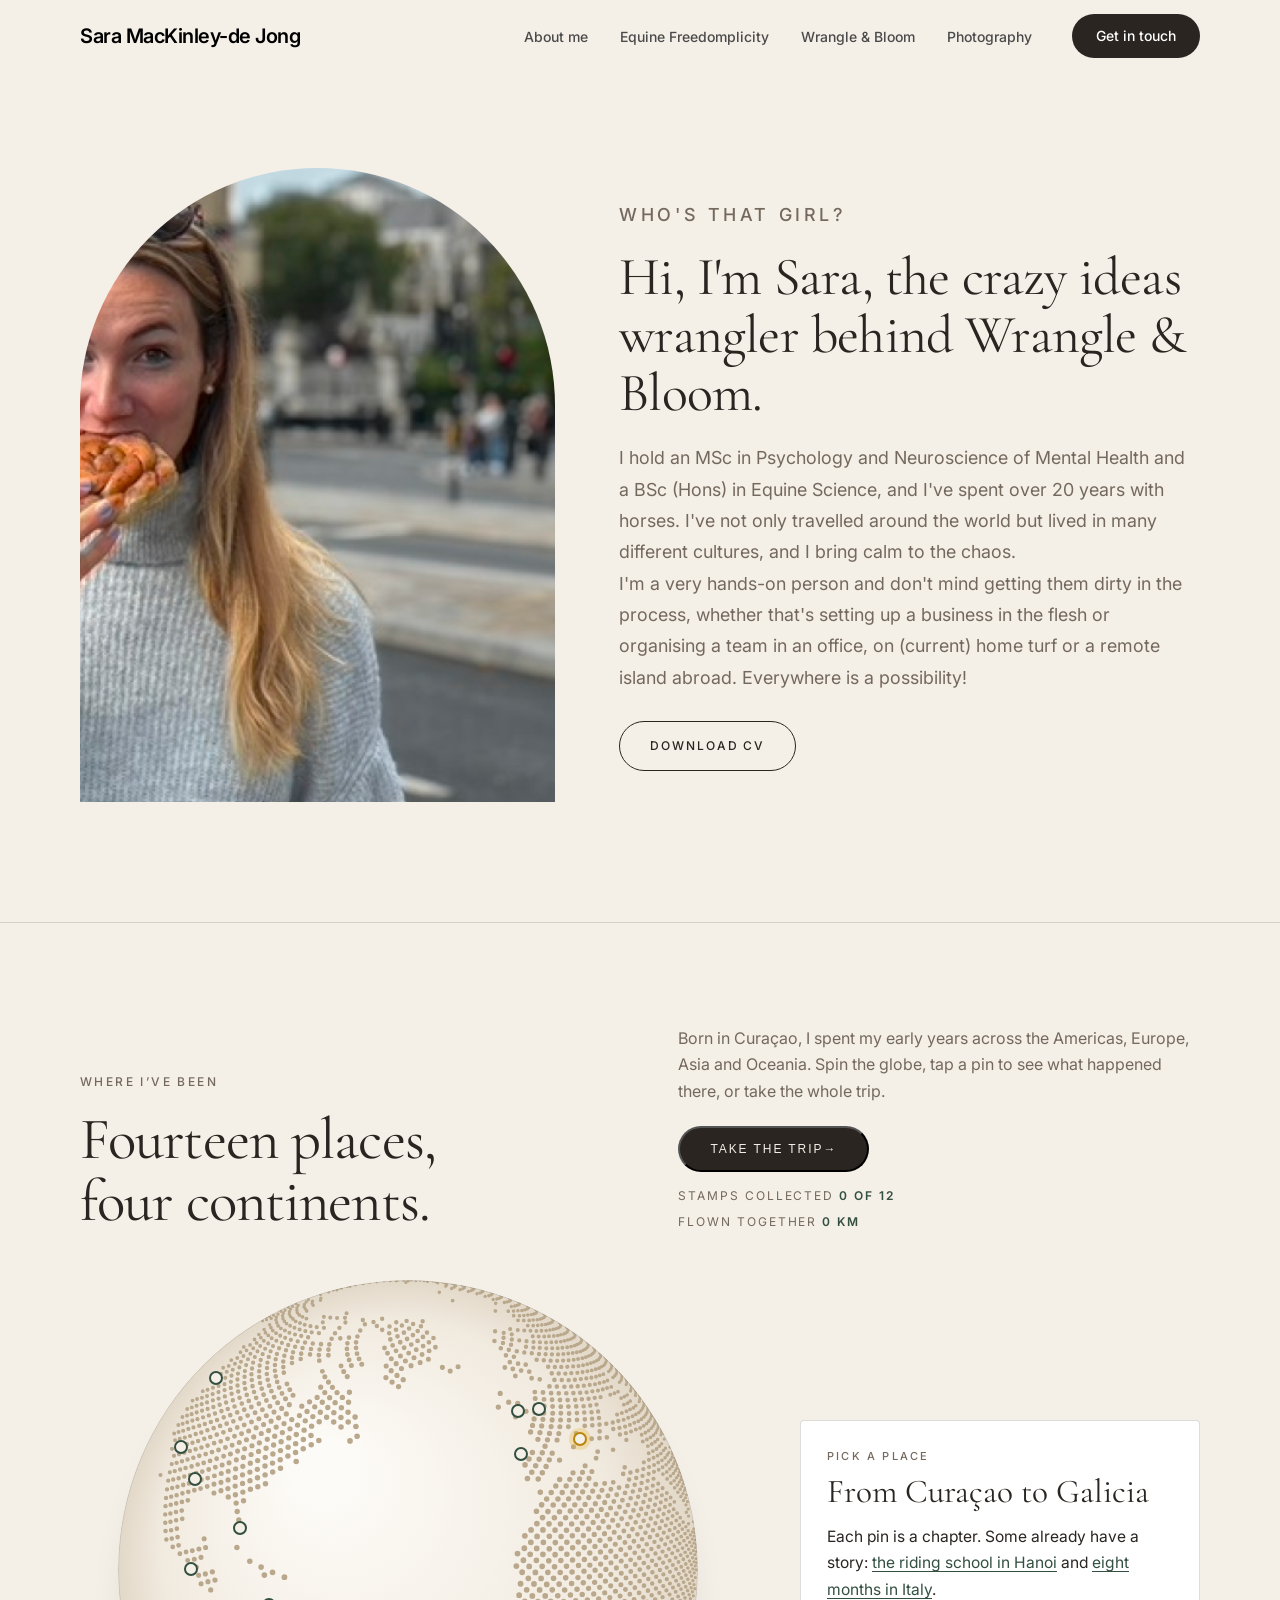
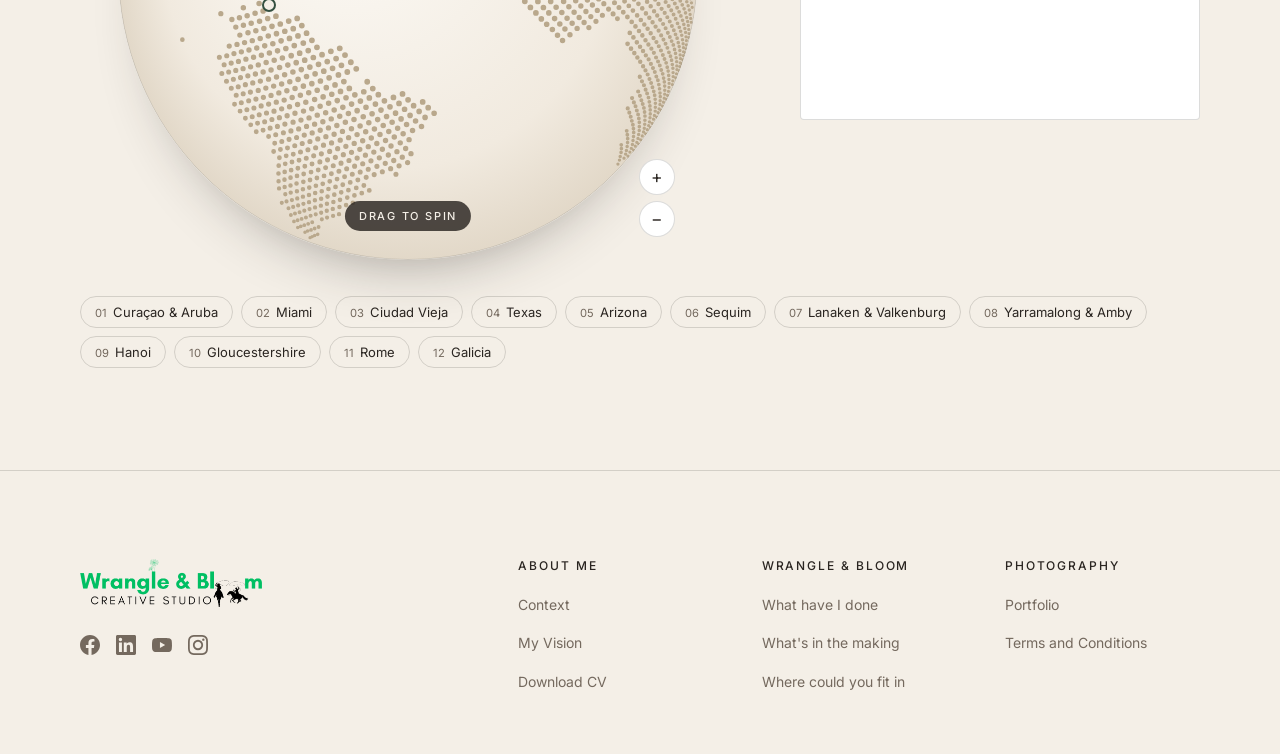
==== commit eaf60aa4: "Add a horse-themed 404 page and search and sharing tags. 404: "Whoa there! This page has bolted." A " ====
--- a/about.html
+++ b/about.html
@@ -5,14 +5,66 @@
   <meta name="viewport" content="width=device-width, initial-scale=1.0">
   <link rel="icon" href="favicon.png" type="image/png" sizes="32x32">
   <title>About me — Sara MacKinley-de Jong</title>
+  <meta name="description" content="Meet Sara MacKinley-de Jong: MSc in Psychology and Neuroscience of Mental Health, BSc in Equine Science, and 20+ years with horses on four continents.">
+  <link rel="canonical" href="https://wrangle-and-bloom-website.vercel.app/about.html">
+  <meta property="og:type" content="profile">
+  <meta property="og:site_name" content="Sara MacKinley-de Jong">
+  <meta property="og:locale" content="en_GB">
+  <meta property="og:title" content="About me — Sara MacKinley-de Jong">
+  <meta property="og:description" content="Meet Sara MacKinley-de Jong: MSc in Psychology and Neuroscience of Mental Health, BSc in Equine Science, and 20+ years with horses on four continents.">
+  <meta property="og:url" content="https://wrangle-and-bloom-website.vercel.app/about.html">
+  <meta property="og:image" content="https://wrangle-and-bloom-website.vercel.app/og/about.jpg">
+  <meta property="og:image:width" content="1200">
+  <meta property="og:image:height" content="630">
+  <meta property="og:image:alt" content="Sara MacKinley-de Jong in a city street">
+  <meta name="twitter:card" content="summary_large_image">
+  <script type="application/ld+json">
+{
+    "@context": "https://schema.org",
+    "@type": "Person",
+    "name": "Sara MacKinley-de Jong",
+    "url": "https://wrangle-and-bloom-website.vercel.app/about.html",
+    "image": "https://wrangle-and-bloom-website.vercel.app/og/about.jpg",
+    "email": "wrangleandbloom@gmail.com",
+    "knowsLanguage": [
+      "en",
+      "nl",
+      "es",
+      "it"
+    ],
+    "hasCredential": [
+      {
+        "@type": "EducationalOccupationalCredential",
+        "name": "MSc Psychology and Neuroscience of Mental Health"
+      },
+      {
+        "@type": "EducationalOccupationalCredential",
+        "name": "BSc (Hons) Equine Science"
+      }
+    ],
+    "brand": [
+      {
+        "@type": "Brand",
+        "name": "Equine Freedomplicity"
+      },
+      {
+        "@type": "Brand",
+        "name": "Wrangle & Bloom"
+      }
+    ]
+  }
+  </script>
   <link rel="preconnect" href="https://fonts.googleapis.com">
   <link rel="preconnect" href="https://fonts.gstatic.com" crossorigin>
   <link href="https://fonts.googleapis.com/css2?family=Cormorant+Garamond:ital,wght@0,400;0,500;1,400;1,500&family=Inter:wght@300;400;500;600;700&display=swap" rel="stylesheet">
   <link rel="stylesheet" href="styles.css">
   <link rel="stylesheet" href="home.css">
   <link rel="stylesheet" href="about-map.css">
+  <script src="vendor/swup.umd.js" defer></script>
+  <script src="site.js"></script>
 </head>
 <body class="home">
+<div id="swup">
 
   <!-- Navigation -->
   <nav class="nav" id="nav">
@@ -145,44 +197,9 @@
     </div>
   </footer>
 
-  <script>
-    const navToggle = document.getElementById('navToggle');
-    const navMenu = document.getElementById('navMenu');
-
-    navToggle.addEventListener('click', () => {
-      const isOpen = navMenu.classList.toggle('nav__right--open');
-      navToggle.classList.toggle('nav__toggle--active', isOpen);
-      navToggle.setAttribute('aria-expanded', isOpen);
-    });
-
-    navMenu.querySelectorAll('a').forEach(link => {
-      link.addEventListener('click', () => {
-        navMenu.classList.remove('nav__right--open');
-        navToggle.classList.remove('nav__toggle--active');
-        navToggle.setAttribute('aria-expanded', false);
-      });
-    });
-
-    const nav = document.getElementById('nav');
-    window.addEventListener('scroll', () => {
-      nav.classList.toggle('nav--scrolled', window.scrollY > 20);
-    });
-
-    const reveals = document.querySelectorAll('.reveal');
-    const revealObserver = new IntersectionObserver((entries) => {
-      entries.forEach(entry => {
-        if (entry.isIntersecting) {
-          entry.target.classList.add('revealed');
-          revealObserver.unobserve(entry.target);
-        }
-      });
-    }, { threshold: 0.1, rootMargin: '0px 0px -60px 0px' });
-
-    reveals.forEach(el => revealObserver.observe(el));
-
-  </script>
-
-  <script src="about/globe-dots.js" defer></script>
+  <script src="about/globe-dots.js" defer data-once></script>
   <script src="about-map.js" defer></script>
+</div>
+
 </body>
 </html>
--- a/styles.css
+++ b/styles.css
@@ -1456,3 +1456,34 @@
     border-radius: 12px;
   }
 }
+
+/* =============================================
+   PAGE TRANSITIONS ON PHONES AND TABLETS
+   Desktop uses the swup arch curtain (site.js). On touch or narrow
+   screens pages load normally and the browser fades between them
+   itself, off the main thread. Keep the media query in step with
+   `handheld` in site.js. Browsers without support just load the page.
+   ============================================= */
+@media (pointer: coarse), (max-width: 820px) {
+  @media (prefers-reduced-motion: no-preference) {
+    @view-transition {
+      navigation: auto;
+    }
+
+    ::view-transition-old(root) {
+      animation: vt-fade-out 0.18s ease-in both;
+    }
+
+    ::view-transition-new(root) {
+      animation: vt-rise-in 0.32s cubic-bezier(0.22, 1, 0.36, 1) both;
+    }
+  }
+}
+
+@keyframes vt-fade-out {
+  to { opacity: 0; }
+}
+
+@keyframes vt-rise-in {
+  from { opacity: 0; transform: translateY(14px); }
+}
--- a/home.css
+++ b/home.css
@@ -2555,6 +2555,251 @@
   }
   .wb-feature--flip .wb-feature__media {
     order: 0;
+  }
+}
+
+/* ---------- Wrangle & Bloom: layered parallax (parallax.js) ---------- */
+.wb {
+  overflow-x: clip;
+}
+
+[data-parallax],
+[data-parallax-range] {
+  will-change: transform;
+}
+
+.wb-hero {
+  position: relative;
+  isolation: isolate;
+}
+
+.wb-hero__word {
+  position: absolute;
+  z-index: -1;
+  right: -3%;
+  bottom: -0.18em;
+  font-family: var(--h-serif);
+  font-style: italic;
+  font-size: clamp(9rem, 26vw, 24rem);
+  line-height: 1;
+  letter-spacing: -0.03em;
+  color: transparent;
+  -webkit-text-stroke: 1px rgba(51, 79, 64, 0.22);
+  pointer-events: none;
+  user-select: none;
+  white-space: nowrap;
+}
+
+.wb-hero__text {
+  position: relative;
+  z-index: 1;
+}
+
+/* Sections after the hero sit above its drifting layers */
+.wb-facts,
+.wb-done {
+  position: relative;
+  z-index: 1;
+}
+
+.wb-hero__stack {
+  position: relative;
+}
+
+.wb-hero__backdrop {
+  position: absolute;
+  inset: 7% -7% -5% 9%;
+  background: var(--h-sand);
+}
+
+.wb-hero__photo {
+  position: relative;
+  z-index: 1;
+}
+
+.wb-hero__photo img {
+  display: block;
+  width: 100%;
+  aspect-ratio: 4 / 5;
+  object-fit: cover;
+  object-position: 30% center;
+}
+
+.wb-hero__chip {
+  position: absolute;
+  z-index: 2;
+  left: -16%;
+  bottom: 9%;
+  width: 46%;
+  border: 6px solid var(--h-paper);
+  box-shadow: 0 24px 48px -20px rgba(42, 37, 33, 0.45);
+}
+
+.wb-hero__chip img {
+  display: block;
+  width: 100%;
+  aspect-ratio: 4 / 3;
+  object-fit: cover;
+}
+
+.wb-hero__seal {
+  position: absolute;
+  z-index: 3;
+  top: 4%;
+  right: -7%;
+  width: clamp(96px, 10vw, 128px);
+  aspect-ratio: 1;
+  border-radius: 50%;
+  background: var(--h-green);
+  color: var(--h-paper);
+  display: grid;
+  place-items: center;
+  box-shadow: 0 16px 32px -16px rgba(42, 37, 33, 0.5);
+}
+
+.wb-hero__seal svg {
+  position: absolute;
+  inset: 0;
+  width: 100%;
+  height: 100%;
+  animation: wbSealSpin 22s linear infinite;
+}
+
+.wb-hero__seal text {
+  fill: currentColor;
+  font-family: 'Inter', sans-serif;
+  font-size: 9px;
+  font-weight: 500;
+  text-transform: uppercase;
+}
+
+.wb-hero__seal span {
+  font-family: var(--h-serif);
+  font-style: italic;
+  font-size: 2.4rem;
+  line-height: 1;
+}
+
+@keyframes wbSealSpin {
+  to { transform: rotate(360deg); }
+}
+
+/* Photos with depth inside their arch */
+.wb-feature__media,
+.wb-next__media {
+  position: relative;
+}
+
+.wb-depth {
+  position: relative;
+  z-index: 1;
+  overflow: hidden;
+  transform: translateZ(0);
+}
+
+.wb-feature__media .wb-depth {
+  aspect-ratio: 3 / 4;
+}
+
+.wb-next__media .wb-depth {
+  aspect-ratio: 4 / 5;
+}
+
+.wb-feature__media .wb-depth img,
+.wb-next__media .wb-depth img {
+  position: absolute;
+  top: -11%;
+  left: 0;
+  width: 100%;
+  height: 122%;
+  aspect-ratio: auto;
+  object-fit: cover;
+}
+
+.wb-depth__backdrop {
+  position: absolute;
+  inset: 8% 10% -6% -10%;
+  background: var(--h-sand);
+}
+
+.wb-feature--flip .wb-depth__backdrop {
+  inset: 8% -10% -6% 10%;
+}
+
+/* Testimonial as a layered scene */
+.wb-scene {
+  position: relative;
+  isolation: isolate;
+  overflow: hidden;
+  padding-block: clamp(120px, 18vw, 220px);
+  background: var(--h-ink);
+  border-top: 0;
+}
+
+.wb-scene__sky {
+  position: absolute;
+  z-index: -2;
+  inset: -22% 0;
+}
+
+.wb-scene__sky img {
+  width: 100%;
+  height: 100%;
+  object-fit: cover;
+}
+
+.wb-scene__sky::after {
+  content: '';
+  position: absolute;
+  inset: 0;
+  background: linear-gradient(180deg, rgba(42, 37, 33, 0.72), rgba(42, 37, 33, 0.5) 50%, rgba(42, 37, 33, 0.78));
+}
+
+.wb-scene__mark {
+  position: absolute;
+  z-index: -1;
+  left: 4%;
+  top: -0.12em;
+  font-family: var(--h-serif);
+  font-size: clamp(16rem, 34vw, 30rem);
+  line-height: 1;
+  color: rgba(244, 239, 231, 0.12);
+  pointer-events: none;
+  user-select: none;
+}
+
+.wb-scene__content {
+  position: relative;
+}
+
+.home .wb-scene blockquote p {
+  color: var(--h-paper);
+}
+
+.home .wb-scene blockquote footer {
+  color: rgba(244, 239, 231, 0.75);
+}
+
+@media (max-width: 800px) {
+  .wb-hero__media {
+    margin-inline: 8% 0;
+  }
+  .wb-hero__chip {
+    left: -10%;
+    width: 42%;
+  }
+  .wb-hero__seal {
+    right: -3%;
+  }
+  .wb-depth__backdrop,
+  .wb-feature--flip .wb-depth__backdrop {
+    inset: 6% -6% -4% 6%;
+  }
+}
+
+@media (prefers-reduced-motion: reduce) {
+  .wb-hero__seal svg {
+    animation: none;
   }
 }
 
@@ -2890,3 +3135,78 @@
     transition: none;
   }
 }
+
+/* =============================================
+   PAGE TRANSITIONS — green arch curtain (site.js)
+   Rises from below to cover the old page, then lifts away
+   to reveal the new one. Hidden when not in use.
+   ============================================= */
+.wb-curtain {
+  --arch: 38vw;
+  position: fixed;
+  z-index: 10000;
+  top: 0;
+  left: -12vw;
+  width: 124vw;
+  height: calc(100vh + var(--arch));
+  height: calc(100lvh + var(--arch));
+  background: #334f40;
+  border-radius: 50% 50% 0 0 / var(--arch) var(--arch) 0 0;
+  transform: translateY(100%);
+  visibility: hidden;
+  pointer-events: none;
+}
+
+.wb-curtain.is-active {
+  visibility: visible;
+  pointer-events: auto;
+}
+
+.wb-curtain__mark {
+  position: absolute;
+  left: 50%;
+  top: calc(var(--arch) + 50vh);
+  top: calc(var(--arch) + 50svh);
+  transform: translate(-50%, -50%);
+  font-family: 'Cormorant Garamond', Georgia, serif;
+  font-style: italic;
+  font-size: clamp(4rem, 9vw, 7rem);
+  line-height: 1;
+  color: #f4efe7;
+  opacity: 0.9;
+}
+
+/* Focus moves to the new page after a transition; no ring on the page itself */
+#swup main:focus,
+#swup:focus {
+  outline: none;
+}
+
+@media (max-width: 800px) {
+  .wb-curtain {
+    --arch: 60vw;
+  }
+}
+
+/* ---------- Wrangle & Bloom motion (wb-motion.js) ---------- */
+html.lenis,
+html.lenis body {
+  height: auto;
+}
+
+.lenis.lenis-stopped {
+  overflow: clip;
+}
+
+.lenis.lenis-smooth iframe {
+  pointer-events: none;
+}
+
+.wb-sr {
+  position: absolute;
+  width: 1px;
+  height: 1px;
+  overflow: hidden;
+  clip-path: inset(50%);
+  white-space: nowrap;
+}
